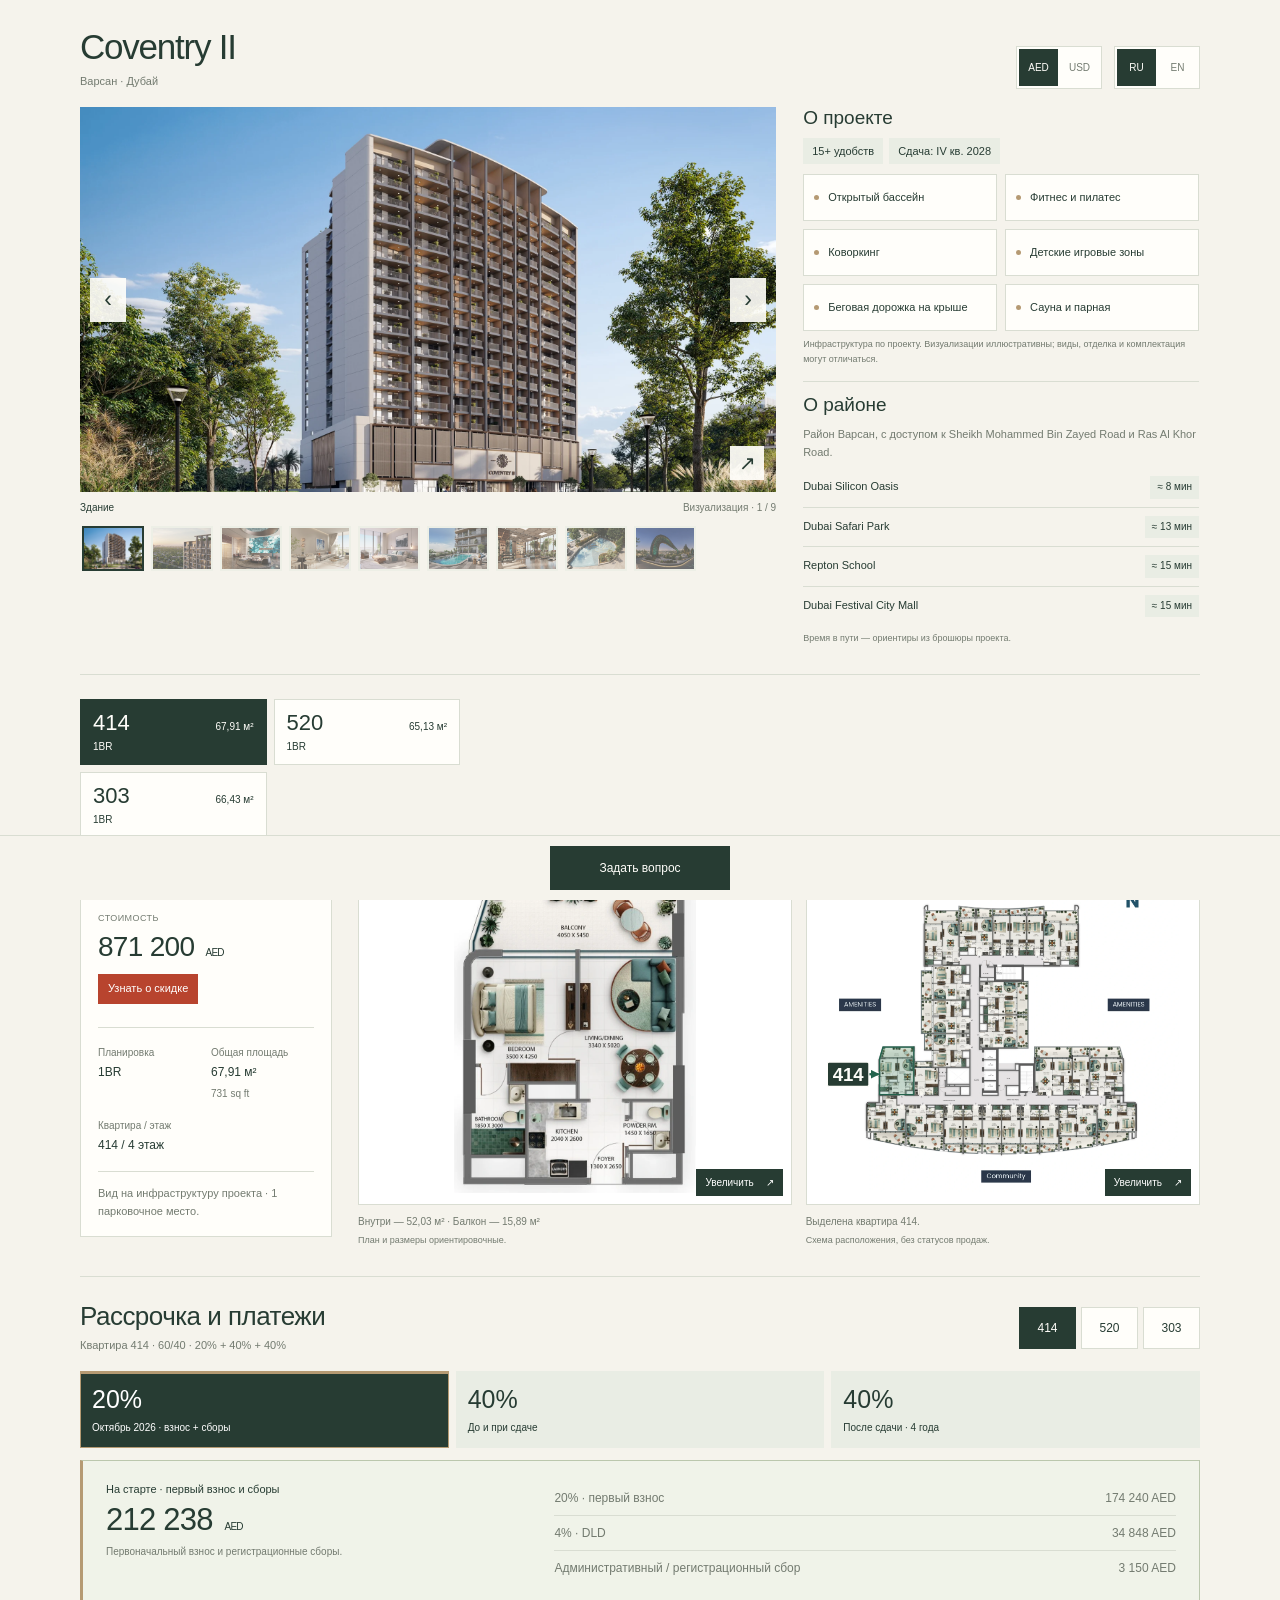
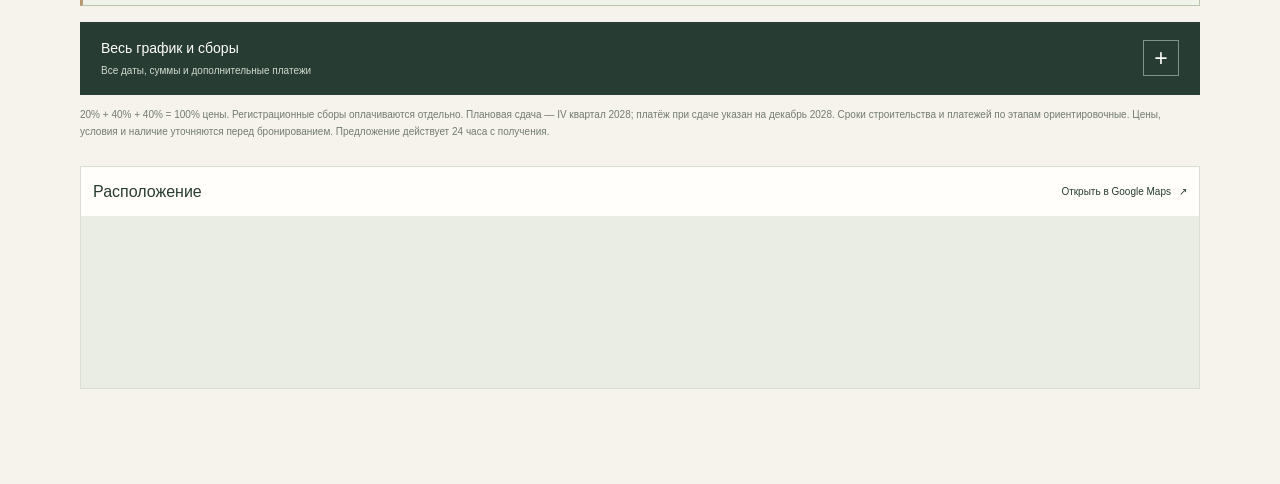
==== coventry-2-414-520-303-v01/index.html @ 465c2a0f "Add accepted contact actions to all offers and unified site" ====
<!doctype html>
<html lang="ru"><head><meta charset="utf-8"><meta name="viewport" content="width=device-width,initial-scale=1"><title>Индивидуальное предложение · Coventry II</title>
<!-- PREVIEW METADATA: статический HTML; заполнить при сборке до публикации, не через JavaScript. -->
<meta name="description" content="Планировки, стоимость и условия оплаты.">
<link rel="canonical" href="https://aliaksandrtrus.github.io/offers/coventry-2-414-520-303-v01/">
<meta property="og:title" content="Индивидуальное предложение · Coventry II">
<meta property="og:description" content="Планировки, стоимость и условия оплаты.">
<meta property="og:type" content="website">
<meta property="og:url" content="https://aliaksandrtrus.github.io/offers/coventry-2-414-520-303-v01/">
<meta property="og:image" content="https://aliaksandrtrus.github.io/offers/coventry-2-414-520-303-v01/images/cover-coventry-2-v01.jpg">
<meta property="og:image:type" content="image/jpeg">
<meta property="og:image:width" content="1200">
<meta property="og:image:height" content="630">
<meta property="og:image:alt" content="Coventry II · визуализация проекта">
<!-- ДАННЫЕ ОФЕРА: заполняйте этот JSON по новым источникам; статическое превью отдельно заполните в PREVIEW METADATA в head. Пустые значения не наследуются из эталона. Внутренние сведения здесь не хранить. -->
<script id="offer-data" type="application/json">
{
  "schemaVersion": 1,
  "project": {
    "name": "Coventry II",
    "location": {
      "ru": "Варсан · Дубай",
      "en": "Warsan · Dubai"
    },
    "counts": [
      {
        "ru": "15+ удобств",
        "en": "15+ amenities"
      }
    ],
    "amenities": [
      {
        "ru": "Открытый бассейн",
        "en": "Outdoor swimming pool"
      },
      {
        "ru": "Фитнес и пилатес",
        "en": "Gym and Pilates"
      },
      {
        "ru": "Коворкинг",
        "en": "Co-working space"
      },
      {
        "ru": "Детские игровые зоны",
        "en": "Kids’ play areas"
      },
      {
        "ru": "Беговая дорожка на крыше",
        "en": "Rooftop jogging track"
      },
      {
        "ru": "Сауна и парная",
        "en": "Sauna and steam room"
      }
    ],
    "amenitiesNote": {
      "ru": "Инфраструктура по проекту. Визуализации иллюстративны; виды, отделка и комплектация могут отличаться.",
      "en": "Planned project amenities. Renderings are illustrative; views, finishes and furnishings may differ."
    },
    "areaIntro": {
      "ru": "Район Варсан, с доступом к Sheikh Mohammed Bin Zayed Road и Ras Al Khor Road.",
      "en": "Warsan, with access to Sheikh Mohammed Bin Zayed Road and Ras Al Khor Road."
    },
    "nearby": [
      {
        "name": "Dubai Silicon Oasis",
        "travel": {
          "ru": "≈ 8 мин",
          "en": "≈ 8 min"
        }
      },
      {
        "name": "Dubai Safari Park",
        "travel": {
          "ru": "≈ 13 мин",
          "en": "≈ 13 min"
        }
      },
      {
        "name": "Repton School",
        "travel": {
          "ru": "≈ 15 мин",
          "en": "≈ 15 min"
        }
      },
      {
        "name": "Dubai Festival City Mall",
        "travel": {
          "ru": "≈ 15 мин",
          "en": "≈ 15 min"
        }
      }
    ],
    "nearbyNote": {
      "ru": "Время в пути — ориентиры из брошюры проекта.",
      "en": "Indicative travel times from the project brochure."
    },
    "handover": {
      "label": {
        "ru": "Плановая сдача",
        "en": "Planned handover"
      },
      "value": {
        "ru": "IV кв. 2028",
        "en": "Q4 2028"
      }
    }
  },
  "currency": {
    "base": "AED"
  },
  "gallery": [
    {
      "src": "images/hero.webp",
      "caption": {
        "ru": "Здание",
        "en": "Building"
      },
      "kind": {
        "ru": "Визуализация",
        "en": "Rendering"
      }
    },
    {
      "src": "images/facade.webp",
      "caption": {
        "ru": "Фасад",
        "en": "Facade"
      },
      "kind": {
        "ru": "Визуализация",
        "en": "Rendering"
      }
    },
    {
      "src": "images/lobby.webp",
      "caption": {
        "ru": "Лобби",
        "en": "Lobby"
      },
      "kind": {
        "ru": "Визуализация",
        "en": "Rendering"
      }
    },
    {
      "src": "images/living.webp",
      "caption": {
        "ru": "Гостиная · типовой интерьер 1BR",
        "en": "Living room · illustrative 1BR interior"
      },
      "kind": {
        "ru": "Визуализация",
        "en": "Rendering"
      }
    },
    {
      "src": "images/bedroom.webp",
      "caption": {
        "ru": "Спальня · типовой интерьер 1BR",
        "en": "Bedroom · illustrative 1BR interior"
      },
      "kind": {
        "ru": "Визуализация",
        "en": "Rendering"
      }
    },
    {
      "src": "images/pool.webp",
      "caption": {
        "ru": "Открытый бассейн",
        "en": "Outdoor pool"
      },
      "kind": {
        "ru": "Визуализация",
        "en": "Rendering"
      }
    },
    {
      "src": "images/gym.webp",
      "caption": {
        "ru": "Фитнес-зал",
        "en": "Gym"
      },
      "kind": {
        "ru": "Визуализация",
        "en": "Rendering"
      }
    },
    {
      "src": "images/kids.webp",
      "caption": {
        "ru": "Детская водная зона",
        "en": "Kids’ splash area"
      },
      "kind": {
        "ru": "Визуализация",
        "en": "Rendering"
      }
    },
    {
      "src": "images/rooftop.webp",
      "caption": {
        "ru": "Беговая дорожка на крыше",
        "en": "Rooftop jogging track"
      },
      "kind": {
        "ru": "Визуализация",
        "en": "Rendering"
      }
    }
  ],
  "units": [
    {
      "id": "414",
      "title": {
        "ru": "Квартира 414",
        "en": "Apartment 414"
      },
      "choiceArea": {
        "ru": "67,91 м²",
        "en": "67.91 m²"
      },
      "choiceSubtitle": {
        "ru": "1BR",
        "en": "1BR"
      },
      "price": 871200,
      "facts": [
        {
          "label": {
            "ru": "Планировка",
            "en": "Layout"
          },
          "value": {
            "ru": "1BR",
            "en": "1BR"
          }
        },
        {
          "label": {
            "ru": "Общая площадь",
            "en": "Total area"
          },
          "value": {
            "ru": "67,91 м²",
            "en": "67.91 m²"
          },
          "secondary": {
            "ru": "731 sq ft",
            "en": "731 sq ft"
          }
        },
        {
          "label": {
            "ru": "Квартира / этаж",
            "en": "Apartment / floor"
          },
          "value": {
            "ru": "414 / 4 этаж",
            "en": "414 / 4th floor"
          }
        }
      ],
      "view": {
        "ru": "Вид на инфраструктуру проекта · 1 парковочное место.",
        "en": "Amenity view · 1 parking space."
      },
      "plans": {
        "unit": {
          "src": "images/plan-414.webp",
          "caption": {
            "ru": "Квартира 414 · индивидуальный план",
            "en": "Apartment 414 · individual plan"
          },
          "alt": {
            "ru": "Квартира 414 · индивидуальный план",
            "en": "Apartment 414 · individual plan"
          },
          "width": 670,
          "height": 900,
          "note": {
            "ru": "Внутри — 52,03 м² · Балкон — 15,89 м²",
            "en": "Internal area — 52.03 m² · Balcony — 15.89 m²"
          },
          "secondaryNote": {
            "ru": "План и размеры ориентировочные.",
            "en": "Indicative plan and dimensions."
          }
        },
        "floor": {
          "src": "images/floor-414.svg",
          "caption": {
            "ru": "Квартира 414 · схема типового этажа",
            "en": "Apartment 414 · typical-floor layout"
          },
          "alt": {
            "ru": "План этажа: контур, стрелка и номер выделяют квартиру 414",
            "en": "Floor plan: outline, arrow and number identify apartment 414"
          },
          "width": 2470,
          "height": 2281,
          "note": {
            "ru": "Выделена квартира 414.",
            "en": "Apartment 414 is highlighted."
          },
          "secondaryNote": {
            "ru": "Схема расположения, без статусов продаж.",
            "en": "Location plan; availability is not shown."
          },
          "selection": {
            "unitId": "414",
            "method": "svg"
          }
        }
      },
      "payments": {
        "summary": {
          "ru": "60/40 · 20% + 40% + 40%",
          "en": "60/40 · 20% + 40% + 40%"
        },
        "stages": [
          {
            "label": {
              "ru": "20%",
              "en": "20%"
            },
            "subtitle": {
              "ru": "Октябрь 2026 · взнос + сборы",
              "en": "Oct 2026 · down payment + fees"
            },
            "title": {
              "ru": "На старте · первый взнос и сборы",
              "en": "Initial payment and fees"
            },
            "amount": 212238,
            "note": {
              "ru": "Первоначальный взнос и регистрационные сборы.",
              "en": "Down payment and registration charges."
            },
            "rows": [
              {
                "label": {
                  "ru": "20% · первый взнос",
                  "en": "20% · down payment"
                },
                "amount": 174240
              },
              {
                "label": {
                  "ru": "4% · DLD",
                  "en": "4% · DLD"
                },
                "amount": 34848
              },
              {
                "label": {
                  "ru": "Административный / регистрационный сбор",
                  "en": "Administration / registration fee"
                },
                "amount": 3150
              }
            ]
          },
          {
            "label": {
              "ru": "40%",
              "en": "40%"
            },
            "subtitle": {
              "ru": "До и при сдаче",
              "en": "Before and on handover"
            },
            "title": {
              "ru": "Три платежа по графику",
              "en": "Three scheduled payments"
            },
            "amount": 348480,
            "note": {
              "ru": "15% в сентябре 2027, 15% в мае 2028 и 10% при сдаче в декабре 2028.",
              "en": "15% in Sep 2027, 15% in May 2028 and 10% on handover in Dec 2028."
            },
            "rows": [
              {
                "label": {
                  "ru": "Сентябрь 2027 · 15%",
                  "en": "Sep 2027 · 15%"
                },
                "amount": 130680
              },
              {
                "label": {
                  "ru": "Май 2028 · 15%",
                  "en": "May 2028 · 15%"
                },
                "amount": 130680
              },
              {
                "label": {
                  "ru": "При сдаче · декабрь 2028 · 10%",
                  "en": "On handover · Dec 2028 · 10%"
                },
                "amount": 87120
              }
            ]
          },
          {
            "label": {
              "ru": "40%",
              "en": "40%"
            },
            "subtitle": {
              "ru": "После сдачи · 4 года",
              "en": "After handover · 4 years"
            },
            "title": {
              "ru": "Раз в год · 10% цены",
              "en": "Once a year · 10% of the price"
            },
            "amount": 87120,
            "note": [
              {
                "text": {
                  "ru": "4 ежегодных платежа. Всего после сдачи — ",
                  "en": "4 annual payments. Total after handover — "
                }
              },
              {
                "amount": 348480
              },
              {
                "text": {
                  "ru": ".",
                  "en": "."
                }
              }
            ],
            "intro": {
              "ru": "С декабря 2029 по декабрь 2032.",
              "en": "From December 2029 to December 2032."
            },
            "rows": [
              {
                "label": {
                  "ru": "Декабрь 2029 · 10%",
                  "en": "Dec 2029 · 10%"
                },
                "amount": 87120
              },
              {
                "label": {
                  "ru": "Декабрь 2030 · 10%",
                  "en": "Dec 2030 · 10%"
                },
                "amount": 87120
              },
              {
                "label": {
                  "ru": "Декабрь 2031 · 10%",
                  "en": "Dec 2031 · 10%"
                },
                "amount": 87120
              },
              {
                "label": {
                  "ru": "Декабрь 2032 · 10%",
                  "en": "Dec 2032 · 10%"
                },
                "amount": 87120
              }
            ]
          }
        ],
        "extra": "",
        "schedule": [
          {
            "label": {
              "ru": "Октябрь 2026 · бронирование",
              "en": "Oct 2026 · reservation"
            },
            "amount": 174240,
            "share": {
              "ru": "20%",
              "en": "20%"
            }
          },
          {
            "label": {
              "ru": "При бронировании · DLD",
              "en": "On reservation · DLD"
            },
            "share": {
              "ru": "4% отдельно",
              "en": "4% extra"
            },
            "amount": 34848
          },
          {
            "label": {
              "ru": "Admin / регистрация",
              "en": "Admin / registration"
            },
            "share": {
              "ru": "Отдельно",
              "en": "Extra"
            },
            "amount": 3150
          },
          {
            "label": {
              "ru": "Сентябрь 2027",
              "en": "Sep 2027"
            },
            "amount": 130680,
            "share": {
              "ru": "15%",
              "en": "15%"
            }
          },
          {
            "label": {
              "ru": "Май 2028",
              "en": "May 2028"
            },
            "amount": 130680,
            "share": {
              "ru": "15%",
              "en": "15%"
            }
          },
          {
            "label": {
              "ru": "При сдаче · декабрь 2028",
              "en": "On handover · Dec 2028"
            },
            "amount": 87120,
            "share": {
              "ru": "10%",
              "en": "10%"
            }
          },
          {
            "label": {
              "ru": "Декабрь 2029",
              "en": "Dec 2029"
            },
            "amount": 87120,
            "share": {
              "ru": "10%",
              "en": "10%"
            }
          },
          {
            "label": {
              "ru": "Декабрь 2030",
              "en": "Dec 2030"
            },
            "amount": 87120,
            "share": {
              "ru": "10%",
              "en": "10%"
            }
          },
          {
            "label": {
              "ru": "Декабрь 2031",
              "en": "Dec 2031"
            },
            "amount": 87120,
            "share": {
              "ru": "10%",
              "en": "10%"
            }
          },
          {
            "label": {
              "ru": "Декабрь 2032",
              "en": "Dec 2032"
            },
            "amount": 87120,
            "share": {
              "ru": "10%",
              "en": "10%"
            }
          }
        ],
        "terms": {
          "ru": "20% + 40% + 40% = 100% цены. Регистрационные сборы оплачиваются отдельно. Плановая сдача — IV квартал 2028; платёж при сдаче указан на декабрь 2028. Сроки строительства и платежей по этапам ориентировочные. Цены, условия и наличие уточняются перед бронированием. Предложение действует 24 часа с получения.",
          "en": "20% + 40% + 40% = 100% of the price. Registration charges are extra. Planned completion is Q4 2028; the handover payment is scheduled for December 2028. Construction milestones and payment dates are indicative. Prices, terms and availability are reconfirmed before reservation. This offer is valid for 24 hours from receipt."
        }
      }
    },
    {
      "id": "520",
      "title": {
        "ru": "Квартира 520",
        "en": "Apartment 520"
      },
      "choiceArea": {
        "ru": "65,13 м²",
        "en": "65.13 m²"
      },
      "choiceSubtitle": {
        "ru": "1BR",
        "en": "1BR"
      },
      "price": 843200,
      "facts": [
        {
          "label": {
            "ru": "Планировка",
            "en": "Layout"
          },
          "value": {
            "ru": "1BR",
            "en": "1BR"
          }
        },
        {
          "label": {
            "ru": "Общая площадь",
            "en": "Total area"
          },
          "value": {
            "ru": "65,13 м²",
            "en": "65.13 m²"
          },
          "secondary": {
            "ru": "701 sq ft",
            "en": "701 sq ft"
          }
        },
        {
          "label": {
            "ru": "Квартира / этаж",
            "en": "Apartment / floor"
          },
          "value": {
            "ru": "520 / 5 этаж",
            "en": "520 / 5th floor"
          }
        }
      ],
      "view": {
        "ru": "Вид на сад · 1 парковочное место.",
        "en": "Garden view · 1 parking space."
      },
      "plans": {
        "unit": {
          "src": "images/plan-520.webp",
          "caption": {
            "ru": "Квартира 520 · индивидуальный план",
            "en": "Apartment 520 · individual plan"
          },
          "alt": {
            "ru": "Квартира 520 · индивидуальный план",
            "en": "Apartment 520 · individual plan"
          },
          "width": 615,
          "height": 910,
          "note": {
            "ru": "Внутри — 50,73 м² · Балконы — 14,40 м²",
            "en": "Internal area — 50.73 m² · Balconies — 14.40 m²"
          },
          "secondaryNote": {
            "ru": "План и размеры ориентировочные.",
            "en": "Indicative plan and dimensions."
          }
        },
        "floor": {
          "src": "images/floor-520.svg",
          "caption": {
            "ru": "Квартира 520 · схема типового этажа",
            "en": "Apartment 520 · typical-floor layout"
          },
          "alt": {
            "ru": "План этажа: контур, стрелка и номер выделяют квартиру 520",
            "en": "Floor plan: outline, arrow and number identify apartment 520"
          },
          "width": 2470,
          "height": 2281,
          "note": {
            "ru": "Выделена квартира 520.",
            "en": "Apartment 520 is highlighted."
          },
          "secondaryNote": {
            "ru": "Схема расположения, без статусов продаж.",
            "en": "Location plan; availability is not shown."
          },
          "selection": {
            "unitId": "520",
            "method": "svg"
          }
        }
      },
      "payments": {
        "summary": {
          "ru": "60/40 · 20% + 40% + 40%",
          "en": "60/40 · 20% + 40% + 40%"
        },
        "stages": [
          {
            "label": {
              "ru": "20%",
              "en": "20%"
            },
            "subtitle": {
              "ru": "Октябрь 2026 · взнос + сборы",
              "en": "Oct 2026 · down payment + fees"
            },
            "title": {
              "ru": "На старте · первый взнос и сборы",
              "en": "Initial payment and fees"
            },
            "amount": 205518,
            "note": {
              "ru": "Первоначальный взнос и регистрационные сборы.",
              "en": "Down payment and registration charges."
            },
            "rows": [
              {
                "label": {
                  "ru": "20% · первый взнос",
                  "en": "20% · down payment"
                },
                "amount": 168640
              },
              {
                "label": {
                  "ru": "4% · DLD",
                  "en": "4% · DLD"
                },
                "amount": 33728
              },
              {
                "label": {
                  "ru": "Административный / регистрационный сбор",
                  "en": "Administration / registration fee"
                },
                "amount": 3150
              }
            ]
          },
          {
            "label": {
              "ru": "40%",
              "en": "40%"
            },
            "subtitle": {
              "ru": "До и при сдаче",
              "en": "Before and on handover"
            },
            "title": {
              "ru": "Три платежа по графику",
              "en": "Three scheduled payments"
            },
            "amount": 337280,
            "note": {
              "ru": "15% в сентябре 2027, 15% в мае 2028 и 10% при сдаче в декабре 2028.",
              "en": "15% in Sep 2027, 15% in May 2028 and 10% on handover in Dec 2028."
            },
            "rows": [
              {
                "label": {
                  "ru": "Сентябрь 2027 · 15%",
                  "en": "Sep 2027 · 15%"
                },
                "amount": 126480
              },
              {
                "label": {
                  "ru": "Май 2028 · 15%",
                  "en": "May 2028 · 15%"
                },
                "amount": 126480
              },
              {
                "label": {
                  "ru": "При сдаче · декабрь 2028 · 10%",
                  "en": "On handover · Dec 2028 · 10%"
                },
                "amount": 84320
              }
            ]
          },
          {
            "label": {
              "ru": "40%",
              "en": "40%"
            },
            "subtitle": {
              "ru": "После сдачи · 4 года",
              "en": "After handover · 4 years"
            },
            "title": {
              "ru": "Раз в год · 10% цены",
              "en": "Once a year · 10% of the price"
            },
            "amount": 84320,
            "note": [
              {
                "text": {
                  "ru": "4 ежегодных платежа. Всего после сдачи — ",
                  "en": "4 annual payments. Total after handover — "
                }
              },
              {
                "amount": 337280
              },
              {
                "text": {
                  "ru": ".",
                  "en": "."
                }
              }
            ],
            "intro": {
              "ru": "С декабря 2029 по декабрь 2032.",
              "en": "From December 2029 to December 2032."
            },
            "rows": [
              {
                "label": {
                  "ru": "Декабрь 2029 · 10%",
                  "en": "Dec 2029 · 10%"
                },
                "amount": 84320
              },
              {
                "label": {
                  "ru": "Декабрь 2030 · 10%",
                  "en": "Dec 2030 · 10%"
                },
                "amount": 84320
              },
              {
                "label": {
                  "ru": "Декабрь 2031 · 10%",
                  "en": "Dec 2031 · 10%"
                },
                "amount": 84320
              },
              {
                "label": {
                  "ru": "Декабрь 2032 · 10%",
                  "en": "Dec 2032 · 10%"
                },
                "amount": 84320
              }
            ]
          }
        ],
        "extra": "",
        "schedule": [
          {
            "label": {
              "ru": "Октябрь 2026 · бронирование",
              "en": "Oct 2026 · reservation"
            },
            "amount": 168640,
            "share": {
              "ru": "20%",
              "en": "20%"
            }
          },
          {
            "label": {
              "ru": "При бронировании · DLD",
              "en": "On reservation · DLD"
            },
            "share": {
              "ru": "4% отдельно",
              "en": "4% extra"
            },
            "amount": 33728
          },
          {
            "label": {
              "ru": "Admin / регистрация",
              "en": "Admin / registration"
            },
            "share": {
              "ru": "Отдельно",
              "en": "Extra"
            },
            "amount": 3150
          },
          {
            "label": {
              "ru": "Сентябрь 2027",
              "en": "Sep 2027"
            },
            "amount": 126480,
            "share": {
              "ru": "15%",
              "en": "15%"
            }
          },
          {
            "label": {
              "ru": "Май 2028",
              "en": "May 2028"
            },
            "amount": 126480,
            "share": {
              "ru": "15%",
              "en": "15%"
            }
          },
          {
            "label": {
              "ru": "При сдаче · декабрь 2028",
              "en": "On handover · Dec 2028"
            },
            "amount": 84320,
            "share": {
              "ru": "10%",
              "en": "10%"
            }
          },
          {
            "label": {
              "ru": "Декабрь 2029",
              "en": "Dec 2029"
            },
            "amount": 84320,
            "share": {
              "ru": "10%",
              "en": "10%"
            }
          },
          {
            "label": {
              "ru": "Декабрь 2030",
              "en": "Dec 2030"
            },
            "amount": 84320,
            "share": {
              "ru": "10%",
              "en": "10%"
            }
          },
          {
            "label": {
              "ru": "Декабрь 2031",
              "en": "Dec 2031"
            },
            "amount": 84320,
            "share": {
              "ru": "10%",
              "en": "10%"
            }
          },
          {
            "label": {
              "ru": "Декабрь 2032",
              "en": "Dec 2032"
            },
            "amount": 84320,
            "share": {
              "ru": "10%",
              "en": "10%"
            }
          }
        ],
        "terms": {
          "ru": "20% + 40% + 40% = 100% цены. Регистрационные сборы оплачиваются отдельно. Плановая сдача — IV квартал 2028; платёж при сдаче указан на декабрь 2028. Сроки строительства и платежей по этапам ориентировочные. Цены, условия и наличие уточняются перед бронированием. Предложение действует 24 часа с получения.",
          "en": "20% + 40% + 40% = 100% of the price. Registration charges are extra. Planned completion is Q4 2028; the handover payment is scheduled for December 2028. Construction milestones and payment dates are indicative. Prices, terms and availability are reconfirmed before reservation. This offer is valid for 24 hours from receipt."
        }
      }
    },
    {
      "id": "303",
      "title": {
        "ru": "Квартира 303",
        "en": "Apartment 303"
      },
      "choiceArea": {
        "ru": "66,43 м²",
        "en": "66.43 m²"
      },
      "choiceSubtitle": {
        "ru": "1BR",
        "en": "1BR"
      },
      "price": 846200,
      "facts": [
        {
          "label": {
            "ru": "Планировка",
            "en": "Layout"
          },
          "value": {
            "ru": "1BR",
            "en": "1BR"
          }
        },
        {
          "label": {
            "ru": "Общая площадь",
            "en": "Total area"
          },
          "value": {
            "ru": "66,43 м²",
            "en": "66.43 m²"
          },
          "secondary": {
            "ru": "715 sq ft",
            "en": "715 sq ft"
          }
        },
        {
          "label": {
            "ru": "Квартира / этаж",
            "en": "Apartment / floor"
          },
          "value": {
            "ru": "303 / 3 этаж",
            "en": "303 / 3rd floor"
          }
        }
      ],
      "view": {
        "ru": "Вид на инфраструктуру проекта · 1 парковочное место.",
        "en": "Amenity view · 1 parking space."
      },
      "plans": {
        "unit": {
          "src": "images/plan-303.webp",
          "caption": {
            "ru": "Квартира 303 · индивидуальный план",
            "en": "Apartment 303 · individual plan"
          },
          "alt": {
            "ru": "Квартира 303 · индивидуальный план",
            "en": "Apartment 303 · individual plan"
          },
          "width": 645,
          "height": 920,
          "note": {
            "ru": "Внутри — 51,00 м² · Балкон — 15,42 м²",
            "en": "Internal area — 51.00 m² · Balcony — 15.42 m²"
          },
          "secondaryNote": {
            "ru": "План и размеры ориентировочные.",
            "en": "Indicative plan and dimensions."
          }
        },
        "floor": {
          "src": "images/floor-303.svg",
          "caption": {
            "ru": "Квартира 303 · схема типового этажа",
            "en": "Apartment 303 · typical-floor layout"
          },
          "alt": {
            "ru": "План этажа: контур, стрелка и номер выделяют квартиру 303",
            "en": "Floor plan: outline, arrow and number identify apartment 303"
          },
          "width": 2470,
          "height": 2281,
          "note": {
            "ru": "Выделена квартира 303.",
            "en": "Apartment 303 is highlighted."
          },
          "secondaryNote": {
            "ru": "Схема расположения, без статусов продаж.",
            "en": "Location plan; availability is not shown."
          },
          "selection": {
            "unitId": "303",
            "method": "svg"
          }
        }
      },
      "payments": {
        "summary": {
          "ru": "60/40 · 20% + 40% + 40%",
          "en": "60/40 · 20% + 40% + 40%"
        },
        "stages": [
          {
            "label": {
              "ru": "20%",
              "en": "20%"
            },
            "subtitle": {
              "ru": "Октябрь 2026 · взнос + сборы",
              "en": "Oct 2026 · down payment + fees"
            },
            "title": {
              "ru": "На старте · первый взнос и сборы",
              "en": "Initial payment and fees"
            },
            "amount": 206238,
            "note": {
              "ru": "Первоначальный взнос и регистрационные сборы.",
              "en": "Down payment and registration charges."
            },
            "rows": [
              {
                "label": {
                  "ru": "20% · первый взнос",
                  "en": "20% · down payment"
                },
                "amount": 169240
              },
              {
                "label": {
                  "ru": "4% · DLD",
                  "en": "4% · DLD"
                },
                "amount": 33848
              },
              {
                "label": {
                  "ru": "Административный / регистрационный сбор",
                  "en": "Administration / registration fee"
                },
                "amount": 3150
              }
            ]
          },
          {
            "label": {
              "ru": "40%",
              "en": "40%"
            },
            "subtitle": {
              "ru": "До и при сдаче",
              "en": "Before and on handover"
            },
            "title": {
              "ru": "Три платежа по графику",
              "en": "Three scheduled payments"
            },
            "amount": 338480,
            "note": {
              "ru": "15% в сентябре 2027, 15% в мае 2028 и 10% при сдаче в декабре 2028.",
              "en": "15% in Sep 2027, 15% in May 2028 and 10% on handover in Dec 2028."
            },
            "rows": [
              {
                "label": {
                  "ru": "Сентябрь 2027 · 15%",
                  "en": "Sep 2027 · 15%"
                },
                "amount": 126930
              },
              {
                "label": {
                  "ru": "Май 2028 · 15%",
                  "en": "May 2028 · 15%"
                },
                "amount": 126930
              },
              {
                "label": {
                  "ru": "При сдаче · декабрь 2028 · 10%",
                  "en": "On handover · Dec 2028 · 10%"
                },
                "amount": 84620
              }
            ]
          },
          {
            "label": {
              "ru": "40%",
              "en": "40%"
            },
            "subtitle": {
              "ru": "После сдачи · 4 года",
              "en": "After handover · 4 years"
            },
            "title": {
              "ru": "Раз в год · 10% цены",
              "en": "Once a year · 10% of the price"
            },
            "amount": 84620,
            "note": [
              {
                "text": {
                  "ru": "4 ежегодных платежа. Всего после сдачи — ",
                  "en": "4 annual payments. Total after handover — "
                }
              },
              {
                "amount": 338480
              },
              {
                "text": {
                  "ru": ".",
                  "en": "."
                }
              }
            ],
            "intro": {
              "ru": "С декабря 2029 по декабрь 2032.",
              "en": "From December 2029 to December 2032."
            },
            "rows": [
              {
                "label": {
                  "ru": "Декабрь 2029 · 10%",
                  "en": "Dec 2029 · 10%"
                },
                "amount": 84620
              },
              {
                "label": {
                  "ru": "Декабрь 2030 · 10%",
                  "en": "Dec 2030 · 10%"
                },
                "amount": 84620
              },
              {
                "label": {
                  "ru": "Декабрь 2031 · 10%",
                  "en": "Dec 2031 · 10%"
                },
                "amount": 84620
              },
              {
                "label": {
                  "ru": "Декабрь 2032 · 10%",
                  "en": "Dec 2032 · 10%"
                },
                "amount": 84620
              }
            ]
          }
        ],
        "extra": "",
        "schedule": [
          {
            "label": {
              "ru": "Октябрь 2026 · бронирование",
              "en": "Oct 2026 · reservation"
            },
            "amount": 169240,
            "share": {
              "ru": "20%",
              "en": "20%"
            }
          },
          {
            "label": {
              "ru": "При бронировании · DLD",
              "en": "On reservation · DLD"
            },
            "share": {
              "ru": "4% отдельно",
              "en": "4% extra"
            },
            "amount": 33848
          },
          {
            "label": {
              "ru": "Admin / регистрация",
              "en": "Admin / registration"
            },
            "share": {
              "ru": "Отдельно",
              "en": "Extra"
            },
            "amount": 3150
          },
          {
            "label": {
              "ru": "Сентябрь 2027",
              "en": "Sep 2027"
            },
            "amount": 126930,
            "share": {
              "ru": "15%",
              "en": "15%"
            }
          },
          {
            "label": {
              "ru": "Май 2028",
              "en": "May 2028"
            },
            "amount": 126930,
            "share": {
              "ru": "15%",
              "en": "15%"
            }
          },
          {
            "label": {
              "ru": "При сдаче · декабрь 2028",
              "en": "On handover · Dec 2028"
            },
            "amount": 84620,
            "share": {
              "ru": "10%",
              "en": "10%"
            }
          },
          {
            "label": {
              "ru": "Декабрь 2029",
              "en": "Dec 2029"
            },
            "amount": 84620,
            "share": {
              "ru": "10%",
              "en": "10%"
            }
          },
          {
            "label": {
              "ru": "Декабрь 2030",
              "en": "Dec 2030"
            },
            "amount": 84620,
            "share": {
              "ru": "10%",
              "en": "10%"
            }
          },
          {
            "label": {
              "ru": "Декабрь 2031",
              "en": "Dec 2031"
            },
            "amount": 84620,
            "share": {
              "ru": "10%",
              "en": "10%"
            }
          },
          {
            "label": {
              "ru": "Декабрь 2032",
              "en": "Dec 2032"
            },
            "amount": 84620,
            "share": {
              "ru": "10%",
              "en": "10%"
            }
          }
        ],
        "terms": {
          "ru": "20% + 40% + 40% = 100% цены. Регистрационные сборы оплачиваются отдельно. Плановая сдача — IV квартал 2028; платёж при сдаче указан на декабрь 2028. Сроки строительства и платежей по этапам ориентировочные. Цены, условия и наличие уточняются перед бронированием. Предложение действует 24 часа с получения.",
          "en": "20% + 40% + 40% = 100% of the price. Registration charges are extra. Planned completion is Q4 2028; the handover payment is scheduled for December 2028. Construction milestones and payment dates are indicative. Prices, terms and availability are reconfirmed before reservation. This offer is valid for 24 hours from receipt."
        }
      }
    }
  ],
  "map": {
    "embedUrl": "https://www.google.com/maps?q=25.1452965%2C55.4035255&z=17&output=embed",
    "link": "https://maps.app.goo.gl/4GwkF7LbBSFnrzcG7",
    "title": {
      "ru": "Coventry II · подтверждённая точка проекта",
      "en": "Coventry II · confirmed project location"
    }
  },
  "mapOmittedByRequest": false,
  "contact": {
    "projectId": "coventry",
    "publicUrl": "https://aliaksandrtrus.github.io/offers/coventry-2-414-520-303-v01/"
  }
}
</script>
<style>

:root{--paper:#f5f3ec;--white:#fffefa;--ink:#273c33;--muted:#737b70;--line:#d9ddd2;--soft:#e9ede4;--sand:#b59a73;--sans:'Bahnschrift','Segoe UI','Helvetica Neue',Arial,Helvetica,sans-serif}
*{box-sizing:border-box}body{margin:0;background:var(--paper);color:var(--ink);font:14px/1.5 var(--sans);-webkit-font-smoothing:antialiased}body.viewer-open{overflow:hidden}button{font:inherit;color:inherit;cursor:pointer;border:0;-webkit-tap-highlight-color:transparent}button:disabled{opacity:.35;cursor:default}button:focus-visible,a:focus-visible,summary:focus-visible{outline:2px solid #987a4f;outline-offset:3px}[hidden]{display:none!important}img{display:block;width:100%;height:auto}h1,h2,h3,p{margin:0}h1,h2,h3{font-weight:400}.num{font-variant-numeric:lining-nums tabular-nums}.page{width:min(1120px,calc(100% - 64px));margin:28px auto 32px}.project-header{display:flex;justify-content:space-between;align-items:end;gap:20px;margin-bottom:18px}h1{font:35px/1.1 var(--sans);letter-spacing:-.035em}.location{font-size:11px;color:var(--muted);margin-top:6px}.project-header-note{font-size:10px;color:var(--muted)}
.overview-grid{display:grid;grid-template-columns:minmax(0,1.75fr) minmax(300px,1fr);gap:26px;align-items:start}.gallery,.project-aside{min-width:0}.visual-wrap{position:relative;overflow:hidden;background:#e2e6dc}.visual-open{display:block;width:100%;padding:0;background:transparent;overflow:hidden}.visual-open img{height:385px;object-fit:cover;object-position:50% 43%}.expand-mark{position:absolute;right:12px;bottom:12px;display:grid;place-items:center;width:34px;height:34px;background:rgba(255,254,250,.93);font-size:20px;pointer-events:none}.photo-arrow{position:absolute;top:calc(50% - 22px);width:36px;height:44px;display:grid;place-items:center;font-size:23px;background:rgba(255,254,250,.91)}.photo-arrow:hover{background:var(--white)}.photo-prev{left:10px}.photo-next{right:10px}.photo-caption{display:flex;justify-content:space-between;gap:12px;margin:8px 0;font-size:10px;color:var(--muted)}.photo-caption strong{font-weight:400;color:var(--ink)}.thumbs{display:flex;gap:7px;overflow-x:auto;padding:3px 2px 6px;scrollbar-width:thin;scrollbar-color:var(--line) transparent}.thumb{flex:0 0 62px;width:62px;height:45px;padding:0;background:var(--soft);border:2px solid transparent;opacity:.65}.thumb img{width:100%;height:100%;object-fit:cover}.thumb[aria-pressed=true]{border-color:var(--ink);opacity:1}.thumb:hover{opacity:1}
.project-copy{padding:0 1px}.copy-heading{font:19px/1.2 var(--sans);margin-bottom:8px}.project-counts{display:flex;gap:6px;margin-bottom:10px}.project-counts span{font-size:11px;background:var(--soft);padding:5px 9px}.project-copy p{font-size:12px;line-height:1.65;color:var(--muted)}.project-copy .copy-heading{color:var(--ink)}.district-copy{margin-top:14px;padding-top:12px;border-top:1px solid var(--line)}.project-copy .source-note{font-size:9px;margin-top:6px}.location-card{margin-top:14px;border:1px solid var(--line);background:var(--white)}.map-head{display:flex;align-items:center;justify-content:space-between;gap:10px;padding:0 12px;min-height:44px}.map-head h2{font:16px/1.2 var(--sans)}.map-link{display:inline-flex;align-items:center;gap:8px;min-height:44px;font-size:10px;text-decoration:none;color:var(--ink);flex-shrink:0}.map-link:hover{text-decoration:underline}.map-frame{height:172px;background:var(--soft);overflow:hidden}.map-frame iframe{width:100%;height:100%;border:0;display:block}
.detail-section{margin-top:28px;padding-top:24px;border-top:1px solid var(--line)}.section-head{display:flex;align-items:center;justify-content:space-between;gap:18px;margin-bottom:17px}.section-head h2{font:26px/1.2 var(--sans);letter-spacing:-.02em}.section-sub{font-size:11px;color:var(--muted);margin-top:5px}.unit-choice{width:380px;flex-shrink:0}.unit-choice-label{display:none}.unit-options{display:grid;grid-template-columns:1fr 1fr;gap:7px}.unit-option{text-align:left;border:1px solid var(--line);background:var(--white);padding:9px 12px;min-height:66px}.unit-option .unit-number{font:22px/1.15 var(--sans);display:flex;align-items:baseline;justify-content:space-between;gap:5px;margin-bottom:4px}.unit-option .unit-size{font:10px/1.4 var(--sans);white-space:nowrap}.unit-option .unit-description{font-size:10px;display:block;line-height:1.5}.unit-option[aria-pressed=true]{background:var(--ink);color:var(--white);border-color:var(--ink)}.unit-option:hover{border-color:var(--sand)}
.unit-layout{display:grid;grid-template-columns:252px minmax(0,1fr);gap:26px;align-items:start}.summary{padding:16px 17px;background:var(--white);border:1px solid var(--line);min-width:0}.summary h3{font:21px/1.2 var(--sans);margin-bottom:15px}.label{font-size:9px;letter-spacing:.05em;text-transform:uppercase;color:var(--muted)}.amount{font:28px/1.2 var(--sans);letter-spacing:-.025em;margin-top:4px;white-space:nowrap}.amount small{font:10px var(--sans);margin-left:4px}.facts{display:grid;grid-template-columns:1fr 1fr;gap:15px 10px;padding:17px 0;margin-top:16px;border-top:1px solid var(--line);border-bottom:1px solid var(--line)}.fact small{display:block;font-size:10px;color:var(--muted);margin-bottom:4px}.fact strong{display:block;font-size:12px;font-weight:400;line-height:1.45}.fact .secondary{font-size:10px;color:var(--muted)}.view{font-size:11px;line-height:1.6;padding:13px 0;color:var(--muted)}.entry{padding:11px 12px;border-left:2px solid var(--sand);background:var(--soft)}.entry-amount{font:24px/1.3 var(--sans);letter-spacing:-.02em;margin:3px 0}.entry-amount small{font:10px Arial,Helvetica,sans-serif}.entry-detail{font-size:10px;color:var(--muted);line-height:1.6}
.plans-grid{display:grid;grid-template-columns:1.1fr 1fr;gap:14px;min-width:0}.plan-card{margin:0;min-width:0}.plan-card h3{font-size:12px;margin:0 0 10px}.plan-canvas{position:relative;display:block;padding:11px;width:100%;background:white;border:1px solid var(--line)}.plan-canvas img{height:326px;object-fit:contain}.plan-zoom-label{position:absolute;right:8px;bottom:8px;font-size:10px;background:var(--ink);color:white;padding:6px 9px;display:flex;gap:12px}.plan-card figcaption{font-size:10px;line-height:1.65;color:var(--muted);margin-top:9px}.floor-note{display:block;font-size:9px;margin-top:3px}
.payment-unit-options{display:flex;gap:5px}.payment-unit-options button{border:1px solid var(--line);background:var(--white);min-height:42px;min-width:57px;font-size:12px;padding:8px 12px}.payment-unit-options button[aria-pressed=true]{background:var(--ink);color:var(--white);border-color:var(--ink)}.payment-steps{display:grid;grid-template-columns:repeat(3,1fr);gap:7px;margin-bottom:12px}.payment-step{background:var(--soft);padding:12px;min-height:77px;text-align:left;border-top:2px solid transparent}.payment-step[aria-pressed=true]{background:var(--ink);color:white;border-color:var(--sand)}.payment-step strong{font:25px/1.1 var(--sans);display:block;margin-bottom:7px}.payment-step span{display:block;font-size:10px;line-height:1.5}.payment-panel{display:grid;grid-template-columns:.8fr 1.2fr;gap:34px;background:var(--white);border:1px solid var(--line);padding:20px 23px}.panel-label{font-size:11px;color:var(--muted);margin-bottom:4px}.panel-number{font:27px/1.2 var(--sans);white-space:nowrap;letter-spacing:-.025em;margin-bottom:5px}.panel-number small{font:10px var(--sans);margin-left:4px}.panel-sub{font-size:10px;color:var(--muted);line-height:1.6;margin-bottom:7px;max-width:340px}.payment-row{display:flex;justify-content:space-between;gap:12px;font-size:12px;padding:8px 0;border-bottom:1px solid var(--line)}.payment-row:last-child{border-bottom:0}.payment-row span{color:var(--muted)}.payment-row strong{font-weight:400;white-space:nowrap}.monthly-note{font-size:11px;line-height:1.7;color:var(--muted);margin-bottom:8px}.handover-fee{font-size:11px;line-height:1.7;margin:12px 0;padding:10px 12px;background:var(--soft)}
.schedule{border:1px solid var(--ink);margin-top:16px;background:var(--white)}.schedule summary{cursor:pointer;list-style:none;min-height:71px;display:flex;justify-content:space-between;align-items:center;gap:16px;padding:15px 20px;background:var(--ink);color:var(--white)}.schedule summary::-webkit-details-marker{display:none}.schedule summary::marker{content:''}.schedule summary strong{display:block;font-size:14px;font-weight:500}.schedule summary small{display:block;font-size:10px;color:#d1dccf;line-height:1.5;margin-top:4px}.schedule summary:after{content:'+';display:grid;place-items:center;font-size:23px;border:1px solid #819287;width:34px;height:34px;flex-shrink:0}.schedule[open] summary:after{content:'−'}.schedule-content{padding:5px 19px}.schedule-table{width:100%;border-collapse:collapse;font-size:11px;margin-bottom:12px}.schedule-table th{text-align:left;font-size:10px;font-weight:400;color:var(--muted);padding:10px 4px;border-bottom:1px solid var(--line)}.schedule-table td{padding:10px 4px;border-bottom:1px solid var(--line);vertical-align:top}.schedule-table td:first-child,.schedule-table th:first-child{padding-left:0}.schedule-table td:last-child,.schedule-table th:last-child{text-align:right;padding-right:0;white-space:nowrap}.schedule-table small{display:block;font-size:9px;color:var(--muted);line-height:1.5;margin-top:2px}.terms{font-size:10px;line-height:1.7;color:var(--muted);margin-top:11px}
.viewer{width:min(1200px,calc(100vw - 32px));height:min(940px,calc(100dvh - 32px));max-width:none;max-height:none;padding:0;border:0;background:var(--paper);color:var(--ink);overflow:hidden}.viewer::backdrop{background:rgba(15,28,20,.82);backdrop-filter:blur(4px)}.viewer-bar{height:61px;display:flex;justify-content:space-between;align-items:center;gap:10px;padding:8px 15px;border-bottom:1px solid var(--line);background:var(--white)}.viewer-title{font-size:12px}.viewer-controls{display:flex;align-items:center;gap:4px;flex-shrink:0}.viewer-controls button{width:40px;height:43px;font-size:21px;background:transparent;border:1px solid var(--line)}.viewer-controls .reset-zoom{width:52px;font-size:10px}.viewer-controls .close-viewer{margin-left:5px;background:var(--ink);color:white}.viewer-viewport{height:calc(100% - 61px);overflow:auto;background:#e8e7df;overscroll-behavior:contain}.viewer-stage{display:flex;align-items:center;justify-content:center;min-width:100%;min-height:100%;width:max-content;padding:22px}.viewer-stage img{max-width:none;width:auto;height:auto;flex-shrink:0}.sr-only{position:absolute;width:1px;height:1px;padding:0;margin:-1px;overflow:hidden;clip-path:inset(50%);white-space:nowrap;border:0}
@media(max-width:1000px) and (min-width:761px){.page{width:calc(100% - 48px);margin:24px auto}.overview-grid{grid-template-columns:minmax(0,1.4fr) minmax(280px,1fr);gap:20px}.visual-open img{height:390px}.thumb{flex-basis:46px;width:46px;height:40px}.unit-layout{grid-template-columns:225px minmax(0,1fr);gap:18px}.plans-grid{gap:10px}.plan-canvas img{height:310px}}
@media(max-width:760px){.page{width:calc(100% - 32px);margin:19px auto 24px}.project-header{margin-bottom:14px;gap:10px}h1{font-size:29px}.location{font-size:10px}.project-header-note{display:none}.overview-grid{display:block}.visual-open img{height:clamp(240px,32svh,285px)}.photo-arrow{width:32px;height:42px}.photo-prev{left:8px}.photo-next{right:8px}.expand-mark{width:30px;height:30px;right:9px;bottom:9px;font-size:18px}.photo-caption{font-size:9px;margin:7px 0}.thumbs{gap:6px}.thumb{flex-basis:45px;width:45px;height:38px}.project-aside{margin-top:17px}.project-copy .copy-heading{font-size:18px;margin-bottom:7px}.project-copy p{font-size:11px;line-height:1.65}.project-counts{margin-bottom:7px}.project-counts span{font-size:10px;padding:4px 8px}.district-copy{margin-top:11px;padding-top:10px}.project-copy .source-note{font-size:9px;margin-top:5px}.location-card{margin-top:12px}.map-frame{height:164px}.map-head{padding:0 10px}.map-head h2{font-size:16px}.map-link{font-size:10px}.detail-section{margin-top:22px;padding-top:20px}.section-head{gap:10px;margin-bottom:14px;flex-wrap:wrap}.section-head h2{font-size:23px}.unit-section>.section-head{display:block}.unit-choice{width:100%;margin-top:12px}.unit-option{min-height:62px;padding:8px 11px}.unit-option .unit-number{font-size:20px;margin-bottom:3px}.unit-option .unit-description{font-size:10px}.unit-layout{display:block}.summary{padding:13px 14px}.unit-summary-header{display:flex;justify-content:space-between;align-items:center;gap:10px}.summary h3{font-size:20px;margin-bottom:0}.price{text-align:right}.label{font-size:8px}.amount{font-size:25px}.amount small{font-size:9px;margin-left:2px}.facts{grid-template-columns:repeat(4,minmax(0,1fr));gap:9px;padding:13px 0;margin-top:13px}.fact small{font-size:9px}.fact strong{font-size:11px;line-height:1.5}.fact .secondary{font-size:9px}.view{font-size:10px;padding:10px 0}.entry{display:flex;align-items:center;gap:12px;padding:9px 11px}.entry-main{flex-shrink:0}.entry-amount{font-size:22px;margin:2px 0 0}.entry-amount small{font-size:9px}.entry-detail{font-size:9px;line-height:1.6}.plans-grid{grid-template-columns:1fr 1fr;gap:9px;margin-top:16px}.plan-card h3{font-size:11px;margin-bottom:8px}.plan-canvas{padding:5px}.plan-canvas img{height:210px}.plan-zoom-label{font-size:9px;padding:5px 6px;right:5px;bottom:5px;gap:8px}.plan-card figcaption{font-size:9px;line-height:1.65;margin-top:7px}.floor-note{font-size:8px;margin-top:3px}.section-sub{font-size:10px;margin-top:4px}.payment-unit-options button{min-width:46px;min-height:42px;padding:8px 10px;font-size:11px}.payment-step{padding:10px 9px;min-height:77px}.payment-step strong{font-size:23px;margin-bottom:6px}.payment-step span{font-size:9px}.payment-steps{gap:5px;margin-bottom:10px}.payment-panel{display:block;padding:13px 14px}.panel-label{font-size:10px}.panel-number{font-size:24px}.panel-sub{font-size:10px}.payment-row{font-size:10px;gap:8px}.payment-row span{max-width:64%}.monthly-note{font-size:10px}.handover-fee{font-size:10px;padding:9px 11px}.schedule{margin-top:13px}.schedule summary{min-height:73px;padding:13px 14px;gap:12px}.schedule summary strong{font-size:13px}.schedule summary small{font-size:9px}.schedule-content{padding:3px 11px}.schedule-table{font-size:10px}.schedule-table th{font-size:8px}.schedule-table td{padding:9px 3px}.schedule-table td:first-child{width:45%}.schedule-table small{font-size:8px}.terms{font-size:9px}.viewer{width:100vw;height:100dvh;margin:0}.viewer-bar{height:61px;padding:8px 9px}.viewer-title{font-size:10px;max-width:130px;line-height:1.4}.viewer-controls{gap:3px}.viewer-controls button{width:34px;height:42px;font-size:20px}.viewer-controls .reset-zoom{width:40px;font-size:9px}.viewer-controls .close-viewer{margin-left:2px}.viewer-stage{padding:14px}}
@media(max-width:359px){.page{width:calc(100% - 24px);margin-top:16px}.facts{gap:6px}.fact strong{font-size:10px}.fact .secondary{font-size:8px}.summary{padding:11px 12px}.summary h3{font-size:18px}.amount{font-size:22px}.entry{gap:8px;padding:8px 9px}.entry-amount{font-size:20px}.entry-detail{font-size:8px}.plan-canvas img{height:184px}.plan-zoom-label{font-size:8px}.payments-section .section-head{gap:8px}.payments-section .section-head h2{font-size:21px}.payment-unit-options{gap:4px}.payment-unit-options button{min-width:39px;padding:8px}.viewer-title{max-width:105px}}
@media(prefers-reduced-motion:reduce){*{scroll-behavior:auto!important;transition:none!important}}

.amenities{list-style:none;padding:0;margin:0;display:grid;grid-template-columns:1fr 1fr;gap:8px}.amenities li{display:flex;align-items:center;gap:9px;min-height:47px;padding:9px 10px;background:var(--white);border:1px solid var(--line);font-size:11px;line-height:1.45}.amenities li:before{content:'';width:5px;height:5px;flex-shrink:0;background:var(--sand);border-radius:50%}.project-copy .district-intro{font-size:11px;line-height:1.65;margin-bottom:7px}.nearby-list{list-style:none;padding:0;margin:0}.nearby-list li{display:flex;justify-content:space-between;align-items:center;gap:12px;padding:8px 0;border-bottom:1px solid var(--line);font-size:11px;line-height:1.45}.nearby-list li:last-child{border-bottom:0}.nearby-list small{display:block;font-size:9px;color:var(--muted);margin-top:2px}.nearby-list strong{font-size:10px;font-weight:400;white-space:nowrap;background:var(--soft);padding:4px 7px;color:var(--ink)}.bottom-location{margin-top:26px}.bottom-location .map-head{min-height:49px}.bottom-location .map-frame{height:172px}.unit-section>.section-head{justify-content:flex-start}.summary .view{padding-bottom:0}.payment-step[data-payment="start"]{box-shadow:inset 0 0 0 1px var(--sand);border-top-color:var(--sand)}.payment-step[data-payment="start"]:not([aria-pressed="true"]){background:#f1ebdd}#pay-start{background:#f0f3e9;border-color:#bbc7ad;border-left:3px solid var(--sand)}#pay-start .panel-number{font-size:31px}#pay-start .panel-label{color:var(--ink)}
@media(max-width:760px){.amenities li{min-height:43px;font-size:11px;padding:9px 10px}.nearby-list li{font-size:11px;padding:8px 0}.nearby-list strong{font-size:10px}.project-copy .district-intro{font-size:11px}.bottom-location{margin-top:22px}.bottom-location .map-frame{height:164px}#pay-start .panel-number{font-size:27px}}

.header-controls{display:flex;align-items:center;gap:12px;flex-shrink:0}.preference-switch{display:flex;border:1px solid var(--line);background:var(--white);padding:2px;gap:2px}.preference-switch button{min-width:39px;min-height:37px;padding:7px;background:transparent;color:var(--muted);font-size:10px}.preference-switch button[aria-pressed="true"]{background:var(--ink);color:var(--white)}.preference-switch button:hover{box-shadow:inset 0 0 0 1px var(--sand)}.schedule-table{table-layout:fixed}.schedule-table th:nth-child(1){width:44%}.schedule-table th:nth-child(2){width:20%}.schedule-table th:nth-child(3){width:36%}.schedule-table td:first-child{overflow-wrap:anywhere}
@media(max-width:760px){.project-header{align-items:flex-start}.project-header>div:first-child{min-width:0}.header-controls{gap:6px}.preference-switch{padding:2px;gap:1px}.preference-switch button{min-width:31px;min-height:38px;padding:6px 5px;font-size:9px}.unit-summary-header{flex-wrap:wrap;row-gap:9px}.unit-summary-header .price{margin-left:auto}}
@media(max-width:359px){.project-header{gap:8px}.project-header h1{font-size:26px}.header-controls{gap:5px}.preference-switch button{min-width:29px;padding:6px 4px}}

h1,.copy-heading,.section-head h2,.summary h3,.map-head h2{font-weight:500}.num,.amount,.panel-number,.payment-step strong,.unit-number,[data-amount],.project-counts,.nearby-list strong{font-variant-numeric:lining-nums tabular-nums;font-feature-settings:"lnum" 1,"tnum" 1}.amount,.panel-number,.payment-step strong{font-weight:400}


/* Gallery interaction v5: vertical page scrolling, isolated plans, zoomed panning. */
.visual-open{touch-action:pan-y pinch-zoom;user-select:none;-webkit-user-select:none}
.visual-open img{pointer-events:none;-webkit-user-drag:none}
.viewer[open]{display:flex;flex-direction:column}
.viewer-bar{height:auto;min-height:61px;flex-shrink:0}
.viewer-heading{flex:1;min-width:0}
.viewer-heading .viewer-title{max-width:none;overflow-wrap:anywhere}
.viewer-counter{font-size:10px;color:var(--muted);margin-top:3px}
.viewer-body{position:relative;flex:1;min-height:0}
.viewer-viewport{height:100%;touch-action:pan-y}
.viewer-viewport.is-zoomed{touch-action:none;cursor:grab}
.viewer-viewport.is-panning{cursor:grabbing}
.viewer-stage{user-select:none;-webkit-user-select:none}
.viewer-stage img{-webkit-user-drag:none}
.viewer-nav{position:absolute;top:50%;transform:translateY(-50%);z-index:1;width:44px;height:54px;background:rgba(255,254,250,.94);border:1px solid var(--line);font-size:29px;display:grid;place-items:center}
.viewer-prev{left:9px}.viewer-next{right:9px}
.viewer-nav:hover{background:var(--white)}
@media(max-width:760px){.viewer-bar{min-height:65px}.viewer-heading .viewer-title{font-size:10px}.viewer-counter{font-size:9px}.viewer-prev{left:5px}.viewer-next{right:5px}.viewer-nav{height:50px}}


/* Компактная плановая сдача: общий блок проекта, без четвёртого факта квартиры. */
.project-counts{flex-wrap:wrap}.project-counts span{white-space:nowrap}
@media(max-width:760px){.facts{grid-template-columns:repeat(3,minmax(0,1fr))}}
</style></head><body>
<p id="template-status" class="page" role="status">Шаблон не заполнен. Данные нового предложения добавляет помощник по рабочему промпту.</p>
<noscript><p class="page">Для просмотра предложения включите JavaScript. / Enable JavaScript to view the offer.</p></noscript>
<main class="page" id="overview" hidden></main>
<dialog class="viewer" id="viewer" aria-labelledby="viewer-title"><div class="viewer-bar"><div class="viewer-heading" aria-live="polite"><p class="viewer-title" id="viewer-title"></p><p class="viewer-counter num" id="viewer-counter" hidden></p></div><div class="viewer-controls"><button type="button" id="zoom-out">−</button><button class="reset-zoom" type="button" id="zoom-reset">100%</button><button type="button" id="zoom-in">+</button><button class="close-viewer" type="button" id="viewer-close">×</button></div></div><div class="viewer-body"><div class="viewer-viewport" id="viewer-viewport"><div class="viewer-stage"><img id="viewer-image" alt="" draggable="false"></div></div><button class="viewer-nav viewer-prev" type="button" id="viewer-prev" hidden>‹</button><button class="viewer-nav viewer-next" type="button" id="viewer-next" hidden>›</button></div></dialog>
<script>
'use strict';
(() => {
  // Представление v1. Все сведения конкретного предложения находятся в offer-data.
  const data = JSON.parse(document.getElementById('offer-data').textContent);
  const main = document.getElementById('overview');
  const status = document.getElementById('template-status');
  const ui = {
    ru: {project:'О проекте', area:'О районе', photos:'Фотографии и визуализации проекта', about:'О проекте и районе', amenities:'Инфраструктура проекта', nearby:'Ориентиры времени в пути', apartments:'Квартиры', options:'Варианты квартир', price:'Стоимость', plans:'Планы выбранной квартиры', enlarge:'Увеличить', payments:'Рассрочка и платежи', paymentOptions:'Выбор квартиры для платежей', stages:'Этапы оплаты', full:'Весь график и сборы', fullSub:'Все даты, суммы и дополнительные платежи', schedule:'График оплаты', date:'Дата / платёж', share:'Доля цены', amount:'Сумма,', location:'Расположение', previous:'Предыдущее фото', next:'Следующее фото', choosePhoto:'Выбор изображения', enlargePhoto:'Увеличить выбранное изображение', image:'Изображение', zoomOut:'Уменьшить изображение', zoomIn:'Увеличить изображение', fit:'Подогнать изображение под экран', close:'Закрыть просмотр', currency:'Валюта предложения', language:'Язык страницы', russian:'Русский язык', english:'Английский язык'},
    en: {project:'About the project', area:'About the area', photos:'Project photos and renderings', about:'About the project and area', amenities:'Project amenities', nearby:'Indicative travel times', apartments:'Apartments', options:'Apartment options', price:'Price', plans:'Plans for the selected apartment', enlarge:'Enlarge', payments:'Payment plan', paymentOptions:'Choose an apartment for payments', stages:'Payment stages', full:'Full schedule & fees', fullSub:'All dates, amounts and additional fees', schedule:'Payment schedule', date:'Date / payment', share:'Share of price', amount:'Amount,', location:'Location', previous:'Previous image', next:'Next image', choosePhoto:'Choose an image', enlargePhoto:'Enlarge selected image', image:'Image', zoomOut:'Zoom out', zoomIn:'Zoom in', fit:'Fit image to screen', close:'Close image viewer', currency:'Offer currency', language:'Page language', russian:'Russian language', english:'English language'}
  };
  let language = 'ru', currency = data.currency.base, unitIndex = 0, photoIndex = 0, stageIndex = 0, scheduleOpen = false;
  const t = key => ui[language][key];
  const local = value => typeof value === 'string' ? value : value?.[language] || '';
  const isMoney = value => typeof value === 'number' && Number.isFinite(value) && value >= 0;
  // Постоянный расчётный курс проекта. Не запрашивать и не загружать онлайн.
  const AED_PER_USD = 3.66;
  const asset = src => typeof src === 'string' && /^images\/[a-zA-Z0-9_./-]+$/.test(src) && !src.split('/').includes('..');
  const mapURL = value => {try {const url = new URL(value); return url.protocol === 'https:' && ['google.com','www.google.com','maps.google.com','maps.app.goo.gl'].includes(url.hostname) && url;} catch {return false;}};
  // Пустая карта допустима только по прямому указанию Александра; принадлежность точки проверяется по источникам до сборки.
  const locationReady = data.map ? Boolean(mapURL(data.map.embedUrl) && mapURL(data.map.link)) : data.mapOmittedByRequest === true;
  // Принадлежность и точность выделения проверяются по исходным схемам до сборки.
  const floorSelectionReady = u => {const p=u.plans?.floor,s=p?.selection;return Boolean(p && asset(p.src) && s && s.unitId===u.id && ['source','svg'].includes(s.method) && (s.method!=='svg' || p.src.toLowerCase().endsWith('.svg')));};
  // Стандарт v9: общий срок находится только в project.handover, не в фактах отдельных квартир.
  const unitHasLegacyHandover = u => (u.facts || []).some(f => ['handover','completion'].includes(f.key) || (typeof f.label === 'string' ? [f.label] : Object.values(f.label || {})).some(label => /^(плановая сдача|срок сдачи|плановый срок сдачи|planned completion|planned handover|completion|handover)$/i.test(String(label).trim())));
  const handoverPresentationReady = data.units.every(u => !unitHasLegacyHandover(u));
  if (!handoverPresentationReady) {status.textContent='Внутренняя проверка: перенесите подтверждённый общий срок из фактов квартир в project.handover и проверьте блок «О проекте».';return;}
  const ready = data.schemaVersion === 1 && data.project.name.trim() && data.currency.base === 'AED' && data.gallery.length && data.gallery.every(p => asset(p.src)) && data.units.length && data.units.every(u => u.id && isMoney(u.price) && Object.values(u.plans || {}).every(p => !p || asset(p.src))) && data.units.every(floorSelectionReady);
  if (!ready || !locationReady) return;
  status.hidden = true; main.hidden = false;
  function el(tag, className, value) {const node = document.createElement(tag); if (className) node.className = className; if (value !== undefined) node.textContent = value; return node;}
  function button(className, label, action) {const node = el('button', className, label); node.type='button'; if(action) node.addEventListener('click', action); return node;}
  function money(value) {return new Intl.NumberFormat(language === 'ru' ? 'ru-RU' : 'en-GB', {minimumFractionDigits:0,maximumFractionDigits:currency === 'USD' ? 0 : 2}).format(currency === 'USD' ? value / AED_PER_USD : value);}
  function amount(value, withCurrency = true) {const wrap = el('span','num'); const n = el('span','',money(value)); n.dataset.baseAmount=String(value); wrap.append(n); if(withCurrency) {wrap.append(' '); const code=el('span','',currency); code.dataset.currency=''; wrap.append(code);} return wrap;}
  function content(target, value) {
    if(Array.isArray(value)) {for(const token of value) {if(isMoney(token.amount)) target.append(amount(token.amount, token.currency !== false)); else target.append(local(token.text));}}
    else target.textContent=local(value);
  }
  function labelledGroup(className, label) {const node=el('div',className);node.setAttribute('role','group');node.setAttribute('aria-label',label);return node;}
  function opener(className, image, label) {const node=button(className);node.dataset.zoom=image.src;node.dataset.caption=label;node.setAttribute('aria-label',t('enlarge')+': '+label);node.addEventListener('click',event=>{if(node.id==='photo-open'&&event.detail!==0&&performance.now()<photoClickBlockedUntil){event.preventDefault();return;}openImage(node);});return node;}
  function header() {
    const node=el('header','project-header'), names=el('div');
    const name=el('h1','',data.project.name);name.id='project-name';names.append(name);
    if(local(data.project.location)) names.append(el('p','location',local(data.project.location)));
    const controls=el('div','header-controls');
    const currencies=labelledGroup('preference-switch',t('currency'));
    for(const code of ['AED', 'USD']) {const b=button('',code,()=>{currency=code;renderHeader();renderUnit();});b.dataset.currencyChoice=code;b.setAttribute('aria-pressed',String(currency===code));currencies.append(b);}
    controls.append(currencies);
    const languages=labelledGroup('preference-switch',t('language'));
    for(const lang of ['ru','en']) {const b=button('',lang.toUpperCase(),()=>{language=lang;render();});b.dataset.language=lang;b.setAttribute('aria-pressed',String(language===lang));b.setAttribute('aria-label',t(lang==='ru'?'russian':'english'));languages.append(b);}
    controls.append(languages);node.append(names,controls);return node;
  }
  function renderHeader() {document.querySelector('.project-header').replaceWith(header());}
  function gallery() {
    const node=el('section','gallery');node.id='photos';node.setAttribute('aria-label',t('photos'));
    const visual=el('div','visual-wrap'), photo=data.gallery[photoIndex], description=[local(photo.caption),local(photo.kind)].filter(Boolean).join(' · ');
    const open=opener('visual-open',photo,description);open.id='photo-open';open.setAttribute('aria-label',t('enlargePhoto'));
    const img=el('img');img.id='main-photo';img.src=photo.src;img.alt=description;img.fetchPriority='high';open.append(img);
    img.draggable=false;bindImageGestures(open,()=>data.gallery.length>1?'swipe':'ignore',direction=>{photoIndex=(photoIndex+direction+data.gallery.length)%data.gallery.length;renderGallery();},true);
    const mark=el('span','expand-mark','↗');mark.setAttribute('aria-hidden','true');open.append(mark);visual.append(open);
    for(const direction of [-1,1]) {const b=button('photo-arrow '+(direction===-1?'photo-prev':'photo-next'),direction===-1?'‹':'›',()=>{photoIndex=(photoIndex+direction+data.gallery.length)%data.gallery.length;renderGallery();});b.id=direction===-1?'photo-prev':'photo-next';b.setAttribute('aria-label',t(direction===-1?'previous':'next'));if(data.gallery.length>1)visual.append(b);}
    const caption=el('div','photo-caption'), name=el('strong','',local(photo.caption));name.id='photo-caption';name.setAttribute('aria-live','polite');
    const info=el('span');if(local(photo.kind)) info.append(local(photo.kind)+' · ');const counter=el('span','',(photoIndex+1)+' / '+data.gallery.length);counter.id='photo-counter';info.append(counter);caption.append(name,info);
    const thumbs=labelledGroup('thumbs',t('choosePhoto'));
    data.gallery.forEach((p,index)=>{const b=button('thumb','',()=>{photoIndex=index;renderGallery();});b.dataset.photo=String(index);b.setAttribute('aria-label',local(p.caption));b.setAttribute('aria-pressed',String(photoIndex===index));const image=el('img');image.src=p.src;image.alt='';b.append(image);thumbs.append(b);});
    node.append(visual,caption);if(data.gallery.length>1)node.append(thumbs);return node;
  }
  function renderGallery() {document.getElementById('photos').replaceWith(gallery());const strip=document.querySelector('.thumbs'), selected=strip?.querySelector('[aria-pressed="true"]');if(selected)strip.scrollLeft=Math.max(0,selected.offsetLeft-strip.offsetLeft-strip.clientWidth/2+selected.offsetWidth/2);}
  function about() {
    const p=data.project, aside=el('aside','project-aside');aside.setAttribute('aria-label',t('about'));const copy=el('div','project-copy');
    if(p.counts.length || p.amenities.length || local(p.amenitiesNote) || local(p.handover?.value)) {
      copy.append(el('h2','copy-heading',t('project')));
      if(p.counts.length || local(p.handover?.value)) {const counts=el('div','project-counts');p.counts.forEach(value=>counts.append(el('span','',local(value))));if(local(p.handover?.value)){const handover=el('span','project-handover-inline',(language==='ru'?'Сдача: ':'Handover: ')+local(p.handover.value));handover.setAttribute('aria-label',local(p.handover.label)+': '+local(p.handover.value));handover.title=local(p.handover.label)+': '+local(p.handover.value);counts.append(handover);}copy.append(counts);}
      if(p.amenities.length) {const list=el('ul','amenities');list.setAttribute('aria-label',t('amenities'));p.amenities.forEach(value=>list.append(el('li','',local(value))));copy.append(list);}
      if(local(p.amenitiesNote))copy.append(el('p','source-note',local(p.amenitiesNote)));
    }
    if(local(p.areaIntro) || p.nearby.length) {
      const district=el('div','district-copy');district.append(el('h2','copy-heading',t('area')));
      if(local(p.areaIntro))district.append(el('p','district-intro',local(p.areaIntro)));
      if(p.nearby.length) {const list=el('ul','nearby-list');list.setAttribute('aria-label',t('nearby'));for(const place of p.nearby) {const li=el('li'),name=el('span','',local(place.name));if(local(place.detail))name.append(el('small','',local(place.detail)));li.append(name);if(local(place.travel))li.append(el('strong','',local(place.travel)));list.append(li);}district.append(list);}
      if(local(p.nearbyNote))district.append(el('p','source-note',local(p.nearbyNote)));copy.append(district);
    }
    if(!copy.children.length)aside.hidden=true;aside.append(copy);return aside;
  }
  function unitChoices(compact) {
    const node=labelledGroup(compact?'payment-unit-options':'unit-options',t(compact?'paymentOptions':'options'));
    data.units.forEach((u,index)=>{const b=button(compact?'':'unit-option','',()=>{unitIndex=index;stageIndex=Math.min(stageIndex,Math.max(0,(u.payments?.stages?.length||0)-1));renderUnit();});b.dataset.unit=u.id;b.setAttribute('aria-pressed',String(unitIndex===index));b.setAttribute('aria-controls','unit-summary plans payments');
      if(compact){b.textContent=u.id;b.setAttribute('aria-label',t('payments')+' · '+local(u.title));}
      else {const n=el('span','unit-number',u.id);if(local(u.choiceArea))n.append(el('span','unit-size',local(u.choiceArea)));b.append(n);if(local(u.choiceSubtitle))b.append(el('span','unit-description',local(u.choiceSubtitle)));}node.append(b);});return node;
  }
  function units() {
    const unit=data.units[unitIndex], node=el('section','detail-section unit-section');node.id='apartments';node.setAttribute('aria-labelledby','apartments-title');
    const head=el('div','section-head'), heading=el('h2','sr-only',t('apartments'));heading.id='apartments-title';head.append(heading);
    const choice=el('div','unit-choice'), label=el('p','unit-choice-label',t('options'));label.id='unit-choice-label';choice.append(label,unitChoices(false));head.append(choice);node.append(head);
    const live=el('p','sr-only',local(unit.title)+'. '+money(unit.price)+' '+currency);live.id='unit-status';live.setAttribute('role','status');live.setAttribute('aria-live','polite');node.append(live);
    const layout=el('div','unit-layout'), summary=el('section','summary');summary.id='unit-summary';summary.setAttribute('aria-labelledby','selected-unit-title');
    const top=el('div','unit-summary-header'), title=el('h3','',local(unit.title));title.id='selected-unit-title';const price=el('div','price');price.append(el('p','label',t('price')));const number=el('p','amount num');number.append(amount(unit.price,false),' ',el('small','',currency));price.append(number);top.append(title,price);summary.append(top);
    const facts=el('div','facts');for(const item of unit.facts || []) {if(!local(item.value))continue;const fact=el('div','fact');fact.append(el('small','',local(item.label)),el('strong','num',local(item.value)));if(local(item.secondary))fact.append(el('span','secondary',local(item.secondary)));facts.append(fact);}summary.append(facts);
    if(local(unit.view))summary.append(el('p','view',local(unit.view)));layout.append(summary);
    const plans=el('div','plans-grid');plans.id='plans';plans.setAttribute('aria-label',t('plans'));
    for(const kind of ['unit','floor']) {const p=unit.plans?.[kind];if(!p)continue;const figure=el('figure','plan-card'), title=el('h3','sr-only',local(p.caption));title.id=kind==='unit'?'unit-plan-title':'floor-plan-title';const open=opener('plan-canvas',p,local(p.caption));open.id=kind==='unit'?'plan-open':'floor-open';const img=el('img');img.id=kind==='unit'?'plan-preview':'floor-preview';img.src=p.src;img.alt=local(p.alt)||local(p.caption);if(p.width)img.width=p.width;if(p.height)img.height=p.height;img.loading='lazy';
      const zoomLabel=el('span','plan-zoom-label',t('enlarge')+' '),arrow=el('span','','↗');arrow.setAttribute('aria-hidden','true');zoomLabel.append(arrow);open.append(img,zoomLabel);figure.append(title,open);
      if(local(p.note) || local(p.secondaryNote)){const note=el('figcaption');note.id=kind==='unit'?'plan-meta':'floor-caption';note.append(local(p.note));if(local(p.secondaryNote))note.append(el('span','floor-note',local(p.secondaryNote)));figure.append(note);}plans.append(figure);
    }
    if(plans.children.length===1)plans.style.gridTemplateColumns='1fr';if(plans.children.length)layout.append(plans);else layout.style.gridTemplateColumns='1fr';node.append(layout);return node;
  }
  function payments() {
    const unit=data.units[unitIndex], p=unit.payments, node=el('section','detail-section payments-section');node.id='payments';node.setAttribute('aria-labelledby','payments-title');if(!p){node.hidden=true;return node;}
    const head=el('div','section-head'), title=el('div'), heading=el('h2','',t('payments'));heading.id='payments-title';const sub=el('p','section-sub',[local(unit.title),local(p.summary)].filter(Boolean).join(' · '));sub.id='payment-unit-label';title.append(heading,sub);head.append(title);if(data.units.length>1)head.append(unitChoices(true));node.append(head);
    const steps=labelledGroup('payment-steps',t('stages'));if(p.stages.length!==3)steps.style.gridTemplateColumns='repeat('+Math.min(p.stages.length,3)+',minmax(0,1fr))';
    p.stages.forEach((stage,index)=>{const id=index===0?'start':'stage-'+index,b=button('payment-step','',()=>{stageIndex=index;document.querySelectorAll('[data-payment]').forEach((b,i)=>b.setAttribute('aria-pressed',String(i===stageIndex)));document.querySelectorAll('.payment-panel').forEach((p,i)=>p.hidden=i!==stageIndex);});b.dataset.payment=id;b.setAttribute('aria-pressed',String(stageIndex===index));b.setAttribute('aria-controls','pay-'+id);b.append(el('strong','',local(stage.label)),el('span','',local(stage.subtitle)));steps.append(b);});if(p.stages.length)node.append(steps);
    p.stages.forEach((stage,index)=>{const panel=el('div','payment-panel');panel.id=index===0?'pay-start':'pay-stage-'+index;panel.hidden=index!==stageIndex;const text=el('div');text.append(el('p','panel-label',local(stage.title)));if(isMoney(stage.amount)){const n=el('p','panel-number num');n.append(amount(stage.amount,false),' ',el('small','',currency));text.append(n);}if(stage.note){const note=el('p','panel-sub');content(note,stage.note);text.append(note);}panel.append(text);
      const breakdown=el('div','payment-breakdown');if(local(stage.intro))breakdown.append(el('p','monthly-note',local(stage.intro)));for(const row of stage.rows||[]){const line=el('div','payment-row');line.append(el('span','',local(row.label)));const value=el('strong',isMoney(row.amount)?'num':'');if(isMoney(row.amount))value.append(amount(row.amount));else content(value,row.value);line.append(value);breakdown.append(line);}panel.append(breakdown);node.append(panel);});
    if(p.extra){const extra=el('p','handover-fee');content(extra,p.extra);node.append(extra);}
    if(p.schedule?.length){const details=el('details','schedule');details.open=scheduleOpen;details.addEventListener('toggle',()=>{scheduleOpen=details.open;});const summary=el('summary'), labels=el('span');labels.append(el('strong','',t('full')),el('small','',t('fullSub')));summary.append(labels);details.append(summary);
      const container=el('div','schedule-content'), table=el('table','schedule-table'), caption=el('caption','sr-only',t('schedule')+' · '+local(unit.title));caption.id='schedule-caption';table.append(caption);const head=el('thead'), tr=el('tr');for(const text of [t('date'),t('share'),t('amount')+' '+currency]){const th=el('th','',text);th.scope='col';tr.append(th);}head.append(tr);table.append(head);
      const body=el('tbody');for(const row of p.schedule){const tr=el('tr'),date=el('td',row.note?'monthly-cell':'',local(row.label));if(local(row.note))date.append(el('small','',local(row.note)));const share=el('td','',local(row.share)),value=el('td','num');if(local(row.prefix))value.append(local(row.prefix)+' ');if(isMoney(row.amount))value.append(amount(row.amount,false));if(local(row.suffix))value.append(' '+local(row.suffix));tr.append(date,share,value);body.append(tr);}table.append(body);container.append(table);details.append(container);node.append(details);
    }
    if(local(p.terms))node.append(el('p','terms',local(p.terms)));return node;
  }
  function renderUnit() {scheduleOpen=document.querySelector('details.schedule')?.open ?? scheduleOpen;document.getElementById('apartments').replaceWith(units());document.getElementById('payments').replaceWith(payments());}
  function map() {
    const m=data.map;if(!m || !mapURL(m.embedUrl) || !mapURL(m.link))return null;
    const node=el('section','location-card bottom-location');node.id='location';node.setAttribute('aria-labelledby','location-title');const head=el('div','map-head'), title=el('h2','',t('location'));title.id='location-title';const link=el('a','map-link',(language==='ru'?'Открыть в Google Maps':'Open in Google Maps')+' ');link.href=m.link;link.target='_blank';link.rel='noopener noreferrer';const arrow=el('span','','↗');arrow.setAttribute('aria-hidden','true');link.append(arrow);head.append(title,link);
    const frame=el('div','map-frame'), iframe=el('iframe'), url=mapURL(m.embedUrl);url.searchParams.set('hl',language);iframe.title=local(m.title)||t('location');iframe.src=url.href;iframe.loading='eager';iframe.allowFullscreen=true;iframe.referrerPolicy='no-referrer-when-downgrade';frame.append(iframe);node.append(head,frame);return node;
  }
  function render() {
    scheduleOpen=document.querySelector('details.schedule')?.open ?? scheduleOpen;
    document.documentElement.lang=language;document.title=data.project.name+' · '+t('apartments');
    main.replaceChildren(header());const overview=el('div','overview-grid'), copy=about();overview.append(gallery(),copy);if(copy.hidden)overview.style.gridTemplateColumns='1fr';main.append(overview,units(),payments());const location=map();if(location)main.append(location);
    for(const [id,key] of [['zoom-out','zoomOut'],['zoom-in','zoomIn'],['zoom-reset','fit'],['viewer-close','close'],['viewer-prev','previous'],['viewer-next','next']])document.getElementById(id).setAttribute('aria-label',t(key));document.getElementById('viewer-title').textContent=t('image');
  }
  const viewer=document.getElementById('viewer'), viewerImage=document.getElementById('viewer-image'), viewport=document.getElementById('viewer-viewport'), zoomIn=document.getElementById('zoom-in'),zoomOut=document.getElementById('zoom-out'),reset=document.getElementById('zoom-reset');
  const viewerPrevious=document.getElementById('viewer-prev'),viewerNext=document.getElementById('viewer-next'),viewerCounter=document.getElementById('viewer-counter');
  let zoom=1,baseWidth=1,lastOpener=null,viewerGroup='single',photoClickBlockedUntil=0;
  function updateZoom(){
    viewerImage.style.width=Math.round(baseWidth*zoom)+'px';reset.textContent=Math.round(zoom*100)+'%';
    zoomOut.disabled=zoom<=1;zoomIn.disabled=zoom>=4;
    viewport.classList.toggle('is-zoomed',zoom>1);
  }
  function fitImage(){
    if(!viewer.open||!viewerImage.complete||!viewerImage.naturalWidth)return;
    const padding=window.innerWidth<=760?28:48;
    const width=Math.max(1,viewport.clientWidth-padding),height=Math.max(1,viewport.clientHeight-padding);
    baseWidth=Math.min(viewerImage.naturalWidth,width,height*viewerImage.naturalWidth/viewerImage.naturalHeight);
    zoom=1;updateZoom();viewport.scrollTo(0,0);viewerImage.style.visibility='visible';
  }
  function setViewerImage(src,caption){
    zoom=1;viewport.classList.remove('is-zoomed','is-panning');viewport.scrollTo(0,0);
    viewerImage.style.visibility='hidden';viewerImage.style.removeProperty('width');
    reset.textContent='100%';zoomOut.disabled=true;zoomIn.disabled=true;
    viewerImage.alt=caption;document.getElementById('viewer-title').textContent=caption;
    viewerImage.src=src;if(viewerImage.complete&&viewerImage.naturalWidth)fitImage();
  }
  function showViewerPhoto(){
    const photo=data.gallery[photoIndex],caption=[local(photo.caption),local(photo.kind)].filter(Boolean).join(' · ');
    viewerCounter.textContent=(photoIndex+1)+' / '+data.gallery.length;
    setViewerImage(photo.src,caption);
  }
  function moveViewerPhoto(direction){
    if(!viewer.open||viewerGroup!=='gallery'||data.gallery.length<2)return;
    photoIndex=(photoIndex+direction+data.gallery.length)%data.gallery.length;showViewerPhoto();
  }
  function openImage(opener){
    lastOpener=opener;viewerGroup=opener.id==='photo-open'?'gallery':'single';viewer.dataset.group=viewerGroup;
    const canNavigate=viewerGroup==='gallery'&&data.gallery.length>1;
    viewerPrevious.hidden=viewerNext.hidden=!canNavigate;viewerCounter.hidden=viewerGroup!=='gallery';
    viewer.showModal();document.body.classList.add('viewer-open');
    if(viewerGroup==='gallery')showViewerPhoto();else setViewerImage(opener.dataset.zoom,opener.dataset.caption);
    document.getElementById('viewer-close').focus();
  }
  // One primary pointer; vertical scrolling / pinch cancels a photo swipe.
  // At zoom > 1 the same motion pans, never advances the photo.
  function bindImageGestures(surface,getMode,navigate,isMainPhoto=false){
    let gesture=null;
    const blockClick=()=>{if(isMainPhoto)photoClickBlockedUntil=performance.now()+500;};
    const clear=()=>{
      if(gesture&&surface.hasPointerCapture?.(gesture.id))surface.releasePointerCapture(gesture.id);
      gesture=null;surface.classList.remove('is-panning');
    };
    surface.addEventListener('dragstart',event=>event.preventDefault());
    surface.addEventListener('pointerdown',event=>{
      if(!event.isPrimary){blockClick();clear();return;}
      if(event.pointerType==='mouse'&&event.button!==0)return;
      const mode=getMode();if(mode==='ignore')return;
      gesture={id:event.pointerId,x:event.clientX,y:event.clientY,dx:0,dy:0,mode,left:surface.scrollLeft,top:surface.scrollTop,vertical:false};
      if(mode==='pan'){surface.setPointerCapture(event.pointerId);surface.classList.add('is-panning');}
    });
    surface.addEventListener('pointermove',event=>{
      if(!gesture||event.pointerId!==gesture.id)return;
      gesture.dx=event.clientX-gesture.x;gesture.dy=event.clientY-gesture.y;
      if(Math.hypot(gesture.dx,gesture.dy)>8)blockClick();
      if(gesture.mode==='pan'){
        surface.scrollLeft=gesture.left-gesture.dx;surface.scrollTop=gesture.top-gesture.dy;
        if(event.cancelable)event.preventDefault();return;
      }
      if(Math.abs(gesture.dy)>12&&Math.abs(gesture.dy)>Math.abs(gesture.dx))gesture.vertical=true;
    });
    surface.addEventListener('pointerup',event=>{
      if(!gesture||event.pointerId!==gesture.id)return;
      const g=gesture;g.dx=event.clientX-g.x;g.dy=event.clientY-g.y;
      if(Math.hypot(g.dx,g.dy)>8)blockClick();
      clear();
      if(g.mode==='swipe'&&!g.vertical&&Math.abs(g.dx)>=48&&Math.abs(g.dx)>Math.abs(g.dy)*1.5)navigate(g.dx<0?1:-1);
    });
    surface.addEventListener('pointercancel',()=>{blockClick();clear();});
    surface.addEventListener('lostpointercapture',()=>{gesture=null;surface.classList.remove('is-panning');});
    surface.addEventListener('pointerleave',event=>{if(gesture&&event.pointerType==='mouse'&&gesture.mode==='swipe'){blockClick();clear();}});
  }
  bindImageGestures(viewport,()=>zoom>1?'pan':viewerGroup==='gallery'&&data.gallery.length>1?'swipe':'ignore',moveViewerPhoto);
  viewerImage.addEventListener('load',fitImage);
  zoomIn.addEventListener('click',()=>{zoom=Math.min(4,zoom+.5);updateZoom();});
  zoomOut.addEventListener('click',()=>{zoom=Math.max(1,zoom-.5);updateZoom();});reset.addEventListener('click',fitImage);
  viewerPrevious.addEventListener('click',()=>moveViewerPhoto(-1));viewerNext.addEventListener('click',()=>moveViewerPhoto(1));
  document.getElementById('viewer-close').addEventListener('click',()=>viewer.close());
  viewer.addEventListener('keydown',event=>{
    if(viewerGroup!=='gallery'||event.altKey||event.ctrlKey||event.metaKey||event.shiftKey)return;
    if(event.key==='ArrowLeft'||event.key==='ArrowRight'){event.preventDefault();moveViewerPhoto(event.key==='ArrowLeft'?-1:1);}
  });
  viewer.addEventListener('close',()=>{
    document.body.classList.remove('viewer-open');viewport.classList.remove('is-panning');
    if(viewerGroup==='gallery'){renderGallery();document.getElementById('photo-open')?.focus({preventScroll:true});}
    else if(lastOpener?.isConnected)lastOpener.focus({preventScroll:true});
  });
  viewer.addEventListener('click',event=>{if(event.target===viewer){const r=viewer.getBoundingClientRect();if(event.clientX<r.left||event.clientX>r.right||event.clientY<r.top||event.clientY>r.bottom)viewer.close();}});
  window.addEventListener('resize',()=>{if(viewer.open)fitImage();});
  render();
})();
</script>
<!-- OFFER_CONTACT_START -->
<style>
/* Contact controls are part of the existing bar, never a floating obstruction. */
.contact-trigger{min-width:44px;min-height:44px;background:var(--ink);color:var(--white);border-color:var(--ink);font-size:12px}
.page{margin-bottom:calc(var(--selection-bar-height,80px) + 30px)}html{scroll-padding-bottom:calc(var(--selection-bar-height,80px) + 16px)}
.analytics-consent{bottom:calc(var(--selection-bar-height,80px) + 12px);max-height:calc(100dvh - var(--selection-bar-height,80px) - 30px);overflow:auto}
.contact-dialog{position:fixed;inset:auto max(24px,calc((100vw - 1120px)/2)) calc(var(--selection-bar-height,80px) + 12px) auto;margin:0;width:min(400px,calc(100vw - 32px));max-width:none;max-height:calc(100dvh - var(--selection-bar-height,80px) - 28px);overflow:auto;border:1px solid var(--line);border-top:3px solid var(--ink);padding:18px;background:var(--white);color:var(--ink);box-shadow:0 12px 40px #10251b28;font-family:var(--sans)}
.contact-dialog::backdrop{background:#142a2359}.contact-heading{display:flex;align-items:center;justify-content:space-between;gap:8px;margin-bottom:8px}.contact-heading h2{font-size:21px;margin:0;letter-spacing:-.02em;font-weight:400;line-height:1.25}.contact-close{flex-shrink:0;width:44px;height:44px;border:1px solid var(--line);background:var(--paper);color:var(--ink);font-size:24px}
.contact-context{font-size:12px;color:var(--muted);margin:0 0 9px;overflow-wrap:anywhere}.contact-context:empty{display:none}#contact-description{font-size:13px;line-height:1.65;margin:0 0 15px}.contact-channels{display:grid;grid-template-columns:1fr 1fr;gap:10px}.contact-channels a{display:flex;align-items:center;justify-content:space-between;gap:10px;min-width:44px;min-height:48px;padding:12px;border:1px solid var(--ink);text-decoration:none;font-size:14px}.contact-channels a:first-child{background:var(--ink);color:var(--white)}
body.contact-open{overflow:hidden}body.contact-open .analytics-consent{visibility:hidden}body.viewer-open .contact-trigger{visibility:hidden}
 .contact-mobile-label{display:none}
@media(max-width:760px){.selection-bar{display:block;padding:8px 12px max(8px,env(safe-area-inset-bottom))}.selection-bar .selection-text{display:none}.selection-bar .bar-actions{display:grid;grid-template-columns:minmax(0,1fr) minmax(0,1fr);gap:6px 8px;width:100%}.selection-bar .contact-trigger{grid-column:1;grid-row:1;width:100%;min-height:44px;padding:10px 8px}.bar-actions>[data-compare]{grid-column:2;grid-row:1;min-height:44px;min-width:44px;padding:10px 8px}.bar-actions>[data-clear]{grid-column:1/-1;grid-row:2;min-height:44px;min-width:44px;justify-self:center;padding:8px 18px}.contact-desktop-label{display:none}.contact-mobile-label{display:inline}.contact-dialog{right:16px;padding:15px}.contact-heading h2{font-size:20px}.contact-channels a{font-size:13px}}
@media(max-height:460px){.contact-dialog{padding:12px}.contact-note{margin-top:8px}.contact-context{margin-bottom:6px}#contact-description{margin-bottom:10px}}

.selection-bar [data-clear]{min-height:44px;min-width:44px}

.unit-price-contact{margin-top:4px}.unit-discount-button{position:relative;isolation:isolate;display:inline-flex;align-items:center;justify-content:center;min-width:44px;min-height:44px;max-width:100%;padding:6px 10px;border:0;background:transparent;color:#FFFFFF;font:inherit;font-size:11px;line-height:1.4;white-space:normal;cursor:pointer}.unit-discount-button::before{content:"";position:absolute;inset:7px 0;z-index:-1;background:#B8442E;border:1px solid #B8442E}.unit-discount-button:focus-visible{outline:2px solid #273f35;outline-offset:3px}
.standalone-contact-bar{position:fixed;inset:auto 0 0;z-index:60;display:flex;justify-content:center;padding:10px 16px max(10px,env(safe-area-inset-bottom));background:var(--paper,#f5f4eb);border-top:1px solid var(--line,#d5d9cf)}.standalone-contact-bar .bar-actions{display:flex;justify-content:center;width:100%}.standalone-contact-bar .contact-trigger{min-width:180px;padding:10px 20px;border:1px solid var(--ink,#203c31);font:inherit;font-size:12px;cursor:pointer}.standalone-contact-bar .contact-trigger:focus-visible{outline:2px solid #ab966c;outline-offset:3px}@media(max-width:760px){.standalone-contact-bar .bar-actions{display:flex;grid-template-columns:none}.standalone-contact-bar .contact-trigger{width:min(100%,300px)}}
</style>
<div id="selection-bar" class="selection-bar standalone-contact-bar" hidden><div class="bar-actions"><button type="button" class="contact-trigger" data-contact-open aria-haspopup="dialog" aria-controls="contact-dialog">Задать вопрос</button></div></div>
<script>(()=>{const d=JSON.parse(document.getElementById('offer-data').textContent),m=document.createElement('meta');m.name='offer-contact-url';m.content=d.contact?.publicUrl||'';document.head.append(m);})();</script>
<script>// Local proposal. Contact links work without analytics consent; never send messages.
(() => {
  'use strict';
  if(window.OfferContact)return;
  const standaloneTag=document.querySelector('meta[name="offer-contact-url"]');
  if(standaloneTag&&!/^https:\/\//.test(standaloneTag.content))return;
  const PUBLIC=standaloneTag?.content||'https://aliaksandrtrus.github.io/offers/unified/';
  const WA='https://wa.me/971585892414',TG='https://t.me/aliaksandr_dubai';
  let context=null,opener=null,lastClick=null,placement='bottom_bar',intent='question';
  const bar=document.getElementById('selection-bar');
  const dialog=document.createElement('dialog');dialog.id='contact-dialog';dialog.className='contact-dialog';dialog.setAttribute('aria-labelledby','contact-title');dialog.setAttribute('aria-describedby','contact-description');
  dialog.innerHTML='<div class="contact-heading"><h2 id="contact-title"></h2><button type="button" class="contact-close" aria-label="Закрыть">×</button></div><p class="contact-context" id="contact-context"></p><p id="contact-description"></p><div class="contact-channels"><a data-contact-channel="whatsapp" target="_blank" rel="noopener noreferrer" referrerpolicy="no-referrer">WhatsApp <span aria-hidden="true">↗</span></a><a data-contact-channel="telegram" target="_blank" rel="noopener noreferrer" referrerpolicy="no-referrer">Telegram <span aria-hidden="true">↗</span></a></div>';
  document.body.append(dialog);
  const wa=dialog.querySelector('[data-contact-channel="whatsapp"]'),tg=dialog.querySelector('[data-contact-channel="telegram"]');tg.href=TG;
  const words={ru:{discountTitle:'Узнать о скидке',questionTitle:'Задать вопрос',discountBody:'Напишите Александру — уточните возможность скидки или более выгодных условий.',questionBody:'Выберите удобный мессенджер — Александр ответит на ваши вопросы.',close:'Закрыть окно связи',unit:'Квартира',empty:'Проекты ещё не выбраны'},en:{discountTitle:'Ask about a discount',questionTitle:'Ask a question',discountBody:'Message Alexander to ask whether a discount or better purchase terms may be available.',questionBody:'Choose your preferred messenger — Alexander will answer your questions.',close:'Close contact options',unit:'Apartment',empty:'No projects selected yet'}};
  const language=()=>context?.language==='en'?'en':'ru';
  function publicLink(){const u=new URL(PUBLIC);if(context?.page==='projects'&&!standaloneTag)u.hash='project='+context.project_id;return u.href;}
  function draft(){
    const en=language()==='en';
    if(context.page==='projects')return (intent==='discount'?(en?`Alexander, hello! I’m interested in ${context.projectName}, apartment ${context.unit_id}. Could I get a discount or better purchase terms?`:`Александр, здравствуйте! Интересует ${context.projectName}, квартира ${context.unit_id}. Можно ли получить скидку или более выгодные условия?`):(en?`Alexander, hello! I have a question about project ${context.projectName}, apartment ${context.unit_id}.`:`Александр, здравствуйте! У меня вопрос по проекту ${context.projectName}, квартире ${context.unit_id}.`))+'\n'+publicLink();
    if(context.page==='compare'){const names=context.selectedProjects.map(o=>o.name).join(', ');return (names?(en?`Alexander, hello! I have a question about these selected projects: ${names}.`:`Александр, здравствуйте! У меня вопрос по выбранным проектам: ${names}.`):(en?'Alexander, hello! I have a question about comparing projects.':'Александр, здравствуйте! У меня вопрос по сравнению проектов.'))+'\n'+PUBLIC;}
    return (en?'Alexander, hello! I have a question about projects and apartment options.':'Александр, здравствуйте! У меня вопрос по проектам и вариантам квартир.')+'\n'+PUBLIC;
  }
  function fill(){if(!context)return;const w=words[language()];dialog.querySelector('#contact-title').textContent=intent==='discount'?w.discountTitle:w.questionTitle;dialog.querySelector('#contact-description').textContent=intent==='discount'?w.discountBody:w.questionBody;dialog.querySelector('.contact-close').setAttribute('aria-label',w.close);dialog.querySelector('#contact-context').textContent=context.page==='projects'?context.projectName+' · '+w.unit+' '+context.unit_id:context.page==='compare'?(context.selectedProjects.map(o=>o.name).join(' · ')||w.empty):'';const u=new URL(WA);u.searchParams.set('text',draft());wa.href=u.href;}
  function event(name,extra={}){try{window.OfferAnalytics?.event(name,{project_id:context.project_id,unit_id:context.page==='projects'?context.unit_id:'',section_id:'contact',contact_placement:placement,contact_intent:intent,action:name==='contact_open'?'open':'messenger_redirect',...(context.page==='compare'?{comparison_count:context.selectedProjects.length}:{}),...extra});}catch{}}
  function overlay(){document.dispatchEvent(new CustomEvent('offer:overlay-change'));}
  function open(button,source='bottom_bar',purpose='question'){if(!context||dialog.open||document.body.classList.contains('viewer-open'))return;opener=button;const discount=context.page==='projects'&&source==='unit_price'&&purpose==='discount';placement=discount?'unit_price':'bottom_bar';intent=discount?'discount':'question';lastClick=null;fill();dialog.showModal();document.body.classList.add('contact-open');overlay();dialog.querySelector('.contact-close').focus({preventScroll:true});event('contact_open');}
  document.addEventListener('click',e=>{const button=e.target.closest('[data-contact-open]');if(button)open(button);});
  dialog.querySelector('.contact-close').addEventListener('click',()=>dialog.close());
  dialog.addEventListener('cancel',e=>{e.preventDefault();dialog.close();});
  dialog.addEventListener('close',()=>{document.body.classList.remove('contact-open');overlay();const target=opener?.isConnected?opener:document.querySelector('[data-contact-open]');target?.focus({preventScroll:true});opener=null;});
  dialog.addEventListener('keydown',e=>{if(e.key!=='Tab')return;const controls=[dialog.querySelector('.contact-close'),wa,tg],index=controls.indexOf(document.activeElement);if(e.shiftKey&&index<=0){e.preventDefault();tg.focus();}else if(!e.shiftKey&&index===controls.length-1){e.preventDefault();controls[0].focus();}});
  dialog.addEventListener('click',e=>{const link=e.target.closest('[data-contact-channel]');if(!link)return;const channel=link.dataset.contactChannel;if(!['whatsapp','telegram'].includes(channel))return;const key=context.page+':'+context.project_id+':'+context.unit_id+':'+channel,now=Date.now();if(lastClick?.key===key&&now-lastClick.at<700){e.preventDefault();return;}lastClick={key,at:now};event('contact_click',{channel});dialog.close();});
  const resize=new ResizeObserver(()=>{const height=bar.getBoundingClientRect().height;document.documentElement.style.setProperty('--selection-bar-height',Math.ceil(height)+'px');});resize.observe(bar);
  window.OfferContact={open,update(next){const changed=context&&(context.page!==next.page||context.project_id!==next.project_id||context.unit_id!==next.unit_id);if(changed&&dialog.open)dialog.close();context=next;fill();},unit(id){if(context?.page==='projects'){if(dialog.open)dialog.close();context.unit_id=id;fill();}}};
})();
</script>
<script>(()=>{'use strict';if(!window.OfferContact)return;const data=JSON.parse(document.getElementById('offer-data').textContent),settings=data.contact;if(!settings?.projectId||!/^https:\/\//.test(settings.publicUrl))return;const overview=document.getElementById('overview');if(!overview||overview.hidden)return;const bar=document.getElementById('selection-bar'),bottom=bar.querySelector('[data-contact-open]'),button=document.createElement('button'),wrap=document.createElement('div');let key='';wrap.className='unit-price-contact';button.type='button';button.className='unit-discount-button';button.setAttribute('aria-haspopup','dialog');button.setAttribute('aria-controls','contact-dialog');wrap.append(button);button.addEventListener('click',()=>window.OfferContact.open(button,'unit_price','discount'));function sync(){const price=document.querySelector('#unit-summary .price');if(price&&wrap.parentElement!==price)price.append(wrap);const language=document.documentElement.lang==='en'?'en':'ru',label=language==='en'?'Ask about a discount':'Узнать о скидке',question=language==='en'?'Ask a question':'Задать вопрос';if(button.textContent!==label)button.textContent=label;if(bottom.textContent!==question)bottom.textContent=question;const unit=document.querySelector('.unit-options [aria-pressed="true"]')?.dataset.unit||data.units[0]?.id||'',next=language+':'+unit;if(next!==key){key=next;window.OfferContact.update({page:'projects',project_id:settings.projectId,projectName:data.project.name,unit_id:unit,language,selectedProjects:[]});}}sync();bar.hidden=false;new MutationObserver(sync).observe(overview,{childList:true,subtree:true});})();</script>
<!-- OFFER_CONTACT_END -->
</body></html>
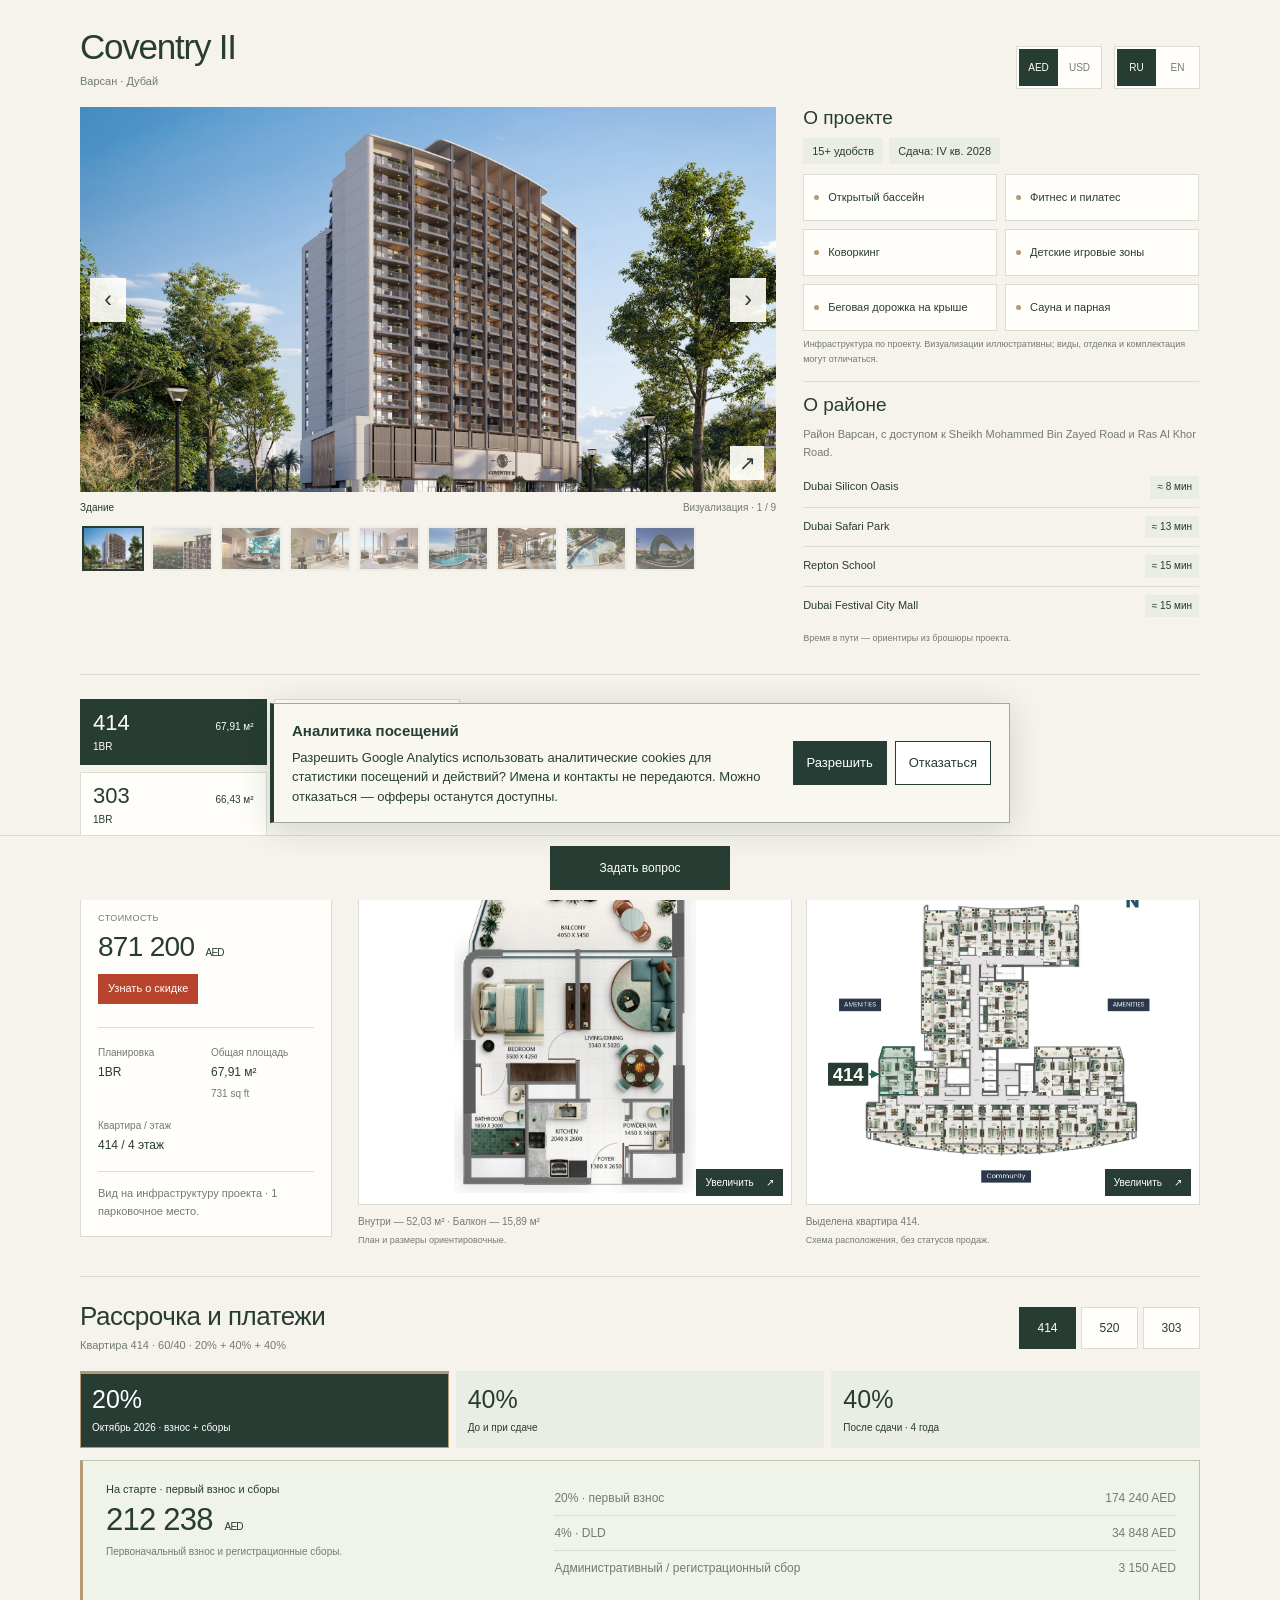
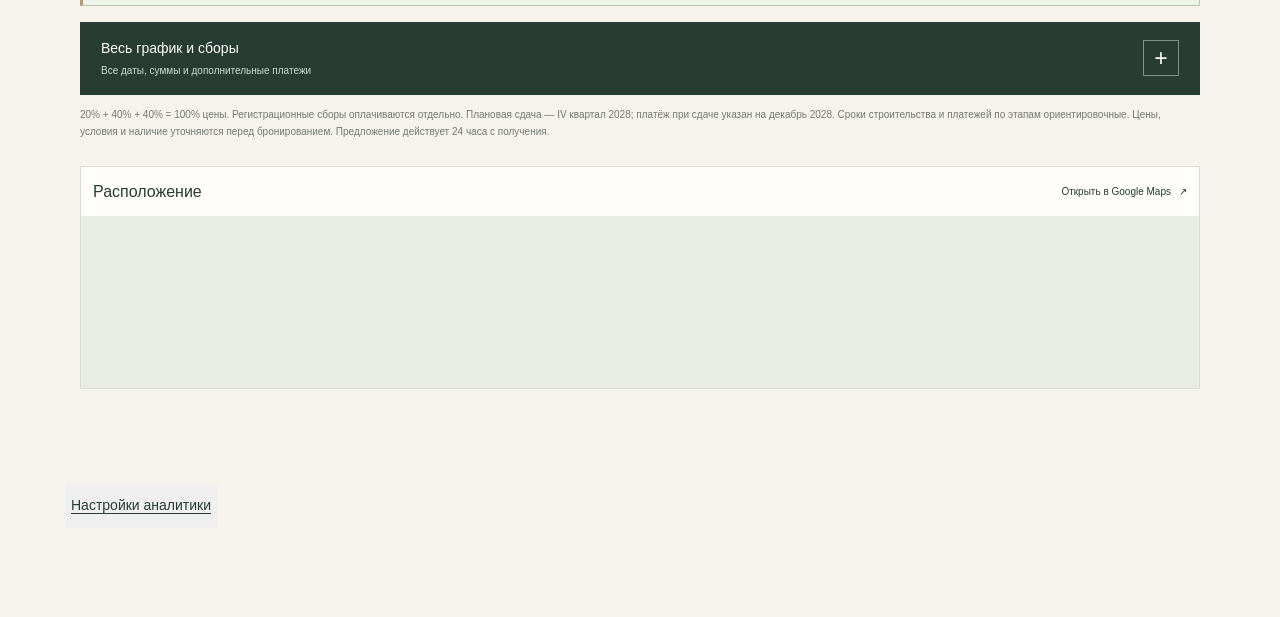
==== commit bd9d423c: "Add shared-consent GA4 to standalone offers and distinguish offer surfaces" ====
--- a/coventry-2-414-520-303-v01/index.html
+++ b/coventry-2-414-520-303-v01/index.html
@@ -1487,7 +1487,10 @@
     data.gallery.forEach((p,index)=>{const b=button('thumb','',()=>{photoIndex=index;renderGallery();});b.dataset.photo=String(index);b.setAttribute('aria-label',local(p.caption));b.setAttribute('aria-pressed',String(photoIndex===index));const image=el('img');image.src=p.src;image.alt='';b.append(image);thumbs.append(b);});
     node.append(visual,caption);if(data.gallery.length>1)node.append(thumbs);return node;
   }
-  function renderGallery() {document.getElementById('photos').replaceWith(gallery());const strip=document.querySelector('.thumbs'), selected=strip?.querySelector('[aria-pressed="true"]');if(selected)strip.scrollLeft=Math.max(0,selected.offsetLeft-strip.offsetLeft-strip.clientWidth/2+selected.offsetWidth/2);}
+  let reportedPhotoIndex=0;
+  const report=(name,extra={})=>{try{window.offerAnalyticsEvent?.(name,{unit_id:data.units[unitIndex].id,...extra});}catch{}};
+  function reportPhoto(view_context){if(photoIndex!==reportedPhotoIndex){reportedPhotoIndex=photoIndex;report('photo_change',{section_id:'photos',action:'change',photo_index:photoIndex+1,view_context});}}
+  function renderGallery() {reportPhoto('gallery');document.getElementById('photos').replaceWith(gallery());const strip=document.querySelector('.thumbs'), selected=strip?.querySelector('[aria-pressed="true"]');if(selected)strip.scrollLeft=Math.max(0,selected.offsetLeft-strip.offsetLeft-strip.clientWidth/2+selected.offsetWidth/2);}
   function about() {
     const p=data.project, aside=el('aside','project-aside');aside.setAttribute('aria-label',t('about'));const copy=el('div','project-copy');
     if(p.counts.length || p.amenities.length || local(p.amenitiesNote) || local(p.handover?.value)) {
@@ -1581,13 +1584,13 @@
   }
   function moveViewerPhoto(direction){
     if(!viewer.open||viewerGroup!=='gallery'||data.gallery.length<2)return;
-    photoIndex=(photoIndex+direction+data.gallery.length)%data.gallery.length;showViewerPhoto();
+    photoIndex=(photoIndex+direction+data.gallery.length)%data.gallery.length;showViewerPhoto();reportPhoto('viewer');
   }
   function openImage(opener){
     lastOpener=opener;viewerGroup=opener.id==='photo-open'?'gallery':'single';viewer.dataset.group=viewerGroup;
     const canNavigate=viewerGroup==='gallery'&&data.gallery.length>1;
     viewerPrevious.hidden=viewerNext.hidden=!canNavigate;viewerCounter.hidden=viewerGroup!=='gallery';
-    viewer.showModal();document.body.classList.add('viewer-open');
+    viewer.showModal();document.body.classList.add('viewer-open');if(viewerGroup==='gallery')report('photo_open',{section_id:'photos',action:'open',photo_index:photoIndex+1,view_context:'viewer'});else report('plan_open',{section_id:'apartments',action:'open',plan_type:opener.id==='floor-open'?'floor':'unit'});
     if(viewerGroup==='gallery')showViewerPhoto();else setViewerImage(opener.dataset.zoom,opener.dataset.caption);
     document.getElementById('viewer-close').focus();
   }
@@ -1709,4 +1712,156 @@
 </script>
 <script>(()=>{'use strict';if(!window.OfferContact)return;const data=JSON.parse(document.getElementById('offer-data').textContent),settings=data.contact;if(!settings?.projectId||!/^https:\/\//.test(settings.publicUrl))return;const overview=document.getElementById('overview');if(!overview||overview.hidden)return;const bar=document.getElementById('selection-bar'),bottom=bar.querySelector('[data-contact-open]'),button=document.createElement('button'),wrap=document.createElement('div');let key='';wrap.className='unit-price-contact';button.type='button';button.className='unit-discount-button';button.setAttribute('aria-haspopup','dialog');button.setAttribute('aria-controls','contact-dialog');wrap.append(button);button.addEventListener('click',()=>window.OfferContact.open(button,'unit_price','discount'));function sync(){const price=document.querySelector('#unit-summary .price');if(price&&wrap.parentElement!==price)price.append(wrap);const language=document.documentElement.lang==='en'?'en':'ru',label=language==='en'?'Ask about a discount':'Узнать о скидке',question=language==='en'?'Ask a question':'Задать вопрос';if(button.textContent!==label)button.textContent=label;if(bottom.textContent!==question)bottom.textContent=question;const unit=document.querySelector('.unit-options [aria-pressed="true"]')?.dataset.unit||data.units[0]?.id||'',next=language+':'+unit;if(next!==key){key=next;window.OfferContact.update({page:'projects',project_id:settings.projectId,projectName:data.project.name,unit_id:unit,language,selectedProjects:[]});}}sync();bar.hidden=false;new MutationObserver(sync).observe(overview,{childList:true,subtree:true});})();</script>
 <!-- OFFER_CONTACT_END -->
+<!-- OFFER_ANALYTICS_START -->
+<meta name="offer-surface" content="standalone">
+<style>.analytics-consent[hidden],.analytics-storage-warning[hidden]{display:none!important}
+.analytics-consent{position:fixed;z-index:10000;left:50%;bottom:90px;transform:translateX(-50%);width:min(740px,calc(100% - 28px));box-sizing:border-box;border:1px solid #9eaa9d;border-left:4px solid #253d35;background:#f8f8f0;padding:16px 18px;box-shadow:0 5px 32px #10251b26;color:#253d35;font:13px/1.5 Arial,sans-serif;display:flex;gap:20px;align-items:center}
+.analytics-consent strong{font-size:15px}.analytics-consent p{margin:5px 0 0}.analytics-consent-actions{display:flex;gap:8px;flex-shrink:0}.analytics-consent button{font:inherit;border:1px solid #253d35;background:#fff;color:#253d35;padding:10px 13px;cursor:pointer}.analytics-consent button:focus-visible{outline:2px solid #a28d60;outline-offset:3px}.analytics-consent-actions button{min-height:44px}#analytics-allow{background:#253d35;color:#fff}#analytics-settings{margin-left:15px;text-decoration:underline;text-underline-offset:3px}.analytics-storage-warning{font-size:11px}
+@media(max-width:760px){.analytics-consent{bottom:86px;display:block;padding:12px;font-size:12px;max-height:calc(100dvh - 110px);overflow:auto}.analytics-consent-actions{margin-top:10px}.analytics-consent-actions button{flex:1}#analytics-settings{display:block;margin:10px 0 0;padding:5px 0;text-align:left}}
+
+.analytics-consent{bottom:calc(var(--selection-bar-height,72px) + 12px);max-height:calc(100dvh - var(--selection-bar-height,72px) - 30px);overflow:auto}#analytics-settings{min-height:44px;min-width:44px}.viewer-open .analytics-consent{display:none}
+body > .analytics-footer{width:min(1180px,calc(100% - 32px));margin:16px auto calc(var(--selection-bar-height,72px) + 24px)}
+</style>
+<script>// Basic consent: no Google script, cookies or analytics requests before opt-in.
+(() => {
+  'use strict';
+  if(window.OfferAnalytics)return;
+  const ID='G-X1ENMR8LBG',KEY='personal-offers:analytics-consent:v1',TTL=180*86400000;
+  const surface=document.querySelector('meta[name="offer-surface"]')?.content==='standalone'?'standalone':'unified';
+  const canonical=document.querySelector('link[rel="canonical"]')?.href||document.querySelector('meta[property="og:url"]')?.content||document.querySelector('meta[name="offer-contact-url"]')?.content;
+  const base=surface==='standalone'?canonical:'https://aliaksandrtrus.github.io/offers/unified/';
+  if(!base||!base.startsWith('https://'))return;
+  const campaigns=new URLSearchParams();
+  for(const k of ['utm_source','utm_medium','utm_campaign','utm_content']){
+    const v=new URL(location.href).searchParams.get(k);
+    if(v&&/^[a-z][a-z0-9_-]{0,63}$/.test(v))campaigns.set(k,v);
+  }
+  const debug=new URL(location.href).searchParams.get('ga_debug')==='1';
+  let choice=null,loaded=false,context=null,lastView='',previousLocation='',sectionKey='',language='ru';
+  let io=null,mo=null,observedRoot=null,refreshTimer=0;
+  const timers=new Map(),seen=new Set();
+  window['ga-disable-'+ID]=true;
+  function read(){try{const x=JSON.parse(localStorage.getItem(KEY));return x?.version===1&&Date.now()-x.at<TTL&&['granted','denied'].includes(x.choice)?x.choice:null;}catch{return null;}}
+  choice=read();
+  function remember(value){try{localStorage.setItem(KEY,JSON.stringify({version:1,choice:value,at:Date.now()}));return true;}catch{return false;}}
+  function safeRef(raw){try{const u=new URL(raw);return /^https?:$/.test(u.protocol)?u.origin+'/':'';}catch{return '';}}
+  function pageURL(ctx){const u=new URL(base);u.search=campaigns.toString();u.hash=surface==='standalone'?'':ctx.page==='compare'?'compare':ctx.page==='catalog'?'projects':'project='+ctx.project_id;return u.href;}
+  function params(extra={}){
+    const p={project_id:context?.page==='projects'?context.project_id:context?.page==='catalog'?'catalog':'comparison',unit_id:context?.unit_id||'',section_id:'',action:'',...extra,offer_surface:surface};
+    // All custom values originate in confirmed IDs or a fixed action vocabulary.
+    return Object.fromEntries(Object.entries(p).filter(([k,v])=>['project_id','unit_id','section_id','action','photo_index','view_context','plan_type','comparison_count','channel','contact_placement','contact_intent','offer_surface'].includes(k)&&['string','number'].includes(typeof v)));
+  }
+  function emit(name,extra){if(choice!=='granted'||!loaded)return;window.gtag('event',name,{...params(extra),send_to:ID,...(debug?{debug_mode:true}:{})});}
+  function boot(){
+    if(loaded||choice!=='granted')return;
+    // Consolidate old unified-only cookies before loading Google, preserving their values.
+    for(const name of ['_ga','_ga_X1ENMR8LBG']){
+      const item=document.cookie.split('; ').find(c=>c.startsWith(name+'='));
+      if(item)document.cookie=item+'; Path=/offers/; Max-Age=15552000; SameSite=Lax; Secure';
+      for(const domain of ['',location.hostname,'.'+location.hostname])document.cookie=name+'=; Max-Age=0; Path=/offers/unified/'+(domain?'; Domain='+domain:'')+'; SameSite=Lax';
+    }
+    loaded=true;window['ga-disable-'+ID]=false;
+    window.dataLayer=window.dataLayer||[];
+    window.gtag=function(){window.dataLayer.push(arguments);};
+    window.gtag('consent','default',{analytics_storage:'granted',ad_storage:'denied',ad_user_data:'denied',ad_personalization:'denied'});
+    window.gtag('js',new Date());
+    window.gtag('set',{offer_surface:surface});
+    const initial=context?{page_location:pageURL(context),page_title:context.title,page_referrer:safeRef(document.referrer)}:{};
+    window.gtag('config',ID,{send_page_view:false,allow_google_signals:false,allow_ad_personalization_signals:false,ads_data_redaction:true,cookie_domain:'none',cookie_path:'/offers/',offer_surface:surface,cookie_expires:15552000,...initial});
+    const script=document.createElement('script');script.async=true;script.id='offer-ga-tag';script.src='https://www.googletagmanager.com/gtag/js?id='+ID;document.head.append(script);
+    lastView='';sendView();refreshSections();
+  }
+  function sendView(){
+    if(choice!=='granted'||!loaded||!context)return;
+    const key=surface==='standalone'?'standalone:'+context.project_id:context.page==='compare'?'compare':context.page==='catalog'?'catalog':'projects:'+context.project_id;
+    if(lastView===key)return;
+    const url=pageURL(context),ref=previousLocation||safeRef(document.referrer);
+    window.gtag('set',{page_location:url,page_title:context.title,page_referrer:ref});
+    window.gtag('event','page_view',{...params({section_id:context.page==='compare'?'comparison':context.page==='catalog'?'catalog':'project',action:'view'}),page_location:url,page_title:context.title,page_referrer:ref,send_to:ID,...(debug?{debug_mode:true}:{})});
+    lastView=key;previousLocation=url;
+  }
+  function cancelTimers(){for(const h of timers.values())clearTimeout(h);timers.clear();}
+  function stopSections(){cancelTimers();io?.disconnect();mo?.disconnect();io=mo=null;observedRoot=null;clearTimeout(refreshTimer);}
+  function visible(el){if(document.visibilityState!=='visible'||!el.isConnected||observedRoot?.querySelector('dialog[open]')||document.querySelector('#contact-dialog[open]'))return false;const r=el.getBoundingClientRect();return r.width>0&&r.height>0&&r.bottom>0&&r.top<innerHeight&&r.right>0&&r.left<innerWidth;}
+  function refreshSections(){
+    cancelTimers();io?.disconnect();io=null;
+    if(!observedRoot||choice!=='granted'||context?.page!=='projects')return;
+    const root=observedRoot;
+    io=new IntersectionObserver(entries=>{
+      for(const e of entries){const id=e.target.dataset.analyticsSection;if(seen.has(id))continue;
+        if(!e.isIntersecting||!visible(e.target)){if(timers.has(id))clearTimeout(timers.get(id));timers.delete(id);continue;}
+        if(timers.has(id))continue;
+        const viewKey=sectionKey;
+        timers.set(id,setTimeout(()=>{timers.delete(id);if(viewKey!==sectionKey||seen.has(id)||!visible(e.target)||choice!=='granted')return;seen.add(id);emit('section_view',{section_id:id,action:'view'});},1000));
+      }
+    },{threshold:0});
+    for(const [id,selector]of [['photos','#photos'],['description','.project-aside'],['apartments','#apartments'],['payments','#payments'],['map','#location']]){
+      const el=root.querySelector(selector);if(el&&!seen.has(id)){el.dataset.analyticsSection=id;io.observe(el);}
+    }
+  }
+  function observe(root){
+    if(observedRoot===root)return;
+    stopSections();if(!root)return;observedRoot=root;
+    mo=new MutationObserver(()=>{clearTimeout(refreshTimer);refreshTimer=setTimeout(refreshSections,0);});
+    mo.observe(root,{childList:true,subtree:true,attributes:true,attributeFilter:['open']});refreshSections();
+  }
+  function view(ctx){
+    language=ctx.language||language;
+    const key=ctx.page==='compare'?'compare':ctx.page==='catalog'?'catalog':'projects:'+ctx.project_id;
+    if(key!==sectionKey){sectionKey=key;seen.clear();cancelTimers();}
+    context=ctx;updateConsentText();sendView();
+    if(choice==='granted'&&!loaded)boot();
+  }
+  function eraseCookies(){
+    for(const name of ['_ga','_ga_X1ENMR8LBG'])for(const p of new Set(['/','/offers/','/offers/unified/',new URL(base).pathname,location.pathname]))for(const domain of ['',location.hostname,'.'+location.hostname])document.cookie=name+'=; Max-Age=0; path='+p+(domain?'; domain='+domain:'')+'; SameSite=Lax';
+  }
+  function decide(value){
+    const wasLoaded=loaded;choice=value;const saved=remember(value);document.getElementById('analytics-consent').hidden=true;
+    document.getElementById('analytics-storage-warning').hidden=saved;
+    if(value==='granted'){boot();return;}
+    window['ga-disable-'+ID]=true;stopSections();eraseCookies();
+    // A loaded tag cannot be unloaded reliably. Reload after withdrawal, without
+    // a consent-update ping, to stop its timers as well as our event handlers.
+    if(wasLoaded){if(!saved){try{sessionStorage.setItem(KEY,'denied');}catch{}}location.reload();}
+  }
+  const words={ru:{title:'Аналитика посещений',body:'Разрешить Google Analytics использовать аналитические cookies для статистики посещений и действий? Имена и контакты не передаются. Можно отказаться — офферы останутся доступны.',yes:'Разрешить',no:'Отказаться',settings:'Настройки аналитики',status:'Решение сохранено',warning:'Браузер не сохраняет настройку. В текущей вкладке ваш выбор действует; после нового открытия согласие может понадобиться снова.'},en:{title:'Visit analytics',body:'Allow Google Analytics to use analytics cookies for visitor and interaction statistics? Names and contact details are not sent. You can decline and continue viewing all offers.',yes:'Allow',no:'Decline',settings:'Analytics settings',status:'Preference saved',warning:'Your browser cannot save this preference. It applies in this tab; you may be asked again on a new visit.'}};
+  function updateConsentText(){const w=words[language]||words.ru;for(const [id,key]of [['analytics-consent-title','title'],['analytics-consent-text','body'],['analytics-allow','yes'],['analytics-decline','no'],['analytics-settings','settings'],['analytics-storage-warning','warning']]){const el=document.getElementById(id);if(el)el.textContent=w[key];}}
+  const panel=document.createElement('section');panel.id='analytics-consent';panel.className='analytics-consent';panel.setAttribute('role','region');panel.setAttribute('aria-labelledby','analytics-consent-title');panel.innerHTML='<div><strong id="analytics-consent-title"></strong><p id="analytics-consent-text"></p></div><div class="analytics-consent-actions"><button id="analytics-allow" type="button"></button><button id="analytics-decline" type="button"></button></div>';
+  panel.hidden=choice!==null;document.body.append(panel);
+  const footer=document.querySelector('footer')||document.body.appendChild(document.createElement('footer'));footer.classList.add('analytics-footer');
+  const settings=document.createElement('button');settings.type='button';settings.id='analytics-settings';settings.className='text-button';footer.append(settings);
+  const warning=document.createElement('p');warning.id='analytics-storage-warning';warning.className='analytics-storage-warning';warning.hidden=true;footer.append(warning);
+  settings.addEventListener('click',()=>{panel.hidden=false;document.getElementById('analytics-decline').focus({preventScroll:true});});
+  document.getElementById('analytics-allow').addEventListener('click',()=>decide('granted'));
+  document.getElementById('analytics-decline').addEventListener('click',()=>decide('denied'));
+  document.addEventListener('visibilitychange',()=>{if(document.visibilityState!=='visible')cancelTimers();else refreshSections();});
+  window.addEventListener('storage',event=>{if(event.key===KEY){const latest=read();if(choice==='granted'&&latest!=='granted'){window['ga-disable-'+ID]=true;location.reload();}else{choice=latest;panel.hidden=choice!==null;if(choice==='granted')boot();else{stopSections();eraseCookies();}}}});
+  try{if(sessionStorage.getItem(KEY)==='denied'){sessionStorage.removeItem(KEY);choice='denied';panel.hidden=true;}}catch{}
+  document.addEventListener('offer:overlay-change',refreshSections);
+  window.OfferAnalytics={view,observe,event:emit,unit(id){if(context?.page==='projects')context.unit_id=id;}};updateConsentText();
+})();
+</script>
+<script>// Adapter for one confirmed offer. The unified builder removes this entire block.
+(() => {
+ 'use strict';
+ if(window.__standaloneAnalyticsMounted||!window.OfferAnalytics)return;
+ const node=document.getElementById('offer-data');if(!node)return;
+ const data=JSON.parse(node.textContent),settings=data.contact,overview=document.getElementById('overview');
+ if(!settings?.projectId||!/^https:\/\//.test(settings.publicUrl)||!overview||overview.hidden)return;
+ window.__standaloneAnalyticsMounted=true;
+ const current=()=>document.querySelector('.unit-options [aria-pressed="true"]')?.dataset.unit||data.units[0].id;
+ function sync(){window.OfferAnalytics.view({page:'projects',project_id:settings.projectId,unit_id:current(),title:data.project.name+' · Project',language:document.documentElement.lang==='en'?'en':'ru'});}
+ window.offerAnalyticsEvent=(name,extra={})=>window.OfferAnalytics.event(name,{project_id:settings.projectId,...extra});
+ document.addEventListener('click',event=>{
+   const b=event.target.closest('[data-unit]');
+   if(b&&b.dataset.unit!==current()) {window.OfferAnalytics.unit(b.dataset.unit);window.OfferAnalytics.event('unit_select',{project_id:settings.projectId,unit_id:b.dataset.unit,section_id:'apartments',action:'select'});}
+   if(event.target.closest('.map-link'))window.OfferAnalytics.event('map_open',{unit_id:current(),section_id:'map',action:'open'});
+   const summary=event.target.closest('details.schedule > summary');
+   if(summary&&!summary.parentElement.open)window.OfferAnalytics.event('payment_schedule_open',{unit_id:current(),section_id:'payments',action:'open'});
+ },true);
+ sync();window.OfferAnalytics.observe(overview);
+ new MutationObserver(sync).observe(overview,{childList:true,subtree:true});
+})();
+</script>
+<!-- OFFER_ANALYTICS_END -->
 </body></html>
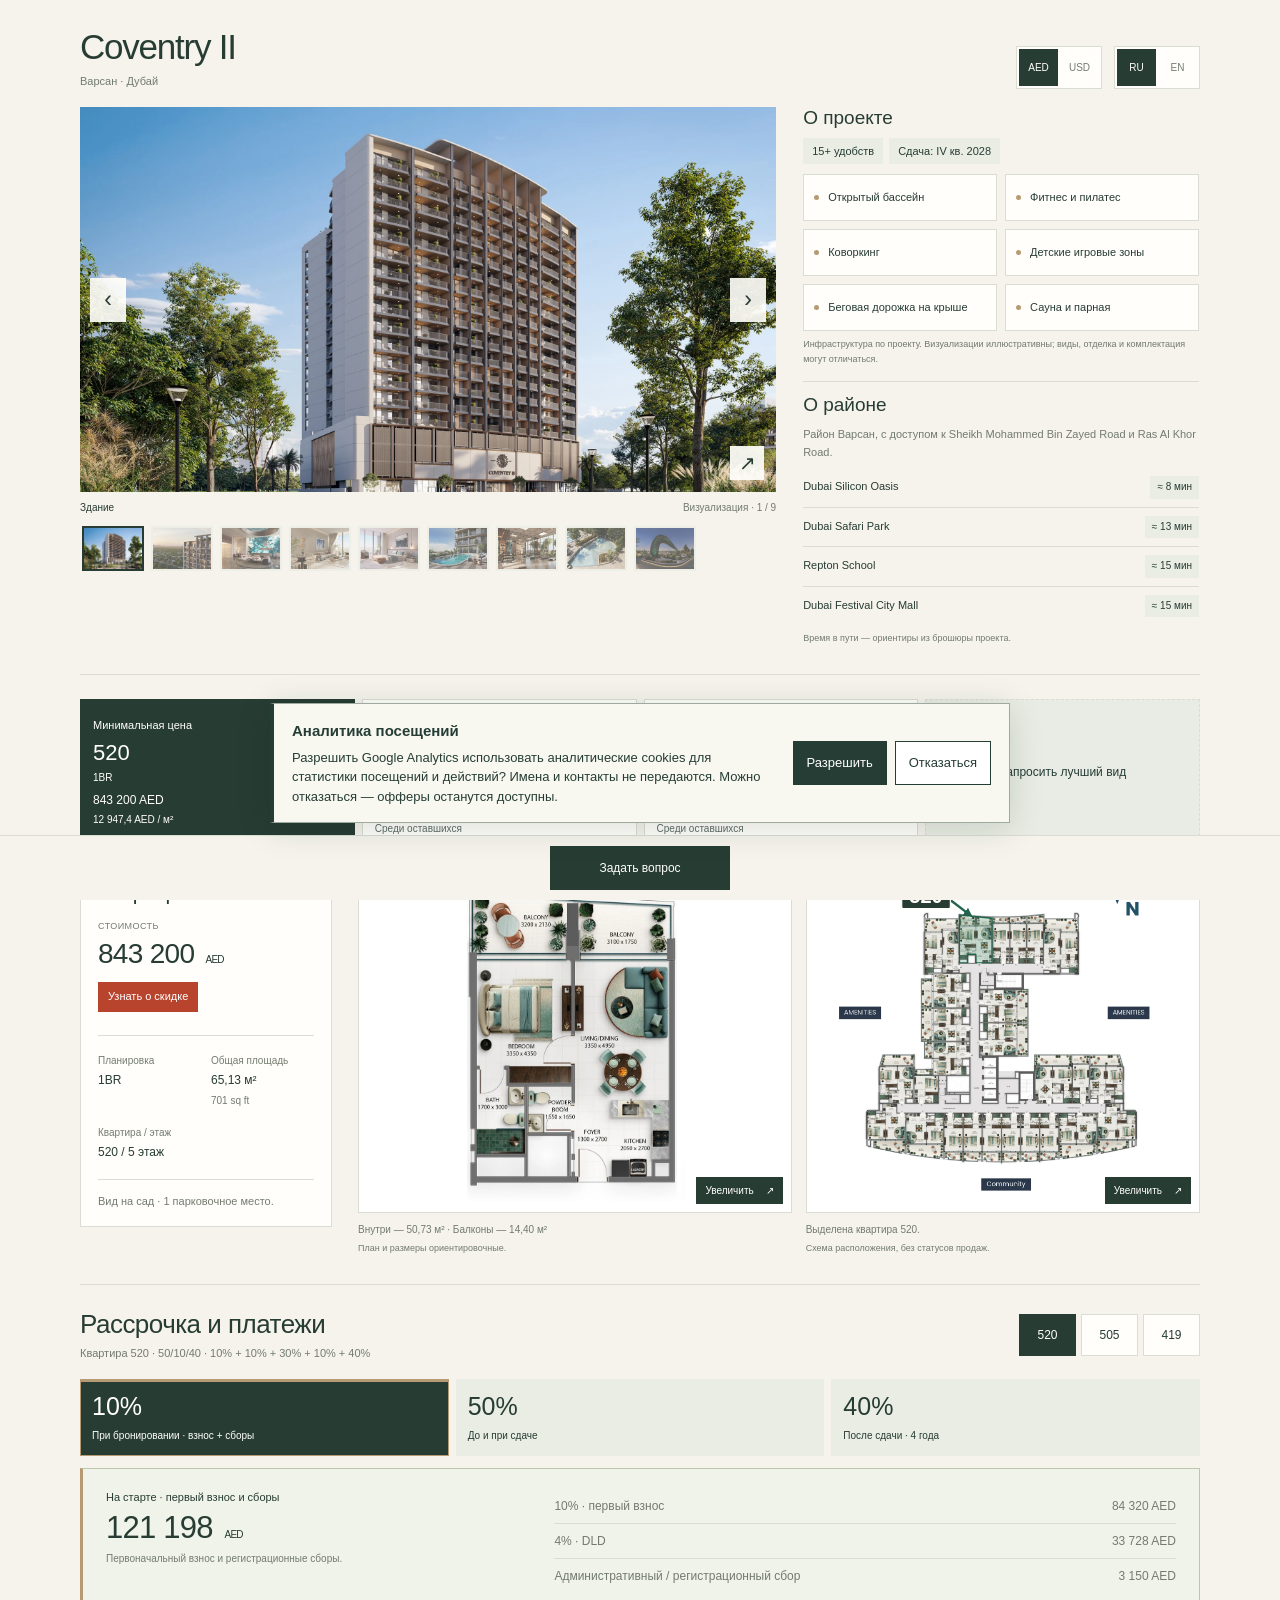
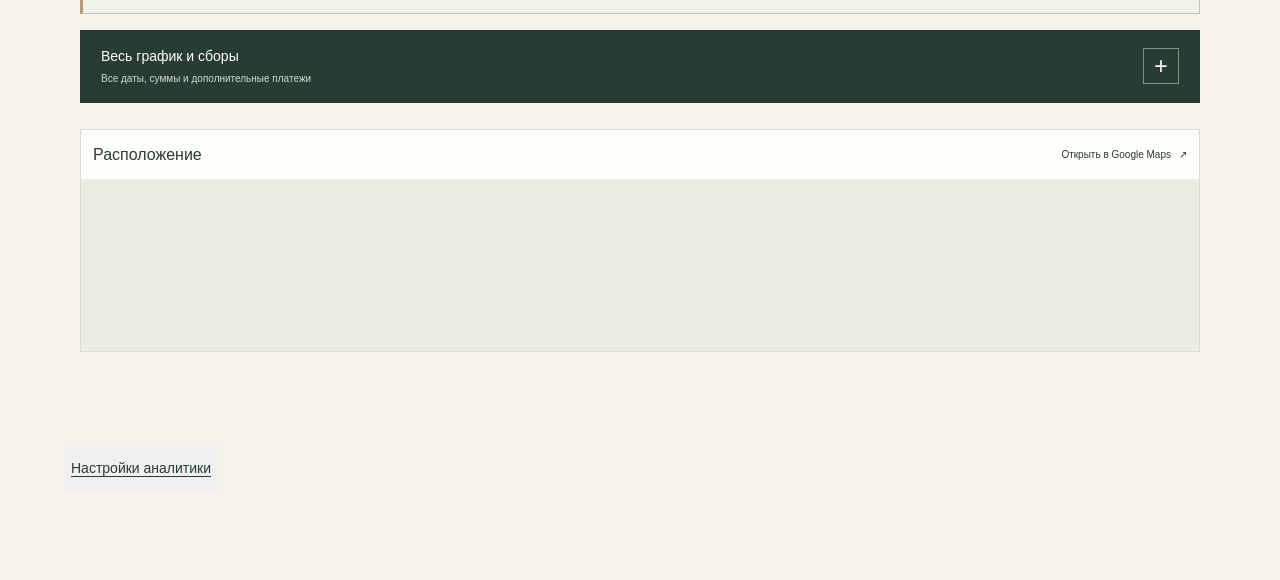
==== commit 902556c4: "Select three distinct 1BR options per project and add best-view contact request" ====
--- a/coventry-2-414-520-303-v01/index.html
+++ b/coventry-2-414-520-303-v01/index.html
@@ -13,8 +13,7 @@
 <meta property="og:image:height" content="630">
 <meta property="og:image:alt" content="Coventry II · визуализация проекта">
 <!-- ДАННЫЕ ОФЕРА: заполняйте этот JSON по новым источникам; статическое превью отдельно заполните в PREVIEW METADATA в head. Пустые значения не наследуются из эталона. Внутренние сведения здесь не хранить. -->
-<script id="offer-data" type="application/json">
-{
+<script id="offer-data" type="application/json">{
   "schemaVersion": 1,
   "project": {
     "name": "Coventry II",
@@ -213,20 +212,20 @@
   ],
   "units": [
     {
-      "id": "414",
+      "id": "520",
       "title": {
-        "ru": "Квартира 414",
-        "en": "Apartment 414"
+        "ru": "Квартира 520",
+        "en": "Apartment 520"
       },
       "choiceArea": {
-        "ru": "67,91 м²",
-        "en": "67.91 m²"
+        "ru": "65,13 м²",
+        "en": "65.13 m²"
       },
       "choiceSubtitle": {
         "ru": "1BR",
         "en": "1BR"
       },
-      "price": 871200,
+      "price": 843200,
       "facts": [
         {
           "label": {
@@ -244,12 +243,12 @@
             "en": "Total area"
           },
           "value": {
-            "ru": "67,91 м²",
-            "en": "67.91 m²"
+            "ru": "65,13 м²",
+            "en": "65.13 m²"
           },
           "secondary": {
-            "ru": "731 sq ft",
-            "en": "731 sq ft"
+            "ru": "701 sq ft",
+            "en": "701 sq ft"
           }
         },
         {
@@ -258,31 +257,31 @@
             "en": "Apartment / floor"
           },
           "value": {
-            "ru": "414 / 4 этаж",
-            "en": "414 / 4th floor"
+            "ru": "520 / 5 этаж",
+            "en": "520 / 5th floor"
           }
         }
       ],
       "view": {
-        "ru": "Вид на инфраструктуру проекта · 1 парковочное место.",
-        "en": "Amenity view · 1 parking space."
+        "ru": "Вид на сад · 1 парковочное место.",
+        "en": "Garden view · 1 parking space."
       },
       "plans": {
         "unit": {
-          "src": "images/plan-414.webp",
+          "src": "images/plan-520.webp",
           "caption": {
-            "ru": "Квартира 414 · индивидуальный план",
-            "en": "Apartment 414 · individual plan"
+            "ru": "Квартира 520 · индивидуальный план",
+            "en": "Apartment 520 · individual plan"
           },
           "alt": {
-            "ru": "Квартира 414 · индивидуальный план",
-            "en": "Apartment 414 · individual plan"
-          },
-          "width": 670,
-          "height": 900,
+            "ru": "Квартира 520 · индивидуальный план",
+            "en": "Apartment 520 · individual plan"
+          },
+          "width": 615,
+          "height": 910,
           "note": {
-            "ru": "Внутри — 52,03 м² · Балкон — 15,89 м²",
-            "en": "Internal area — 52.03 m² · Balcony — 15.89 m²"
+            "ru": "Внутри — 50,73 м² · Балконы — 14,40 м²",
+            "en": "Internal area — 50.73 m² · Balconies — 14.40 m²"
           },
           "secondaryNote": {
             "ru": "План и размеры ориентировочные.",
@@ -290,51 +289,51 @@
           }
         },
         "floor": {
-          "src": "images/floor-414.svg",
+          "src": "images/floor-520.svg",
           "caption": {
-            "ru": "Квартира 414 · схема типового этажа",
-            "en": "Apartment 414 · typical-floor layout"
+            "ru": "Квартира 520 · схема типового этажа",
+            "en": "Apartment 520 · typical-floor layout"
           },
           "alt": {
-            "ru": "План этажа: контур, стрелка и номер выделяют квартиру 414",
-            "en": "Floor plan: outline, arrow and number identify apartment 414"
+            "ru": "План этажа: контур, стрелка и номер выделяют квартиру 520",
+            "en": "Floor plan: outline, arrow and number identify apartment 520"
           },
           "width": 2470,
           "height": 2281,
           "note": {
-            "ru": "Выделена квартира 414.",
-            "en": "Apartment 414 is highlighted."
+            "ru": "Выделена квартира 520.",
+            "en": "Apartment 520 is highlighted."
           },
           "secondaryNote": {
             "ru": "Схема расположения, без статусов продаж.",
             "en": "Location plan; availability is not shown."
           },
           "selection": {
-            "unitId": "414",
+            "unitId": "520",
             "method": "svg"
           }
         }
       },
       "payments": {
         "summary": {
-          "ru": "60/40 · 20% + 40% + 40%",
-          "en": "60/40 · 20% + 40% + 40%"
+          "ru": "50/10/40 · 10% + 10% + 30% + 10% + 40%",
+          "en": "50/10/40 · 10% + 10% + 30% + 10% + 40%"
         },
         "stages": [
           {
             "label": {
-              "ru": "20%",
-              "en": "20%"
+              "ru": "10%",
+              "en": "10%"
             },
             "subtitle": {
-              "ru": "Октябрь 2026 · взнос + сборы",
-              "en": "Oct 2026 · down payment + fees"
+              "ru": "При бронировании · взнос + сборы",
+              "en": "On reservation · down payment + fees"
             },
             "title": {
               "ru": "На старте · первый взнос и сборы",
               "en": "Initial payment and fees"
             },
-            "amount": 212238,
+            "amount": 121198,
             "note": {
               "ru": "Первоначальный взнос и регистрационные сборы.",
               "en": "Down payment and registration charges."
@@ -342,17 +341,17 @@
             "rows": [
               {
                 "label": {
-                  "ru": "20% · первый взнос",
-                  "en": "20% · down payment"
-                },
-                "amount": 174240
+                  "ru": "10% · первый взнос",
+                  "en": "10% · down payment"
+                },
+                "amount": 84320
               },
               {
                 "label": {
                   "ru": "4% · DLD",
                   "en": "4% · DLD"
                 },
-                "amount": 34848
+                "amount": 33728
               },
               {
                 "label": {
@@ -365,43 +364,50 @@
           },
           {
             "label": {
-              "ru": "40%",
-              "en": "40%"
+              "ru": "50%",
+              "en": "50%"
             },
             "subtitle": {
               "ru": "До и при сдаче",
               "en": "Before and on handover"
             },
             "title": {
-              "ru": "Три платежа по графику",
-              "en": "Three scheduled payments"
-            },
-            "amount": 348480,
+              "ru": "Четыре платежа по графику",
+              "en": "Four scheduled payments"
+            },
+            "amount": 421600,
             "note": {
-              "ru": "15% в сентябре 2027, 15% в мае 2028 и 10% при сдаче в декабре 2028.",
-              "en": "15% in Sep 2027, 15% in May 2028 and 10% on handover in Dec 2028."
+              "ru": "10% через 30 дней, 15% в сентябре 2027, 15% в мае 2028 и 10% при сдаче в декабре 2028.",
+              "en": "10% after 30 days, 15% in Sep 2027, 15% in May 2028 and 10% on handover in Dec 2028."
             },
             "rows": [
+              {
+                "label": {
+                  "ru": "Через 30 дней после первого взноса · 10%",
+                  "en": "30 days after down payment · 10%"
+                },
+                "amount": 84320
+              },
               {
                 "label": {
                   "ru": "Сентябрь 2027 · 15%",
                   "en": "Sep 2027 · 15%"
                 },
-                "amount": 130680
+                "amount": 126480
               },
               {
                 "label": {
                   "ru": "Май 2028 · 15%",
                   "en": "May 2028 · 15%"
                 },
-                "amount": 130680
+                "amount": 126480
               },
               {
                 "label": {
                   "ru": "При сдаче · декабрь 2028 · 10%",
                   "en": "On handover · Dec 2028 · 10%"
                 },
-                "amount": 87120
+                "amount": 84320
               }
             ]
           },
@@ -418,7 +424,7 @@
               "ru": "Раз в год · 10% цены",
               "en": "Once a year · 10% of the price"
             },
-            "amount": 87120,
+            "amount": 84320,
             "note": [
               {
                 "text": {
@@ -427,7 +433,7 @@
                 }
               },
               {
-                "amount": 348480
+                "amount": 337280
               },
               {
                 "text": {
@@ -446,28 +452,28 @@
                   "ru": "Декабрь 2029 · 10%",
                   "en": "Dec 2029 · 10%"
                 },
-                "amount": 87120
+                "amount": 84320
               },
               {
                 "label": {
                   "ru": "Декабрь 2030 · 10%",
                   "en": "Dec 2030 · 10%"
                 },
-                "amount": 87120
+                "amount": 84320
               },
               {
                 "label": {
                   "ru": "Декабрь 2031 · 10%",
                   "en": "Dec 2031 · 10%"
                 },
-                "amount": 87120
+                "amount": 84320
               },
               {
                 "label": {
                   "ru": "Декабрь 2032 · 10%",
                   "en": "Dec 2032 · 10%"
                 },
-                "amount": 87120
+                "amount": 84320
               }
             ]
           }
@@ -476,13 +482,13 @@
         "schedule": [
           {
             "label": {
-              "ru": "Октябрь 2026 · бронирование",
-              "en": "Oct 2026 · reservation"
-            },
-            "amount": 174240,
-            "share": {
-              "ru": "20%",
-              "en": "20%"
+              "ru": "При бронировании",
+              "en": "On reservation"
+            },
+            "amount": 84320,
+            "share": {
+              "ru": "10%",
+              "en": "10%"
             }
           },
           {
@@ -494,7 +500,7 @@
               "ru": "4% отдельно",
               "en": "4% extra"
             },
-            "amount": 34848
+            "amount": 33728
           },
           {
             "label": {
@@ -509,10 +515,21 @@
           },
           {
             "label": {
+              "ru": "Через 30 дней после первого взноса",
+              "en": "30 days after down payment"
+            },
+            "share": {
+              "ru": "10%",
+              "en": "10%"
+            },
+            "amount": 84320
+          },
+          {
+            "label": {
               "ru": "Сентябрь 2027",
               "en": "Sep 2027"
             },
-            "amount": 130680,
+            "amount": 126480,
             "share": {
               "ru": "15%",
               "en": "15%"
@@ -523,7 +540,7 @@
               "ru": "Май 2028",
               "en": "May 2028"
             },
-            "amount": 130680,
+            "amount": 126480,
             "share": {
               "ru": "15%",
               "en": "15%"
@@ -534,7 +551,7 @@
               "ru": "При сдаче · декабрь 2028",
               "en": "On handover · Dec 2028"
             },
-            "amount": 87120,
+            "amount": 84320,
             "share": {
               "ru": "10%",
               "en": "10%"
@@ -545,7 +562,7 @@
               "ru": "Декабрь 2029",
               "en": "Dec 2029"
             },
-            "amount": 87120,
+            "amount": 84320,
             "share": {
               "ru": "10%",
               "en": "10%"
@@ -556,7 +573,7 @@
               "ru": "Декабрь 2030",
               "en": "Dec 2030"
             },
-            "amount": 87120,
+            "amount": 84320,
             "share": {
               "ru": "10%",
               "en": "10%"
@@ -567,7 +584,7 @@
               "ru": "Декабрь 2031",
               "en": "Dec 2031"
             },
-            "amount": 87120,
+            "amount": 84320,
             "share": {
               "ru": "10%",
               "en": "10%"
@@ -578,34 +595,55 @@
               "ru": "Декабрь 2032",
               "en": "Dec 2032"
             },
-            "amount": 87120,
+            "amount": 84320,
             "share": {
               "ru": "10%",
               "en": "10%"
             }
           }
         ],
-        "terms": {
-          "ru": "20% + 40% + 40% = 100% цены. Регистрационные сборы оплачиваются отдельно. Плановая сдача — IV квартал 2028; платёж при сдаче указан на декабрь 2028. Сроки строительства и платежей по этапам ориентировочные. Цены, условия и наличие уточняются перед бронированием. Предложение действует 24 часа с получения.",
-          "en": "20% + 40% + 40% = 100% of the price. Registration charges are extra. Planned completion is Q4 2028; the handover payment is scheduled for December 2028. Construction milestones and payment dates are indicative. Prices, terms and availability are reconfirmed before reservation. This offer is valid for 24 hours from receipt."
-        }
+        "terms": [
+          {
+            "text": {
+              "ru": "10% + 10% через 30 дней + 15% в сентябре 2027 + 15% в мае 2028 + 10% при сдаче + 4 × 10% ежегодно после сдачи = 100% цены. DLD 4% и admin ",
+              "en": "10% + 10% after 30 days + 15% in Sep 2027 + 15% in May 2028 + 10% on handover + 4 × 10% annually after handover = 100% of the price. DLD 4% and administration fee "
+            }
+          },
+          {
+            "amount": 3150
+          },
+          {
+            "text": {
+              "ru": " оплачиваются отдельно. Сроки ориентировочные; условия уточняются перед бронированием.",
+              "en": " are extra. Dates are indicative; terms are reconfirmed before reservation."
+            }
+          }
+        ]
+      },
+      "selection": {
+        "category": "minimum_price",
+        "totalAreaM2": 65.12503104
       }
     },
     {
-      "id": "520",
+      "id": "505",
       "title": {
-        "ru": "Квартира 520",
-        "en": "Apartment 520"
-      },
+        "ru": "Квартира 505",
+        "en": "Apartment 505"
+      },
+      "price": 889200,
       "choiceArea": {
-        "ru": "65,13 м²",
-        "en": "65.13 m²"
+        "ru": "71,54 м²",
+        "en": "71.54 m²"
       },
       "choiceSubtitle": {
         "ru": "1BR",
         "en": "1BR"
       },
-      "price": 843200,
+      "selection": {
+        "category": "value_per_m2",
+        "totalAreaM2": 71.5353408
+      },
       "facts": [
         {
           "label": {
@@ -623,12 +661,12 @@
             "en": "Total area"
           },
           "value": {
-            "ru": "65,13 м²",
-            "en": "65.13 m²"
+            "ru": "71,54 м²",
+            "en": "71.54 m²"
           },
           "secondary": {
-            "ru": "701 sq ft",
-            "en": "701 sq ft"
+            "ru": "770 sq ft",
+            "en": "770 sq ft"
           }
         },
         {
@@ -637,83 +675,75 @@
             "en": "Apartment / floor"
           },
           "value": {
-            "ru": "520 / 5 этаж",
-            "en": "520 / 5th floor"
+            "ru": "505 / 5 этаж",
+            "en": "505 / 5th floor"
           }
         }
       ],
       "view": {
-        "ru": "Вид на сад · 1 парковочное место.",
-        "en": "Garden view · 1 parking space."
+        "ru": "Вид на сообщество — по списку наличия.",
+        "en": "Community view, according to the inventory."
       },
       "plans": {
         "unit": {
-          "src": "images/plan-520.webp",
+          "src": "images/cov-plan-505.webp",
           "caption": {
-            "ru": "Квартира 520 · индивидуальный план",
-            "en": "Apartment 520 · individual plan"
+            "ru": "Квартира 505 · планировка",
+            "en": "Apartment 505 · layout"
           },
           "alt": {
-            "ru": "Квартира 520 · индивидуальный план",
-            "en": "Apartment 520 · individual plan"
-          },
-          "width": 615,
-          "height": 910,
+            "ru": "Квартира 505 · планировка",
+            "en": "Apartment 505 · layout"
+          },
+          "width": 1115,
+          "height": 1090,
           "note": {
-            "ru": "Внутри — 50,73 м² · Балконы — 14,40 м²",
-            "en": "Internal area — 50.73 m² · Balconies — 14.40 m²"
-          },
-          "secondaryNote": {
             "ru": "План и размеры ориентировочные.",
-            "en": "Indicative plan and dimensions."
+            "en": "Layout and dimensions are indicative."
           }
         },
         "floor": {
-          "src": "images/floor-520.svg",
+          "src": "images/cov-floor-505.svg",
           "caption": {
-            "ru": "Квартира 520 · схема типового этажа",
-            "en": "Apartment 520 · typical-floor layout"
+            "ru": "Квартира 505 · план этажа",
+            "en": "Apartment 505 · floor plan"
           },
           "alt": {
-            "ru": "План этажа: контур, стрелка и номер выделяют квартиру 520",
-            "en": "Floor plan: outline, arrow and number identify apartment 520"
-          },
-          "width": 2470,
-          "height": 2281,
-          "note": {
-            "ru": "Выделена квартира 520.",
-            "en": "Apartment 520 is highlighted."
+            "ru": "Квартира 505 · расположение на этаже",
+            "en": "Apartment 505 · location on floor"
+          },
+          "width": 950,
+          "height": 1020,
+          "selection": {
+            "unitId": "505",
+            "method": "svg"
           },
           "secondaryNote": {
             "ru": "Схема расположения, без статусов продаж.",
-            "en": "Location plan; availability is not shown."
-          },
-          "selection": {
-            "unitId": "520",
-            "method": "svg"
+            "en": "Location diagram; no sales status implied."
           }
         }
       },
       "payments": {
         "summary": {
-          "ru": "60/40 · 20% + 40% + 40%",
-          "en": "60/40 · 20% + 40% + 40%"
+          "ru": "50/10/40 · 10% + 10% + 30% + 10% + 40%",
+          "en": "50/10/40 · 10% + 10% + 30% + 10% + 40%"
         },
         "stages": [
           {
             "label": {
-              "ru": "20%",
-              "en": "20%"
+              "ru": "10%",
+              "en": "10%"
             },
             "subtitle": {
-              "ru": "Октябрь 2026 · взнос + сборы",
-              "en": "Oct 2026 · down payment + fees"
+              "ru": "При бронировании · взнос + сборы",
+              "en": "On reservation · down payment + fees"
             },
             "title": {
               "ru": "На старте · первый взнос и сборы",
               "en": "Initial payment and fees"
             },
-            "amount": 205518,
+            "amount": 127638,
             "note": {
               "ru": "Первоначальный взнос и регистрационные сборы.",
               "en": "Down payment and registration charges."
@@ -721,17 +751,17 @@
             "rows": [
               {
                 "label": {
-                  "ru": "20% · первый взнос",
-                  "en": "20% · down payment"
-                },
-                "amount": 168640
+                  "ru": "10% · первый взнос",
+                  "en": "10% · down payment"
+                },
+                "amount": 88920
               },
               {
                 "label": {
                   "ru": "4% · DLD",
                   "en": "4% · DLD"
                 },
-                "amount": 33728
+                "amount": 35568
               },
               {
                 "label": {
@@ -744,43 +774,50 @@
           },
           {
             "label": {
-              "ru": "40%",
-              "en": "40%"
+              "ru": "50%",
+              "en": "50%"
             },
             "subtitle": {
               "ru": "До и при сдаче",
               "en": "Before and on handover"
             },
             "title": {
-              "ru": "Три платежа по графику",
-              "en": "Three scheduled payments"
-            },
-            "amount": 337280,
+              "ru": "Четыре платежа по графику",
+              "en": "Four scheduled payments"
+            },
+            "amount": 444600,
             "note": {
-              "ru": "15% в сентябре 2027, 15% в мае 2028 и 10% при сдаче в декабре 2028.",
-              "en": "15% in Sep 2027, 15% in May 2028 and 10% on handover in Dec 2028."
+              "ru": "10% через 30 дней, 15% в сентябре 2027, 15% в мае 2028 и 10% при сдаче в декабре 2028.",
+              "en": "10% after 30 days, 15% in Sep 2027, 15% in May 2028 and 10% on handover in Dec 2028."
             },
             "rows": [
+              {
+                "label": {
+                  "ru": "Через 30 дней после первого взноса · 10%",
+                  "en": "30 days after down payment · 10%"
+                },
+                "amount": 88920
+              },
               {
                 "label": {
                   "ru": "Сентябрь 2027 · 15%",
                   "en": "Sep 2027 · 15%"
                 },
-                "amount": 126480
+                "amount": 133380
               },
               {
                 "label": {
                   "ru": "Май 2028 · 15%",
                   "en": "May 2028 · 15%"
                 },
-                "amount": 126480
+                "amount": 133380
               },
               {
                 "label": {
                   "ru": "При сдаче · декабрь 2028 · 10%",
                   "en": "On handover · Dec 2028 · 10%"
                 },
-                "amount": 84320
+                "amount": 88920
               }
             ]
           },
@@ -797,7 +834,7 @@
               "ru": "Раз в год · 10% цены",
               "en": "Once a year · 10% of the price"
             },
-            "amount": 84320,
+            "amount": 88920,
             "note": [
               {
                 "text": {
@@ -806,7 +843,7 @@
                 }
               },
               {
-                "amount": 337280
+                "amount": 355680
               },
               {
                 "text": {
@@ -825,28 +862,28 @@
                   "ru": "Декабрь 2029 · 10%",
                   "en": "Dec 2029 · 10%"
                 },
-                "amount": 84320
+                "amount": 88920
               },
               {
                 "label": {
                   "ru": "Декабрь 2030 · 10%",
                   "en": "Dec 2030 · 10%"
                 },
-                "amount": 84320
+                "amount": 88920
               },
               {
                 "label": {
                   "ru": "Декабрь 2031 · 10%",
                   "en": "Dec 2031 · 10%"
                 },
-                "amount": 84320
+                "amount": 88920
               },
               {
                 "label": {
                   "ru": "Декабрь 2032 · 10%",
                   "en": "Dec 2032 · 10%"
                 },
-                "amount": 84320
+                "amount": 88920
               }
             ]
           }
@@ -855,13 +892,13 @@
         "schedule": [
           {
             "label": {
-              "ru": "Октябрь 2026 · бронирование",
-              "en": "Oct 2026 · reservation"
-            },
-            "amount": 168640,
-            "share": {
-              "ru": "20%",
-              "en": "20%"
+              "ru": "При бронировании",
+              "en": "On reservation"
+            },
+            "amount": 88920,
+            "share": {
+              "ru": "10%",
+              "en": "10%"
             }
           },
           {
@@ -873,7 +910,7 @@
               "ru": "4% отдельно",
               "en": "4% extra"
             },
-            "amount": 33728
+            "amount": 35568
           },
           {
             "label": {
@@ -888,10 +925,21 @@
           },
           {
             "label": {
+              "ru": "Через 30 дней после первого взноса",
+              "en": "30 days after down payment"
+            },
+            "share": {
+              "ru": "10%",
+              "en": "10%"
+            },
+            "amount": 88920
+          },
+          {
+            "label": {
               "ru": "Сентябрь 2027",
               "en": "Sep 2027"
             },
-            "amount": 126480,
+            "amount": 133380,
             "share": {
               "ru": "15%",
               "en": "15%"
@@ -902,7 +950,7 @@
               "ru": "Май 2028",
               "en": "May 2028"
             },
-            "amount": 126480,
+            "amount": 133380,
             "share": {
               "ru": "15%",
               "en": "15%"
@@ -913,7 +961,7 @@
               "ru": "При сдаче · декабрь 2028",
               "en": "On handover · Dec 2028"
             },
-            "amount": 84320,
+            "amount": 88920,
             "share": {
               "ru": "10%",
               "en": "10%"
@@ -924,7 +972,7 @@
               "ru": "Декабрь 2029",
               "en": "Dec 2029"
             },
-            "amount": 84320,
+            "amount": 88920,
             "share": {
               "ru": "10%",
               "en": "10%"
@@ -935,7 +983,7 @@
               "ru": "Декабрь 2030",
               "en": "Dec 2030"
             },
-            "amount": 84320,
+            "amount": 88920,
             "share": {
               "ru": "10%",
               "en": "10%"
@@ -946,7 +994,7 @@
               "ru": "Декабрь 2031",
               "en": "Dec 2031"
             },
-            "amount": 84320,
+            "amount": 88920,
             "share": {
               "ru": "10%",
               "en": "10%"
@@ -957,34 +1005,51 @@
               "ru": "Декабрь 2032",
               "en": "Dec 2032"
             },
-            "amount": 84320,
+            "amount": 88920,
             "share": {
               "ru": "10%",
               "en": "10%"
             }
           }
         ],
-        "terms": {
-          "ru": "20% + 40% + 40% = 100% цены. Регистрационные сборы оплачиваются отдельно. Плановая сдача — IV квартал 2028; платёж при сдаче указан на декабрь 2028. Сроки строительства и платежей по этапам ориентировочные. Цены, условия и наличие уточняются перед бронированием. Предложение действует 24 часа с получения.",
-          "en": "20% + 40% + 40% = 100% of the price. Registration charges are extra. Planned completion is Q4 2028; the handover payment is scheduled for December 2028. Construction milestones and payment dates are indicative. Prices, terms and availability are reconfirmed before reservation. This offer is valid for 24 hours from receipt."
-        }
+        "terms": [
+          {
+            "text": {
+              "ru": "10% + 10% через 30 дней + 15% в сентябре 2027 + 15% в мае 2028 + 10% при сдаче + 4 × 10% ежегодно после сдачи = 100% цены. DLD 4% и admin ",
+              "en": "10% + 10% after 30 days + 15% in Sep 2027 + 15% in May 2028 + 10% on handover + 4 × 10% annually after handover = 100% of the price. DLD 4% and administration fee "
+            }
+          },
+          {
+            "amount": 3150
+          },
+          {
+            "text": {
+              "ru": " оплачиваются отдельно. Сроки ориентировочные; условия уточняются перед бронированием.",
+              "en": " are extra. Dates are indicative; terms are reconfirmed before reservation."
+            }
+          }
+        ]
       }
     },
     {
-      "id": "303",
+      "id": "419",
       "title": {
-        "ru": "Квартира 303",
-        "en": "Apartment 303"
-      },
+        "ru": "Квартира 419",
+        "en": "Apartment 419"
+      },
+      "price": 1024200,
       "choiceArea": {
-        "ru": "66,43 м²",
-        "en": "66.43 m²"
+        "ru": "80,27 м²",
+        "en": "80.27 m²"
       },
       "choiceSubtitle": {
         "ru": "1BR",
         "en": "1BR"
       },
-      "price": 846200,
+      "selection": {
+        "category": "largest_area",
+        "totalAreaM2": 80.26822656
+      },
       "facts": [
         {
           "label": {
@@ -1002,12 +1067,12 @@
             "en": "Total area"
           },
           "value": {
-            "ru": "66,43 м²",
-            "en": "66.43 m²"
+            "ru": "80,27 м²",
+            "en": "80.27 m²"
           },
           "secondary": {
-            "ru": "715 sq ft",
-            "en": "715 sq ft"
+            "ru": "864 sq ft",
+            "en": "864 sq ft"
           }
         },
         {
@@ -1016,83 +1081,75 @@
             "en": "Apartment / floor"
           },
           "value": {
-            "ru": "303 / 3 этаж",
-            "en": "303 / 3rd floor"
+            "ru": "419 / 4 этаж",
+            "en": "419 / 4th floor"
           }
         }
       ],
       "view": {
-        "ru": "Вид на инфраструктуру проекта · 1 парковочное место.",
-        "en": "Amenity view · 1 parking space."
+        "ru": "Вид на сад — по списку наличия.",
+        "en": "Garden view, according to the inventory."
       },
       "plans": {
         "unit": {
-          "src": "images/plan-303.webp",
+          "src": "images/cov-plan-419.webp",
           "caption": {
-            "ru": "Квартира 303 · индивидуальный план",
-            "en": "Apartment 303 · individual plan"
+            "ru": "Квартира 419 · планировка",
+            "en": "Apartment 419 · layout"
           },
           "alt": {
-            "ru": "Квартира 303 · индивидуальный план",
-            "en": "Apartment 303 · individual plan"
-          },
-          "width": 645,
-          "height": 920,
+            "ru": "Квартира 419 · планировка",
+            "en": "Apartment 419 · layout"
+          },
+          "width": 1115,
+          "height": 1090,
           "note": {
-            "ru": "Внутри — 51,00 м² · Балкон — 15,42 м²",
-            "en": "Internal area — 51.00 m² · Balcony — 15.42 m²"
-          },
-          "secondaryNote": {
             "ru": "План и размеры ориентировочные.",
-            "en": "Indicative plan and dimensions."
+            "en": "Layout and dimensions are indicative."
           }
         },
         "floor": {
-          "src": "images/floor-303.svg",
+          "src": "images/cov-floor-419.svg",
           "caption": {
-            "ru": "Квартира 303 · схема типового этажа",
-            "en": "Apartment 303 · typical-floor layout"
+            "ru": "Квартира 419 · план этажа",
+            "en": "Apartment 419 · floor plan"
           },
           "alt": {
-            "ru": "План этажа: контур, стрелка и номер выделяют квартиру 303",
-            "en": "Floor plan: outline, arrow and number identify apartment 303"
-          },
-          "width": 2470,
-          "height": 2281,
-          "note": {
-            "ru": "Выделена квартира 303.",
-            "en": "Apartment 303 is highlighted."
+            "ru": "Квартира 419 · расположение на этаже",
+            "en": "Apartment 419 · location on floor"
+          },
+          "width": 950,
+          "height": 1020,
+          "selection": {
+            "unitId": "419",
+            "method": "svg"
           },
           "secondaryNote": {
             "ru": "Схема расположения, без статусов продаж.",
-            "en": "Location plan; availability is not shown."
-          },
-          "selection": {
-            "unitId": "303",
-            "method": "svg"
+            "en": "Location diagram; no sales status implied."
           }
         }
       },
       "payments": {
         "summary": {
-          "ru": "60/40 · 20% + 40% + 40%",
-          "en": "60/40 · 20% + 40% + 40%"
+          "ru": "50/10/40 · 10% + 10% + 30% + 10% + 40%",
+          "en": "50/10/40 · 10% + 10% + 30% + 10% + 40%"
         },
         "stages": [
           {
             "label": {
-              "ru": "20%",
-              "en": "20%"
+              "ru": "10%",
+              "en": "10%"
             },
             "subtitle": {
-              "ru": "Октябрь 2026 · взнос + сборы",
-              "en": "Oct 2026 · down payment + fees"
+              "ru": "При бронировании · взнос + сборы",
+              "en": "On reservation · down payment + fees"
             },
             "title": {
               "ru": "На старте · первый взнос и сборы",
               "en": "Initial payment and fees"
             },
-            "amount": 206238,
+            "amount": 146538,
             "note": {
               "ru": "Первоначальный взнос и регистрационные сборы.",
               "en": "Down payment and registration charges."
@@ -1100,17 +1157,17 @@
             "rows": [
               {
                 "label": {
-                  "ru": "20% · первый взнос",
-                  "en": "20% · down payment"
-                },
-                "amount": 169240
+                  "ru": "10% · первый взнос",
+                  "en": "10% · down payment"
+                },
+                "amount": 102420
               },
               {
                 "label": {
                   "ru": "4% · DLD",
                   "en": "4% · DLD"
                 },
-                "amount": 33848
+                "amount": 40968
               },
               {
                 "label": {
@@ -1123,43 +1180,50 @@
           },
           {
             "label": {
-              "ru": "40%",
-              "en": "40%"
+              "ru": "50%",
+              "en": "50%"
             },
             "subtitle": {
               "ru": "До и при сдаче",
               "en": "Before and on handover"
             },
             "title": {
-              "ru": "Три платежа по графику",
-              "en": "Three scheduled payments"
-            },
-            "amount": 338480,
+              "ru": "Четыре платежа по графику",
+              "en": "Four scheduled payments"
+            },
+            "amount": 512100,
             "note": {
-              "ru": "15% в сентябре 2027, 15% в мае 2028 и 10% при сдаче в декабре 2028.",
-              "en": "15% in Sep 2027, 15% in May 2028 and 10% on handover in Dec 2028."
+              "ru": "10% через 30 дней, 15% в сентябре 2027, 15% в мае 2028 и 10% при сдаче в декабре 2028.",
+              "en": "10% after 30 days, 15% in Sep 2027, 15% in May 2028 and 10% on handover in Dec 2028."
             },
             "rows": [
+              {
+                "label": {
+                  "ru": "Через 30 дней после первого взноса · 10%",
+                  "en": "30 days after down payment · 10%"
+                },
+                "amount": 102420
+              },
               {
                 "label": {
                   "ru": "Сентябрь 2027 · 15%",
                   "en": "Sep 2027 · 15%"
                 },
-                "amount": 126930
+                "amount": 153630
               },
               {
                 "label": {
                   "ru": "Май 2028 · 15%",
                   "en": "May 2028 · 15%"
                 },
-                "amount": 126930
+                "amount": 153630
               },
               {
                 "label": {
                   "ru": "При сдаче · декабрь 2028 · 10%",
                   "en": "On handover · Dec 2028 · 10%"
                 },
-                "amount": 84620
+                "amount": 102420
               }
             ]
           },
@@ -1176,7 +1240,7 @@
               "ru": "Раз в год · 10% цены",
               "en": "Once a year · 10% of the price"
             },
-            "amount": 84620,
+            "amount": 102420,
             "note": [
               {
                 "text": {
@@ -1185,7 +1249,7 @@
                 }
               },
               {
-                "amount": 338480
+                "amount": 409680
               },
               {
                 "text": {
@@ -1204,28 +1268,28 @@
                   "ru": "Декабрь 2029 · 10%",
                   "en": "Dec 2029 · 10%"
                 },
-                "amount": 84620
+                "amount": 102420
               },
               {
                 "label": {
                   "ru": "Декабрь 2030 · 10%",
                   "en": "Dec 2030 · 10%"
                 },
-                "amount": 84620
+                "amount": 102420
               },
               {
                 "label": {
                   "ru": "Декабрь 2031 · 10%",
                   "en": "Dec 2031 · 10%"
                 },
-                "amount": 84620
+                "amount": 102420
               },
               {
                 "label": {
                   "ru": "Декабрь 2032 · 10%",
                   "en": "Dec 2032 · 10%"
                 },
-                "amount": 84620
+                "amount": 102420
               }
             ]
           }
@@ -1234,13 +1298,13 @@
         "schedule": [
           {
             "label": {
-              "ru": "Октябрь 2026 · бронирование",
-              "en": "Oct 2026 · reservation"
-            },
-            "amount": 169240,
-            "share": {
-              "ru": "20%",
-              "en": "20%"
+              "ru": "При бронировании",
+              "en": "On reservation"
+            },
+            "amount": 102420,
+            "share": {
+              "ru": "10%",
+              "en": "10%"
             }
           },
           {
@@ -1252,7 +1316,7 @@
               "ru": "4% отдельно",
               "en": "4% extra"
             },
-            "amount": 33848
+            "amount": 40968
           },
           {
             "label": {
@@ -1267,10 +1331,21 @@
           },
           {
             "label": {
+              "ru": "Через 30 дней после первого взноса",
+              "en": "30 days after down payment"
+            },
+            "share": {
+              "ru": "10%",
+              "en": "10%"
+            },
+            "amount": 102420
+          },
+          {
+            "label": {
               "ru": "Сентябрь 2027",
               "en": "Sep 2027"
             },
-            "amount": 126930,
+            "amount": 153630,
             "share": {
               "ru": "15%",
               "en": "15%"
@@ -1281,7 +1356,7 @@
               "ru": "Май 2028",
               "en": "May 2028"
             },
-            "amount": 126930,
+            "amount": 153630,
             "share": {
               "ru": "15%",
               "en": "15%"
@@ -1292,7 +1367,7 @@
               "ru": "При сдаче · декабрь 2028",
               "en": "On handover · Dec 2028"
             },
-            "amount": 84620,
+            "amount": 102420,
             "share": {
               "ru": "10%",
               "en": "10%"
@@ -1303,7 +1378,7 @@
               "ru": "Декабрь 2029",
               "en": "Dec 2029"
             },
-            "amount": 84620,
+            "amount": 102420,
             "share": {
               "ru": "10%",
               "en": "10%"
@@ -1314,7 +1389,7 @@
               "ru": "Декабрь 2030",
               "en": "Dec 2030"
             },
-            "amount": 84620,
+            "amount": 102420,
             "share": {
               "ru": "10%",
               "en": "10%"
@@ -1325,7 +1400,7 @@
               "ru": "Декабрь 2031",
               "en": "Dec 2031"
             },
-            "amount": 84620,
+            "amount": 102420,
             "share": {
               "ru": "10%",
               "en": "10%"
@@ -1336,17 +1411,30 @@
               "ru": "Декабрь 2032",
               "en": "Dec 2032"
             },
-            "amount": 84620,
+            "amount": 102420,
             "share": {
               "ru": "10%",
               "en": "10%"
             }
           }
         ],
-        "terms": {
-          "ru": "20% + 40% + 40% = 100% цены. Регистрационные сборы оплачиваются отдельно. Плановая сдача — IV квартал 2028; платёж при сдаче указан на декабрь 2028. Сроки строительства и платежей по этапам ориентировочные. Цены, условия и наличие уточняются перед бронированием. Предложение действует 24 часа с получения.",
-          "en": "20% + 40% + 40% = 100% of the price. Registration charges are extra. Planned completion is Q4 2028; the handover payment is scheduled for December 2028. Construction milestones and payment dates are indicative. Prices, terms and availability are reconfirmed before reservation. This offer is valid for 24 hours from receipt."
-        }
+        "terms": [
+          {
+            "text": {
+              "ru": "10% + 10% через 30 дней + 15% в сентябре 2027 + 15% в мае 2028 + 10% при сдаче + 4 × 10% ежегодно после сдачи = 100% цены. DLD 4% и admin ",
+              "en": "10% + 10% after 30 days + 15% in Sep 2027 + 15% in May 2028 + 10% on handover + 4 × 10% annually after handover = 100% of the price. DLD 4% and administration fee "
+            }
+          },
+          {
+            "amount": 3150
+          },
+          {
+            "text": {
+              "ru": " оплачиваются отдельно. Сроки ориентировочные; условия уточняются перед бронированием.",
+              "en": " are extra. Dates are indicative; terms are reconfirmed before reservation."
+            }
+          }
+        ]
       }
     }
   ],
@@ -1362,9 +1450,11 @@
   "contact": {
     "projectId": "coventry",
     "publicUrl": "https://aliaksandrtrus.github.io/offers/coventry-2-414-520-303-v01/"
+  },
+  "selection": {
+    "mode": "automatic_1br"
   }
-}
-</script>
+}</script>
 <style>
 
 :root{--paper:#f5f3ec;--white:#fffefa;--ink:#273c33;--muted:#737b70;--line:#d9ddd2;--soft:#e9ede4;--sand:#b59a73;--sans:'Bahnschrift','Segoe UI','Helvetica Neue',Arial,Helvetica,sans-serif}
@@ -1415,6 +1505,8 @@
 /* Компактная плановая сдача: общий блок проекта, без четвёртого факта квартиры. */
 .project-counts{flex-wrap:wrap}.project-counts span{white-space:nowrap}
 @media(max-width:760px){.facts{grid-template-columns:repeat(3,minmax(0,1fr))}}
+.unit-choice{width:100%;min-width:0}.unit-options{grid-template-columns:repeat(4,minmax(0,1fr))}.unit-option{min-width:0;overflow-wrap:anywhere;min-height:82px}.unit-option .unit-category{display:block;font-size:11px;font-weight:500;line-height:1.4;margin-bottom:7px}.unit-option .unit-selection-price{display:block;font-size:12px;margin-top:6px}.unit-selection-rate,.unit-selection-scope{display:block;font-size:10px;line-height:1.5;margin-top:3px}.unit-selection-scope{opacity:.75}.unit-request-view{display:flex;align-items:center;justify-content:center;text-align:center;font-size:12px;color:var(--green,#253d35);background:#e9ece4;border-style:dashed;min-height:44px}.unit-request-view:focus-visible{outline:2px solid #253d35;outline-offset:3px}@media(max-width:760px){.unit-options{grid-template-columns:repeat(2,minmax(0,1fr))}.unit-choice{width:100%}.unit-option{padding:10px}.unit-option .unit-number{font-size:20px}.unit-option .unit-size{font-size:10px}.unit-request-view{font-size:11px}}
+
 </style></head><body>
 <p id="template-status" class="page" role="status">Шаблон не заполнен. Данные нового предложения добавляет помощник по рабочему промпту.</p>
 <noscript><p class="page">Для просмотра предложения включите JavaScript. / Enable JavaScript to view the offer.</p></noscript>
@@ -1507,11 +1599,15 @@
     }
     if(!copy.children.length)aside.hidden=true;aside.append(copy);return aside;
   }
+  /* SELECTION_V13 */
+  const selectionLabels={minimum_price:{ru:'Минимальная цена',en:'Lowest price'},value_per_m2:{ru:'Выгодный метр',en:'Value per m²'},largest_area:{ru:'Большая площадь',en:'Largest remaining area'}};
+  if(data.selection?.mode==='automatic_1br' && (data.units.length!==3 || new Set(data.units.map(u=>u.id)).size!==3 || new Set(data.units.map(u=>u.selection?.category)).size!==3 || data.units.some(u=>!selectionLabels[u.selection?.category] || !(u.selection?.totalAreaM2>0)))){status.hidden=false;main.hidden=true;status.textContent='Проверьте три разные подтверждённые квартиры и категории подбора.';return;}
   function unitChoices(compact) {
     const node=labelledGroup(compact?'payment-unit-options':'unit-options',t(compact?'paymentOptions':'options'));
     data.units.forEach((u,index)=>{const b=button(compact?'':'unit-option','',()=>{unitIndex=index;stageIndex=Math.min(stageIndex,Math.max(0,(u.payments?.stages?.length||0)-1));renderUnit();});b.dataset.unit=u.id;b.setAttribute('aria-pressed',String(unitIndex===index));b.setAttribute('aria-controls','unit-summary plans payments');
       if(compact){b.textContent=u.id;b.setAttribute('aria-label',t('payments')+' · '+local(u.title));}
-      else {const n=el('span','unit-number',u.id);if(local(u.choiceArea))n.append(el('span','unit-size',local(u.choiceArea)));b.append(n);if(local(u.choiceSubtitle))b.append(el('span','unit-description',local(u.choiceSubtitle)));}node.append(b);});return node;
+      else {if(u.selection?.category)b.append(el('span','unit-category',local(selectionLabels[u.selection.category])));const n=el('span','unit-number',u.id);if(local(u.choiceArea))n.append(el('span','unit-size',local(u.choiceArea)));b.append(n);if(local(u.choiceSubtitle))b.append(el('span','unit-description',local(u.choiceSubtitle)));}if(!compact&&u.selection?.category){const p=el('span','unit-selection-price');p.append(amount(u.price));b.append(p);const rate=el('span','unit-selection-rate');rate.append(amount(u.price/u.selection.totalAreaM2),language==='ru'?' / м²':' / m²');b.append(rate);if(u.selection.category!=='minimum_price')b.append(el('span','unit-selection-scope',language==='ru'?'Среди оставшихся':'Among remaining options'));}node.append(b);});
+    if(!compact){const request=button('unit-option unit-request-view',language==='ru'?'Запросить лучший вид':'Request a better view',()=>window.OfferContact?.open(request,'unit_selector','best_view'));request.setAttribute('aria-haspopup','dialog');request.setAttribute('aria-controls','contact-dialog');request.dataset.bestView='';node.append(request);}return node;
   }
   function units() {
     const unit=data.units[unitIndex], node=el('section','detail-section unit-section');node.id='apartments';node.setAttribute('aria-labelledby','apartments-title');
@@ -1673,7 +1769,7 @@
 </style>
 <div id="selection-bar" class="selection-bar standalone-contact-bar" hidden><div class="bar-actions"><button type="button" class="contact-trigger" data-contact-open aria-haspopup="dialog" aria-controls="contact-dialog">Задать вопрос</button></div></div>
 <script>(()=>{const d=JSON.parse(document.getElementById('offer-data').textContent),m=document.createElement('meta');m.name='offer-contact-url';m.content=d.contact?.publicUrl||'';document.head.append(m);})();</script>
-<script>// Local proposal. Contact links work without analytics consent; never send messages.
+<script>// Accepted contact component with project-level best-view intent. Contact links work without analytics consent; never send messages.
 (() => {
   'use strict';
   if(window.OfferContact)return;
@@ -1687,19 +1783,20 @@
   dialog.innerHTML='<div class="contact-heading"><h2 id="contact-title"></h2><button type="button" class="contact-close" aria-label="Закрыть">×</button></div><p class="contact-context" id="contact-context"></p><p id="contact-description"></p><div class="contact-channels"><a data-contact-channel="whatsapp" target="_blank" rel="noopener noreferrer" referrerpolicy="no-referrer">WhatsApp <span aria-hidden="true">↗</span></a><a data-contact-channel="telegram" target="_blank" rel="noopener noreferrer" referrerpolicy="no-referrer">Telegram <span aria-hidden="true">↗</span></a></div>';
   document.body.append(dialog);
   const wa=dialog.querySelector('[data-contact-channel="whatsapp"]'),tg=dialog.querySelector('[data-contact-channel="telegram"]');tg.href=TG;
-  const words={ru:{discountTitle:'Узнать о скидке',questionTitle:'Задать вопрос',discountBody:'Напишите Александру — уточните возможность скидки или более выгодных условий.',questionBody:'Выберите удобный мессенджер — Александр ответит на ваши вопросы.',close:'Закрыть окно связи',unit:'Квартира',empty:'Проекты ещё не выбраны'},en:{discountTitle:'Ask about a discount',questionTitle:'Ask a question',discountBody:'Message Alexander to ask whether a discount or better purchase terms may be available.',questionBody:'Choose your preferred messenger — Alexander will answer your questions.',close:'Close contact options',unit:'Apartment',empty:'No projects selected yet'}};
+  const words={ru:{bestViewTitle:'Подобрать квартиру с лучшим видом',bestViewBody:'Напишите Александру — он поможет подобрать вариант с учётом ваших предпочтений.',discountTitle:'Узнать о скидке',questionTitle:'Задать вопрос',discountBody:'Напишите Александру — уточните возможность скидки или более выгодных условий.',questionBody:'Выберите удобный мессенджер — Александр ответит на ваши вопросы.',close:'Закрыть окно связи',unit:'Квартира',empty:'Проекты ещё не выбраны'},en:{bestViewTitle:'Find an apartment with a better view',bestViewBody:'Message Alexander — he will help find an option based on your preferences.',discountTitle:'Ask about a discount',questionTitle:'Ask a question',discountBody:'Message Alexander to ask whether a discount or better purchase terms may be available.',questionBody:'Choose your preferred messenger — Alexander will answer your questions.',close:'Close contact options',unit:'Apartment',empty:'No projects selected yet'}};
   const language=()=>context?.language==='en'?'en':'ru';
   function publicLink(){const u=new URL(PUBLIC);if(context?.page==='projects'&&!standaloneTag)u.hash='project='+context.project_id;return u.href;}
   function draft(){
     const en=language()==='en';
+    if(intent==='best_view')return (en?`Alexander, hello! I’m interested in project ${context.projectName}. I’d like an apartment with a better view. What options could you suggest?`:`Александр, здравствуйте! Интересует проект ${context.projectName}. Хотелось бы подобрать квартиру с лучшим видом. Какие варианты можете предложить?`)+'\n'+publicLink();
     if(context.page==='projects')return (intent==='discount'?(en?`Alexander, hello! I’m interested in ${context.projectName}, apartment ${context.unit_id}. Could I get a discount or better purchase terms?`:`Александр, здравствуйте! Интересует ${context.projectName}, квартира ${context.unit_id}. Можно ли получить скидку или более выгодные условия?`):(en?`Alexander, hello! I have a question about project ${context.projectName}, apartment ${context.unit_id}.`:`Александр, здравствуйте! У меня вопрос по проекту ${context.projectName}, квартире ${context.unit_id}.`))+'\n'+publicLink();
     if(context.page==='compare'){const names=context.selectedProjects.map(o=>o.name).join(', ');return (names?(en?`Alexander, hello! I have a question about these selected projects: ${names}.`:`Александр, здравствуйте! У меня вопрос по выбранным проектам: ${names}.`):(en?'Alexander, hello! I have a question about comparing projects.':'Александр, здравствуйте! У меня вопрос по сравнению проектов.'))+'\n'+PUBLIC;}
     return (en?'Alexander, hello! I have a question about projects and apartment options.':'Александр, здравствуйте! У меня вопрос по проектам и вариантам квартир.')+'\n'+PUBLIC;
   }
-  function fill(){if(!context)return;const w=words[language()];dialog.querySelector('#contact-title').textContent=intent==='discount'?w.discountTitle:w.questionTitle;dialog.querySelector('#contact-description').textContent=intent==='discount'?w.discountBody:w.questionBody;dialog.querySelector('.contact-close').setAttribute('aria-label',w.close);dialog.querySelector('#contact-context').textContent=context.page==='projects'?context.projectName+' · '+w.unit+' '+context.unit_id:context.page==='compare'?(context.selectedProjects.map(o=>o.name).join(' · ')||w.empty):'';const u=new URL(WA);u.searchParams.set('text',draft());wa.href=u.href;}
-  function event(name,extra={}){try{window.OfferAnalytics?.event(name,{project_id:context.project_id,unit_id:context.page==='projects'?context.unit_id:'',section_id:'contact',contact_placement:placement,contact_intent:intent,action:name==='contact_open'?'open':'messenger_redirect',...(context.page==='compare'?{comparison_count:context.selectedProjects.length}:{}),...extra});}catch{}}
+  function fill(){if(!context)return;const w=words[language()];dialog.querySelector('#contact-title').textContent=intent==='best_view'?w.bestViewTitle:intent==='discount'?w.discountTitle:w.questionTitle;dialog.querySelector('#contact-description').textContent=intent==='best_view'?w.bestViewBody:intent==='discount'?w.discountBody:w.questionBody;dialog.querySelector('.contact-close').setAttribute('aria-label',w.close);dialog.querySelector('#contact-context').textContent=context.page==='projects'?context.projectName+(intent==='best_view'?'':' · '+w.unit+' '+context.unit_id):context.page==='compare'?(context.selectedProjects.map(o=>o.name).join(' · ')||w.empty):'';const u=new URL(WA);u.searchParams.set('text',draft());wa.href=u.href;}
+  function event(name,extra={}){try{window.OfferAnalytics?.event(name,{project_id:context.project_id,unit_id:context.page==='projects'&&intent!=='best_view'?context.unit_id:'',section_id:'contact',contact_placement:placement,contact_intent:intent,action:name==='contact_open'?'open':'messenger_redirect',...(context.page==='compare'?{comparison_count:context.selectedProjects.length}:{}),...extra});}catch{}}
   function overlay(){document.dispatchEvent(new CustomEvent('offer:overlay-change'));}
-  function open(button,source='bottom_bar',purpose='question'){if(!context||dialog.open||document.body.classList.contains('viewer-open'))return;opener=button;const discount=context.page==='projects'&&source==='unit_price'&&purpose==='discount';placement=discount?'unit_price':'bottom_bar';intent=discount?'discount':'question';lastClick=null;fill();dialog.showModal();document.body.classList.add('contact-open');overlay();dialog.querySelector('.contact-close').focus({preventScroll:true});event('contact_open');}
+  function open(button,source='bottom_bar',purpose='question'){if(!context||dialog.open||document.body.classList.contains('viewer-open'))return;opener=button;const discount=context.page==='projects'&&source==='unit_price'&&purpose==='discount';const bestView=context.page==='projects'&&source==='unit_selector'&&purpose==='best_view';placement=bestView?'unit_selector':discount?'unit_price':'bottom_bar';intent=bestView?'best_view':discount?'discount':'question';lastClick=null;fill();dialog.showModal();document.body.classList.add('contact-open');overlay();dialog.querySelector('.contact-close').focus({preventScroll:true});event('contact_open');}
   document.addEventListener('click',e=>{const button=e.target.closest('[data-contact-open]');if(button)open(button);});
   dialog.querySelector('.contact-close').addEventListener('click',()=>dialog.close());
   dialog.addEventListener('cancel',e=>{e.preventDefault();dialog.close();});
@@ -1709,6 +1806,7 @@
   const resize=new ResizeObserver(()=>{const height=bar.getBoundingClientRect().height;document.documentElement.style.setProperty('--selection-bar-height',Math.ceil(height)+'px');});resize.observe(bar);
   window.OfferContact={open,update(next){const changed=context&&(context.page!==next.page||context.project_id!==next.project_id||context.unit_id!==next.unit_id);if(changed&&dialog.open)dialog.close();context=next;fill();},unit(id){if(context?.page==='projects'){if(dialog.open)dialog.close();context.unit_id=id;fill();}}};
 })();
+
 </script>
 <script>(()=>{'use strict';if(!window.OfferContact)return;const data=JSON.parse(document.getElementById('offer-data').textContent),settings=data.contact;if(!settings?.projectId||!/^https:\/\//.test(settings.publicUrl))return;const overview=document.getElementById('overview');if(!overview||overview.hidden)return;const bar=document.getElementById('selection-bar'),bottom=bar.querySelector('[data-contact-open]'),button=document.createElement('button'),wrap=document.createElement('div');let key='';wrap.className='unit-price-contact';button.type='button';button.className='unit-discount-button';button.setAttribute('aria-haspopup','dialog');button.setAttribute('aria-controls','contact-dialog');wrap.append(button);button.addEventListener('click',()=>window.OfferContact.open(button,'unit_price','discount'));function sync(){const price=document.querySelector('#unit-summary .price');if(price&&wrap.parentElement!==price)price.append(wrap);const language=document.documentElement.lang==='en'?'en':'ru',label=language==='en'?'Ask about a discount':'Узнать о скидке',question=language==='en'?'Ask a question':'Задать вопрос';if(button.textContent!==label)button.textContent=label;if(bottom.textContent!==question)bottom.textContent=question;const unit=document.querySelector('.unit-options [aria-pressed="true"]')?.dataset.unit||data.units[0]?.id||'',next=language+':'+unit;if(next!==key){key=next;window.OfferContact.update({page:'projects',project_id:settings.projectId,projectName:data.project.name,unit_id:unit,language,selectedProjects:[]});}}sync();bar.hidden=false;new MutationObserver(sync).observe(overview,{childList:true,subtree:true});})();</script>
 <!-- OFFER_CONTACT_END -->
@@ -1782,7 +1880,7 @@
   }
   function cancelTimers(){for(const h of timers.values())clearTimeout(h);timers.clear();}
   function stopSections(){cancelTimers();io?.disconnect();mo?.disconnect();io=mo=null;observedRoot=null;clearTimeout(refreshTimer);}
-  function visible(el){if(document.visibilityState!=='visible'||!el.isConnected||observedRoot?.querySelector('dialog[open]')||document.querySelector('#contact-dialog[open]'))return false;const r=el.getBoundingClientRect();return r.width>0&&r.height>0&&r.bottom>0&&r.top<innerHeight&&r.right>0&&r.left<innerWidth;}
+  function visible(el){if(document.visibilityState!=='visible'||!el.isConnected||observedRoot?.querySelector('dialog[open]')||document.querySelector('#viewer[open],#contact-dialog[open]'))return false;const r=el.getBoundingClientRect();return r.width>0&&r.height>0&&r.bottom>0&&r.top<innerHeight&&r.right>0&&r.left<innerWidth;}
   function refreshSections(){
     cancelTimers();io?.disconnect();io=null;
     if(!observedRoot||choice!=='granted'||context?.page!=='projects')return;
@@ -1860,6 +1958,8 @@
    if(summary&&!summary.parentElement.open)window.OfferAnalytics.event('payment_schedule_open',{unit_id:current(),section_id:'payments',action:'open'});
  },true);
  sync();window.OfferAnalytics.observe(overview);
+ const viewer=document.getElementById('viewer');
+ if(viewer)new MutationObserver(()=>document.dispatchEvent(new CustomEvent('offer:overlay-change'))).observe(viewer,{attributes:true,attributeFilter:['open']});
  new MutationObserver(sync).observe(overview,{childList:true,subtree:true});
 })();
 </script>
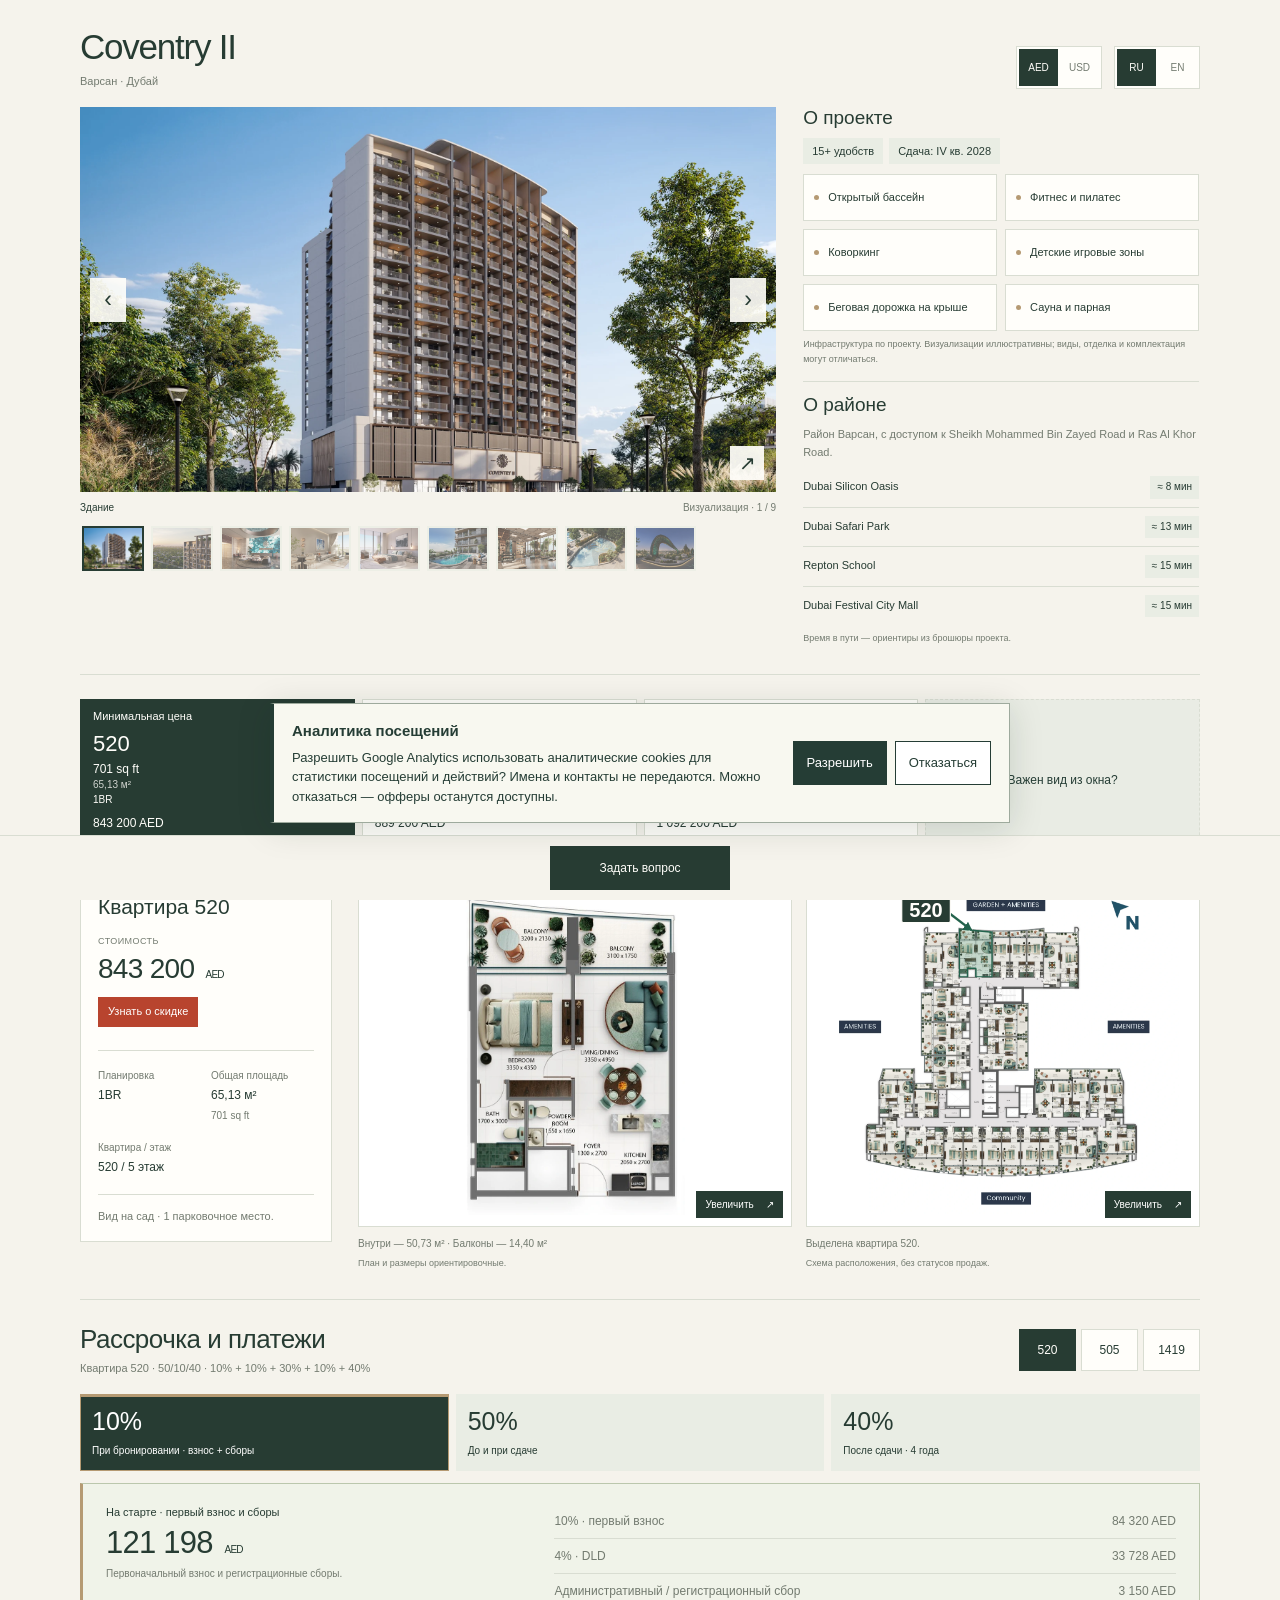
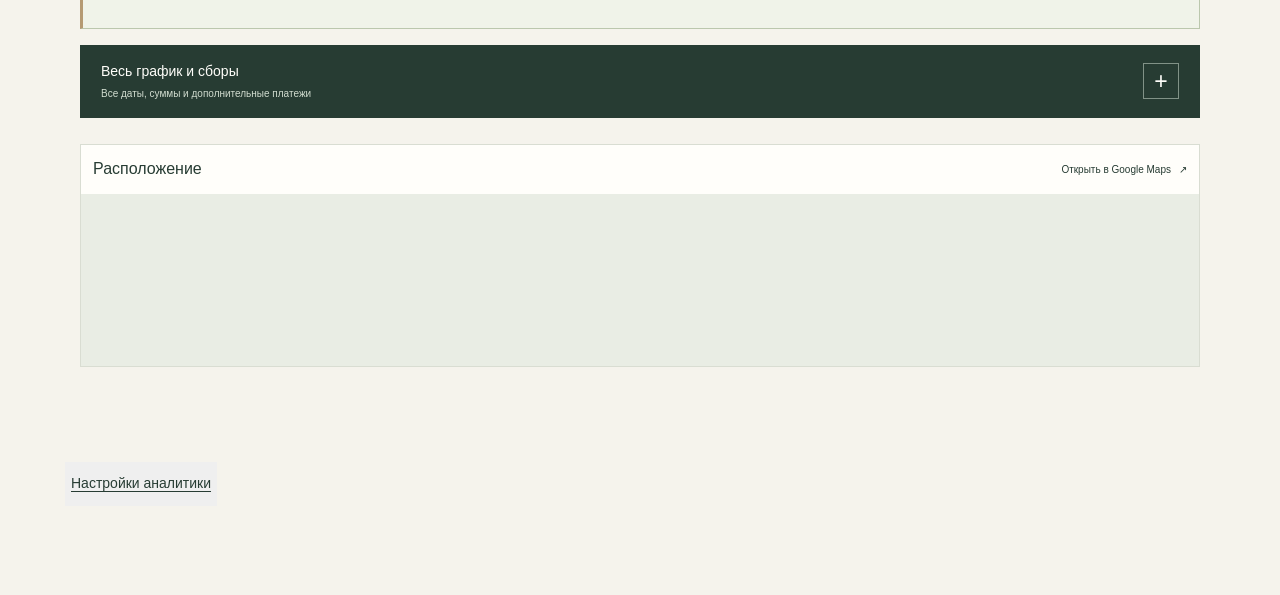
==== commit c2810f85: "Publish accepted 1BR selections with premium category and one currency-specific area rate" ====
--- a/coventry-2-414-520-303-v01/index.html
+++ b/coventry-2-414-520-303-v01/index.html
@@ -218,8 +218,8 @@
         "en": "Apartment 520"
       },
       "choiceArea": {
-        "ru": "65,13 м²",
-        "en": "65.13 m²"
+        "ru": "701 sq ft",
+        "en": "701 sq ft"
       },
       "choiceSubtitle": {
         "ru": "1BR",
@@ -622,7 +622,8 @@
       },
       "selection": {
         "category": "minimum_price",
-        "totalAreaM2": 65.12503104
+        "totalAreaM2": 65.12503104,
+        "totalAreaSqft": 701
       }
     },
     {
@@ -633,8 +634,8 @@
       },
       "price": 889200,
       "choiceArea": {
-        "ru": "71,54 м²",
-        "en": "71.54 m²"
+        "ru": "770 sq ft",
+        "en": "770 sq ft"
       },
       "choiceSubtitle": {
         "ru": "1BR",
@@ -642,7 +643,8 @@
       },
       "selection": {
         "category": "value_per_m2",
-        "totalAreaM2": 71.5353408
+        "totalAreaM2": 71.5353408,
+        "totalAreaSqft": 770
       },
       "facts": [
         {
@@ -1032,23 +1034,24 @@
       }
     },
     {
-      "id": "419",
+      "id": "1419",
       "title": {
-        "ru": "Квартира 419",
-        "en": "Apartment 419"
-      },
-      "price": 1024200,
+        "ru": "Квартира 1419",
+        "en": "Apartment 1419"
+      },
+      "price": 1092200,
       "choiceArea": {
-        "ru": "80,27 м²",
-        "en": "80.27 m²"
+        "ru": "864 sq ft",
+        "en": "864 sq ft"
       },
       "choiceSubtitle": {
         "ru": "1BR",
         "en": "1BR"
       },
       "selection": {
-        "category": "largest_area",
-        "totalAreaM2": 80.26822656
+        "category": "premium",
+        "totalAreaM2": 80.26822656,
+        "totalAreaSqft": 864
       },
       "facts": [
         {
@@ -1081,8 +1084,8 @@
             "en": "Apartment / floor"
           },
           "value": {
-            "ru": "419 / 4 этаж",
-            "en": "419 / 4th floor"
+            "ru": "1419 / 14 этаж",
+            "en": "1419 / 14th floor"
           }
         }
       ],
@@ -1092,41 +1095,45 @@
       },
       "plans": {
         "unit": {
-          "src": "images/cov-plan-419.webp",
+          "src": "images/cov-plan-1419.webp",
           "caption": {
-            "ru": "Квартира 419 · планировка",
-            "en": "Apartment 419 · layout"
+            "ru": "Квартира 1419 · планировка",
+            "en": "Apartment 1419 · layout"
           },
           "alt": {
-            "ru": "Квартира 419 · планировка",
-            "en": "Apartment 419 · layout"
+            "ru": "Квартира 1419 · планировка",
+            "en": "Apartment 1419 · layout"
           },
           "width": 1115,
           "height": 1090,
           "note": {
-            "ru": "План и размеры ориентировочные.",
-            "en": "Layout and dimensions are indicative."
+            "ru": "Типовая схема, применимая к этой квартире; размеры ориентировочные.",
+            "en": "Applicable typical layout; dimensions are indicative."
           }
         },
         "floor": {
-          "src": "images/cov-floor-419.svg",
+          "src": "images/cov-floor-1419.svg",
           "caption": {
-            "ru": "Квартира 419 · план этажа",
-            "en": "Apartment 419 · floor plan"
+            "ru": "Квартира 1419 · план этажа",
+            "en": "Apartment 1419 · floor plan"
           },
           "alt": {
-            "ru": "Квартира 419 · расположение на этаже",
-            "en": "Apartment 419 · location on floor"
+            "ru": "Квартира 1419 · план этажа",
+            "en": "Apartment 1419 · floor plan"
           },
           "width": 950,
           "height": 1020,
           "selection": {
-            "unitId": "419",
+            "unitId": "1419",
             "method": "svg"
           },
           "secondaryNote": {
             "ru": "Схема расположения, без статусов продаж.",
             "en": "Location diagram; no sales status implied."
+          },
+          "note": {
+            "ru": "Типовая схема, применимая к этой квартире; размеры ориентировочные.",
+            "en": "Applicable typical layout; dimensions are indicative."
           }
         }
       },
@@ -1149,7 +1156,7 @@
               "ru": "На старте · первый взнос и сборы",
               "en": "Initial payment and fees"
             },
-            "amount": 146538,
+            "amount": 156058,
             "note": {
               "ru": "Первоначальный взнос и регистрационные сборы.",
               "en": "Down payment and registration charges."
@@ -1160,14 +1167,14 @@
                   "ru": "10% · первый взнос",
                   "en": "10% · down payment"
                 },
-                "amount": 102420
+                "amount": 109220
               },
               {
                 "label": {
                   "ru": "4% · DLD",
                   "en": "4% · DLD"
                 },
-                "amount": 40968
+                "amount": 43688
               },
               {
                 "label": {
@@ -1191,7 +1198,7 @@
               "ru": "Четыре платежа по графику",
               "en": "Four scheduled payments"
             },
-            "amount": 512100,
+            "amount": 546100,
             "note": {
               "ru": "10% через 30 дней, 15% в сентябре 2027, 15% в мае 2028 и 10% при сдаче в декабре 2028.",
               "en": "10% after 30 days, 15% in Sep 2027, 15% in May 2028 and 10% on handover in Dec 2028."
@@ -1202,28 +1209,28 @@
                   "ru": "Через 30 дней после первого взноса · 10%",
                   "en": "30 days after down payment · 10%"
                 },
-                "amount": 102420
+                "amount": 109220
               },
               {
                 "label": {
                   "ru": "Сентябрь 2027 · 15%",
                   "en": "Sep 2027 · 15%"
                 },
-                "amount": 153630
+                "amount": 163830
               },
               {
                 "label": {
                   "ru": "Май 2028 · 15%",
                   "en": "May 2028 · 15%"
                 },
-                "amount": 153630
+                "amount": 163830
               },
               {
                 "label": {
                   "ru": "При сдаче · декабрь 2028 · 10%",
                   "en": "On handover · Dec 2028 · 10%"
                 },
-                "amount": 102420
+                "amount": 109220
               }
             ]
           },
@@ -1240,7 +1247,7 @@
               "ru": "Раз в год · 10% цены",
               "en": "Once a year · 10% of the price"
             },
-            "amount": 102420,
+            "amount": 109220,
             "note": [
               {
                 "text": {
@@ -1249,7 +1256,7 @@
                 }
               },
               {
-                "amount": 409680
+                "amount": 436880
               },
               {
                 "text": {
@@ -1268,28 +1275,28 @@
                   "ru": "Декабрь 2029 · 10%",
                   "en": "Dec 2029 · 10%"
                 },
-                "amount": 102420
+                "amount": 109220
               },
               {
                 "label": {
                   "ru": "Декабрь 2030 · 10%",
                   "en": "Dec 2030 · 10%"
                 },
-                "amount": 102420
+                "amount": 109220
               },
               {
                 "label": {
                   "ru": "Декабрь 2031 · 10%",
                   "en": "Dec 2031 · 10%"
                 },
-                "amount": 102420
+                "amount": 109220
               },
               {
                 "label": {
                   "ru": "Декабрь 2032 · 10%",
                   "en": "Dec 2032 · 10%"
                 },
-                "amount": 102420
+                "amount": 109220
               }
             ]
           }
@@ -1301,7 +1308,7 @@
               "ru": "При бронировании",
               "en": "On reservation"
             },
-            "amount": 102420,
+            "amount": 109220,
             "share": {
               "ru": "10%",
               "en": "10%"
@@ -1316,7 +1323,7 @@
               "ru": "4% отдельно",
               "en": "4% extra"
             },
-            "amount": 40968
+            "amount": 43688
           },
           {
             "label": {
@@ -1338,14 +1345,14 @@
               "ru": "10%",
               "en": "10%"
             },
-            "amount": 102420
+            "amount": 109220
           },
           {
             "label": {
               "ru": "Сентябрь 2027",
               "en": "Sep 2027"
             },
-            "amount": 153630,
+            "amount": 163830,
             "share": {
               "ru": "15%",
               "en": "15%"
@@ -1356,7 +1363,7 @@
               "ru": "Май 2028",
               "en": "May 2028"
             },
-            "amount": 153630,
+            "amount": 163830,
             "share": {
               "ru": "15%",
               "en": "15%"
@@ -1367,7 +1374,7 @@
               "ru": "При сдаче · декабрь 2028",
               "en": "On handover · Dec 2028"
             },
-            "amount": 102420,
+            "amount": 109220,
             "share": {
               "ru": "10%",
               "en": "10%"
@@ -1378,7 +1385,7 @@
               "ru": "Декабрь 2029",
               "en": "Dec 2029"
             },
-            "amount": 102420,
+            "amount": 109220,
             "share": {
               "ru": "10%",
               "en": "10%"
@@ -1389,7 +1396,7 @@
               "ru": "Декабрь 2030",
               "en": "Dec 2030"
             },
-            "amount": 102420,
+            "amount": 109220,
             "share": {
               "ru": "10%",
               "en": "10%"
@@ -1400,7 +1407,7 @@
               "ru": "Декабрь 2031",
               "en": "Dec 2031"
             },
-            "amount": 102420,
+            "amount": 109220,
             "share": {
               "ru": "10%",
               "en": "10%"
@@ -1411,7 +1418,7 @@
               "ru": "Декабрь 2032",
               "en": "Dec 2032"
             },
-            "amount": 102420,
+            "amount": 109220,
             "share": {
               "ru": "10%",
               "en": "10%"
@@ -1505,7 +1512,8 @@
 /* Компактная плановая сдача: общий блок проекта, без четвёртого факта квартиры. */
 .project-counts{flex-wrap:wrap}.project-counts span{white-space:nowrap}
 @media(max-width:760px){.facts{grid-template-columns:repeat(3,minmax(0,1fr))}}
-.unit-choice{width:100%;min-width:0}.unit-options{grid-template-columns:repeat(4,minmax(0,1fr))}.unit-option{min-width:0;overflow-wrap:anywhere;min-height:82px}.unit-option .unit-category{display:block;font-size:11px;font-weight:500;line-height:1.4;margin-bottom:7px}.unit-option .unit-selection-price{display:block;font-size:12px;margin-top:6px}.unit-selection-rate,.unit-selection-scope{display:block;font-size:10px;line-height:1.5;margin-top:3px}.unit-selection-scope{opacity:.75}.unit-request-view{display:flex;align-items:center;justify-content:center;text-align:center;font-size:12px;color:var(--green,#253d35);background:#e9ece4;border-style:dashed;min-height:44px}.unit-request-view:focus-visible{outline:2px solid #253d35;outline-offset:3px}@media(max-width:760px){.unit-options{grid-template-columns:repeat(2,minmax(0,1fr))}.unit-choice{width:100%}.unit-option{padding:10px}.unit-option .unit-number{font-size:20px}.unit-option .unit-size{font-size:10px}.unit-request-view{font-size:11px}}
+/* Both source areas and rates; rate hierarchy follows currency. */
+.unit-choice{width:100%;min-width:0}.unit-options{grid-template-columns:repeat(4,minmax(0,1fr))}.unit-option{min-width:0;overflow-wrap:anywhere;min-height:82px}.unit-option .unit-category{display:block;font-size:11px;font-weight:500;line-height:1.4;margin-bottom:7px}.unit-option .unit-number{display:block}.unit-area-primary,.unit-area-secondary{display:block;line-height:1.45}.unit-area-primary{font-size:12px}.unit-area-secondary{font-size:10px;opacity:.78}.unit-option .unit-selection-price{display:block;font-size:12px;margin-top:7px}.unit-selection-rate{display:block;font-size:10px;line-height:1.5;margin-top:3px}.rate-primary{font-weight:500}.unit-request-view{display:flex;align-items:center;justify-content:center;text-align:center;font-size:12px;color:var(--green,#253d35);background:#e9ece4;border-style:dashed;min-height:44px}.unit-request-view:focus-visible{outline:2px solid #253d35;outline-offset:3px}@media(max-width:760px){.unit-options{grid-template-columns:repeat(2,minmax(0,1fr))}.unit-choice{width:100%}.unit-option{padding:10px}.unit-option .unit-number{font-size:20px}.unit-option .unit-size{font-size:10px}.unit-request-view{font-size:11px}}
 
 </style></head><body>
 <p id="template-status" class="page" role="status">Шаблон не заполнен. Данные нового предложения добавляет помощник по рабочему промпту.</p>
@@ -1599,16 +1607,29 @@
     }
     if(!copy.children.length)aside.hidden=true;aside.append(copy);return aside;
   }
-  /* SELECTION_V13 */
-  const selectionLabels={minimum_price:{ru:'Минимальная цена',en:'Lowest price'},value_per_m2:{ru:'Выгодный метр',en:'Value per m²'},largest_area:{ru:'Большая площадь',en:'Largest remaining area'}};
-  if(data.selection?.mode==='automatic_1br' && (data.units.length!==3 || new Set(data.units.map(u=>u.id)).size!==3 || new Set(data.units.map(u=>u.selection?.category)).size!==3 || data.units.some(u=>!selectionLabels[u.selection?.category] || !(u.selection?.totalAreaM2>0)))){status.hidden=false;main.hidden=true;status.textContent='Проверьте три разные подтверждённые квартиры и категории подбора.';return;}
-  function unitChoices(compact) {
-    const node=labelledGroup(compact?'payment-unit-options':'unit-options',t(compact?'paymentOptions':'options'));
-    data.units.forEach((u,index)=>{const b=button(compact?'':'unit-option','',()=>{unitIndex=index;stageIndex=Math.min(stageIndex,Math.max(0,(u.payments?.stages?.length||0)-1));renderUnit();});b.dataset.unit=u.id;b.setAttribute('aria-pressed',String(unitIndex===index));b.setAttribute('aria-controls','unit-summary plans payments');
-      if(compact){b.textContent=u.id;b.setAttribute('aria-label',t('payments')+' · '+local(u.title));}
-      else {if(u.selection?.category)b.append(el('span','unit-category',local(selectionLabels[u.selection.category])));const n=el('span','unit-number',u.id);if(local(u.choiceArea))n.append(el('span','unit-size',local(u.choiceArea)));b.append(n);if(local(u.choiceSubtitle))b.append(el('span','unit-description',local(u.choiceSubtitle)));}if(!compact&&u.selection?.category){const p=el('span','unit-selection-price');p.append(amount(u.price));b.append(p);const rate=el('span','unit-selection-rate');rate.append(amount(u.price/u.selection.totalAreaM2),language==='ru'?' / м²':' / m²');b.append(rate);if(u.selection.category!=='minimum_price')b.append(el('span','unit-selection-scope',language==='ru'?'Среди оставшихся':'Among remaining options'));}node.append(b);});
-    if(!compact){const request=button('unit-option unit-request-view',language==='ru'?'Запросить лучший вид':'Request a better view',()=>window.OfferContact?.open(request,'unit_selector','best_view'));request.setAttribute('aria-haspopup','dialog');request.setAttribute('aria-controls','contact-dialog');request.dataset.bestView='';node.append(request);}return node;
-  }
+  /* SELECTION_V15 */
+  const selectionLabels={minimum_price:{ru:'Минимальная цена',en:'Lowest price'},value_per_m2:{ru:'Выгодный метр',en:'Value per area'},premium:{ru:'Премиум',en:'Premium'}};
+  if(data.selection?.mode==='automatic_1br' && (data.units.length!==3 || new Set(data.units.map(u=>(u.building||'')+'|'+u.id)).size!==3 || data.units.some((u,i)=>u.selection?.category!==['minimum_price','value_per_m2','premium'][i] || !(u.selection?.totalAreaM2>0) || !(u.selection?.totalAreaSqft>0)))){status.hidden=false;main.hidden=true;status.textContent='Проверьте три разные подтверждённые квартиры, площади и порядок категорий.';return;}
+  function unitChoices(compact) {
+    const node=labelledGroup(compact?'payment-unit-options':'unit-options',t(compact?'paymentOptions':'options'));
+    data.units.forEach((u,index)=>{const b=button(compact?'':'unit-option','',()=>{unitIndex=index;stageIndex=Math.min(stageIndex,Math.max(0,(u.payments?.stages?.length||0)-1));renderUnit();});b.dataset.unit=u.id;b.setAttribute('aria-pressed',String(unitIndex===index));b.setAttribute('aria-controls','unit-summary plans payments');
+      if(compact){b.textContent=u.id;b.setAttribute('aria-label',t('payments')+' · '+local(u.title));}
+      else {
+        if(u.selection?.category)b.append(el('span','unit-category',local(selectionLabels[u.selection.category])));
+        b.append(el('span','unit-number',u.id));
+        const fmt=v=>new Intl.NumberFormat(language==='ru'?'ru-RU':'en-GB',{maximumFractionDigits:2}).format(v),a=u.selection;
+        if(a?.totalAreaSqft>0 && a?.totalAreaM2>0){b.append(el('span','unit-area-primary',fmt(a.totalAreaSqft)+' sq ft'),el('span','unit-area-secondary',fmt(a.totalAreaM2)+(language==='ru'?' м²':' m²')));}
+        else if(local(u.choiceArea))b.append(el('span','unit-size',local(u.choiceArea)));
+        if(local(u.choiceSubtitle))b.append(el('span','unit-description',local(u.choiceSubtitle)));
+        if(a?.totalAreaSqft>0 && a?.totalAreaM2>0){const p=el('span','unit-selection-price');p.append(amount(u.price));b.append(p);
+          const primary=el('span','unit-selection-rate rate-primary');
+          const metric=currency==='USD',m2=language==='ru'?' / м²':' / m²';
+          primary.append(amount(u.price/(metric?a.totalAreaM2:a.totalAreaSqft)),metric?m2:' / sq ft');
+          b.append(primary);
+        }
+      }node.append(b);});
+    if(!compact){const request=button('unit-option unit-request-view',language==='ru'?'Важен вид из окна?':'Is the view important to you?',()=>window.OfferContact?.open(request,'unit_selector','best_view'));request.setAttribute('aria-haspopup','dialog');request.setAttribute('aria-controls','contact-dialog');request.dataset.bestView='';node.append(request);}return node;
+  }
   function units() {
     const unit=data.units[unitIndex], node=el('section','detail-section unit-section');node.id='apartments';node.setAttribute('aria-labelledby','apartments-title');
     const head=el('div','section-head'), heading=el('h2','sr-only',t('apartments'));heading.id='apartments-title';head.append(heading);
@@ -1783,7 +1804,7 @@
   dialog.innerHTML='<div class="contact-heading"><h2 id="contact-title"></h2><button type="button" class="contact-close" aria-label="Закрыть">×</button></div><p class="contact-context" id="contact-context"></p><p id="contact-description"></p><div class="contact-channels"><a data-contact-channel="whatsapp" target="_blank" rel="noopener noreferrer" referrerpolicy="no-referrer">WhatsApp <span aria-hidden="true">↗</span></a><a data-contact-channel="telegram" target="_blank" rel="noopener noreferrer" referrerpolicy="no-referrer">Telegram <span aria-hidden="true">↗</span></a></div>';
   document.body.append(dialog);
   const wa=dialog.querySelector('[data-contact-channel="whatsapp"]'),tg=dialog.querySelector('[data-contact-channel="telegram"]');tg.href=TG;
-  const words={ru:{bestViewTitle:'Подобрать квартиру с лучшим видом',bestViewBody:'Напишите Александру — он поможет подобрать вариант с учётом ваших предпочтений.',discountTitle:'Узнать о скидке',questionTitle:'Задать вопрос',discountBody:'Напишите Александру — уточните возможность скидки или более выгодных условий.',questionBody:'Выберите удобный мессенджер — Александр ответит на ваши вопросы.',close:'Закрыть окно связи',unit:'Квартира',empty:'Проекты ещё не выбраны'},en:{bestViewTitle:'Find an apartment with a better view',bestViewBody:'Message Alexander — he will help find an option based on your preferences.',discountTitle:'Ask about a discount',questionTitle:'Ask a question',discountBody:'Message Alexander to ask whether a discount or better purchase terms may be available.',questionBody:'Choose your preferred messenger — Alexander will answer your questions.',close:'Close contact options',unit:'Apartment',empty:'No projects selected yet'}};
+  const words={ru:{bestViewTitle:'Важен вид из окна?',bestViewBody:'Хотелось бы подобрать квартиру с лучшим видом. Какие варианты можете предложить?',discountTitle:'Узнать о скидке',questionTitle:'Задать вопрос',discountBody:'Напишите Александру — уточните возможность скидки или более выгодных условий.',questionBody:'Выберите удобный мессенджер — Александр ответит на ваши вопросы.',close:'Закрыть окно связи',unit:'Квартира',empty:'Проекты ещё не выбраны'},en:{bestViewTitle:'Is the view important to you?',bestViewBody:'I’d like an apartment with a better view. What options could you suggest?',discountTitle:'Ask about a discount',questionTitle:'Ask a question',discountBody:'Message Alexander to ask whether a discount or better purchase terms may be available.',questionBody:'Choose your preferred messenger — Alexander will answer your questions.',close:'Close contact options',unit:'Apartment',empty:'No projects selected yet'}};
   const language=()=>context?.language==='en'?'en':'ru';
   function publicLink(){const u=new URL(PUBLIC);if(context?.page==='projects'&&!standaloneTag)u.hash='project='+context.project_id;return u.href;}
   function draft(){
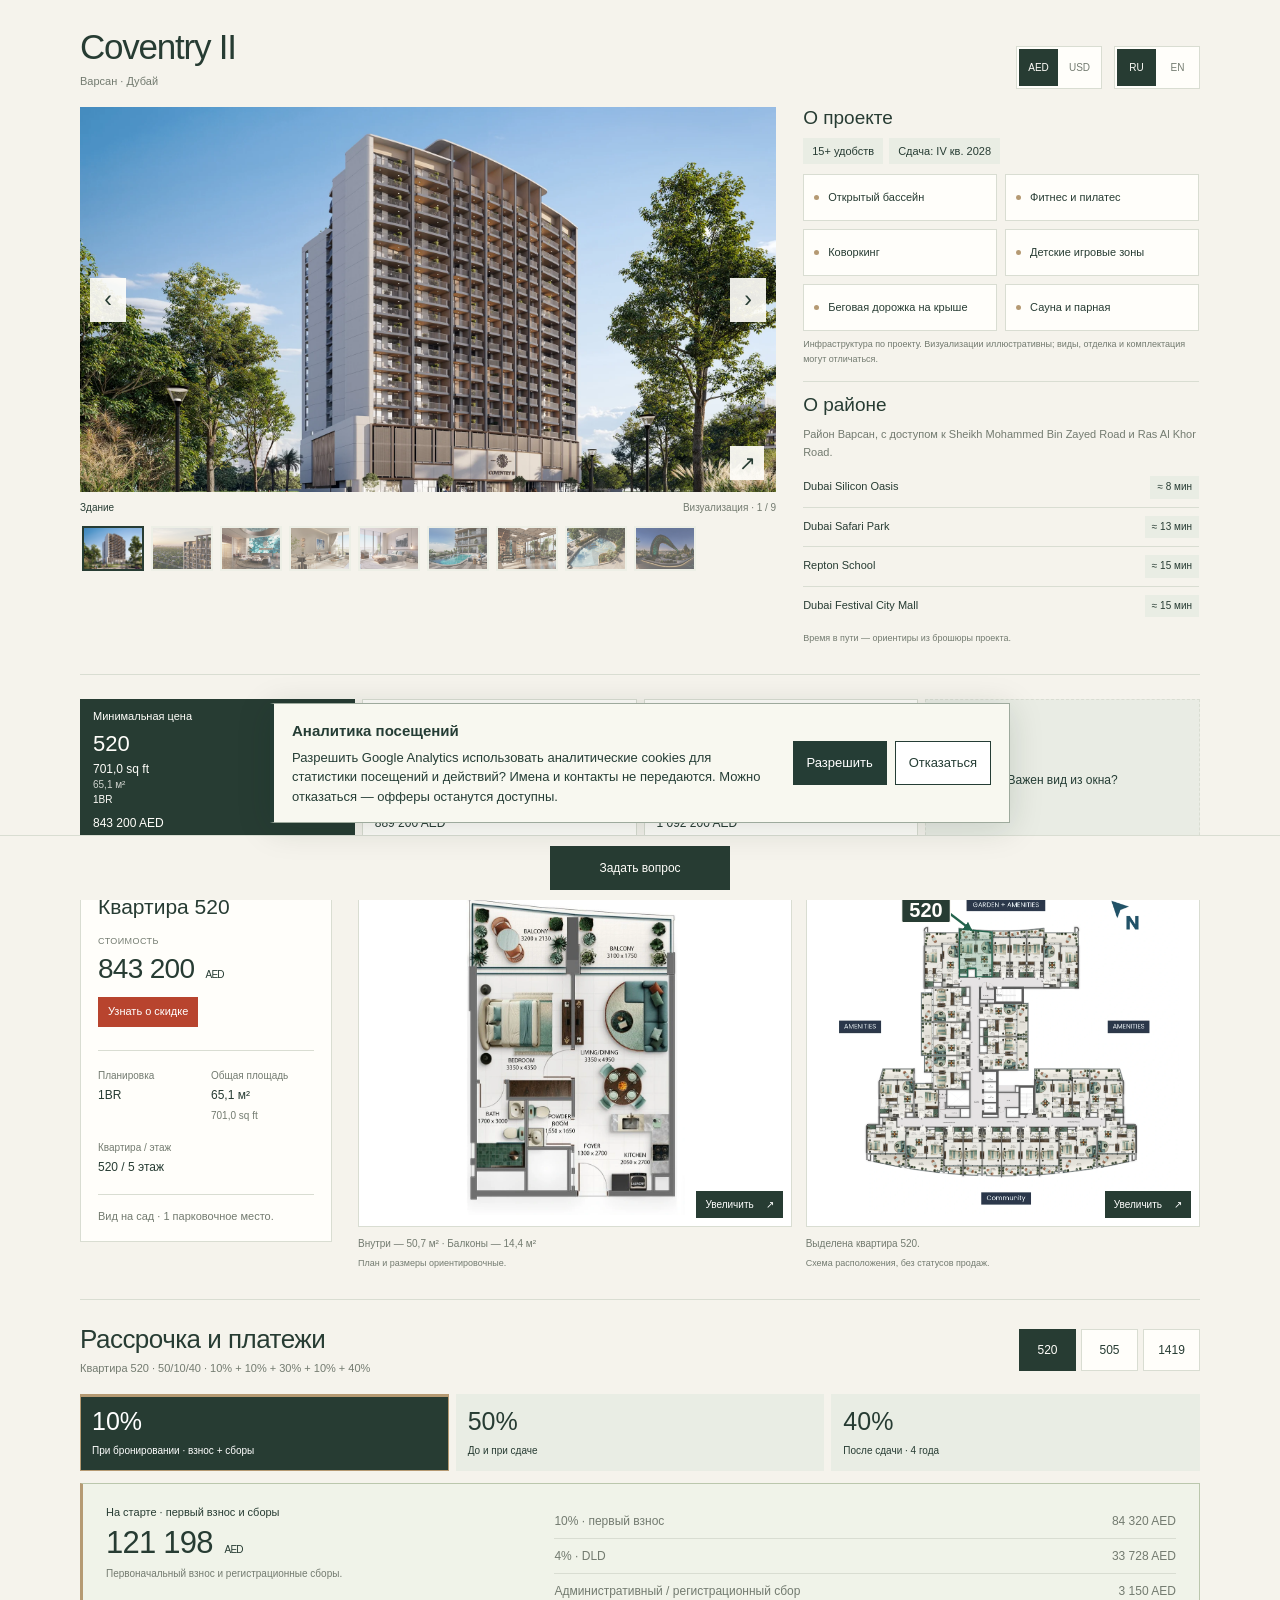
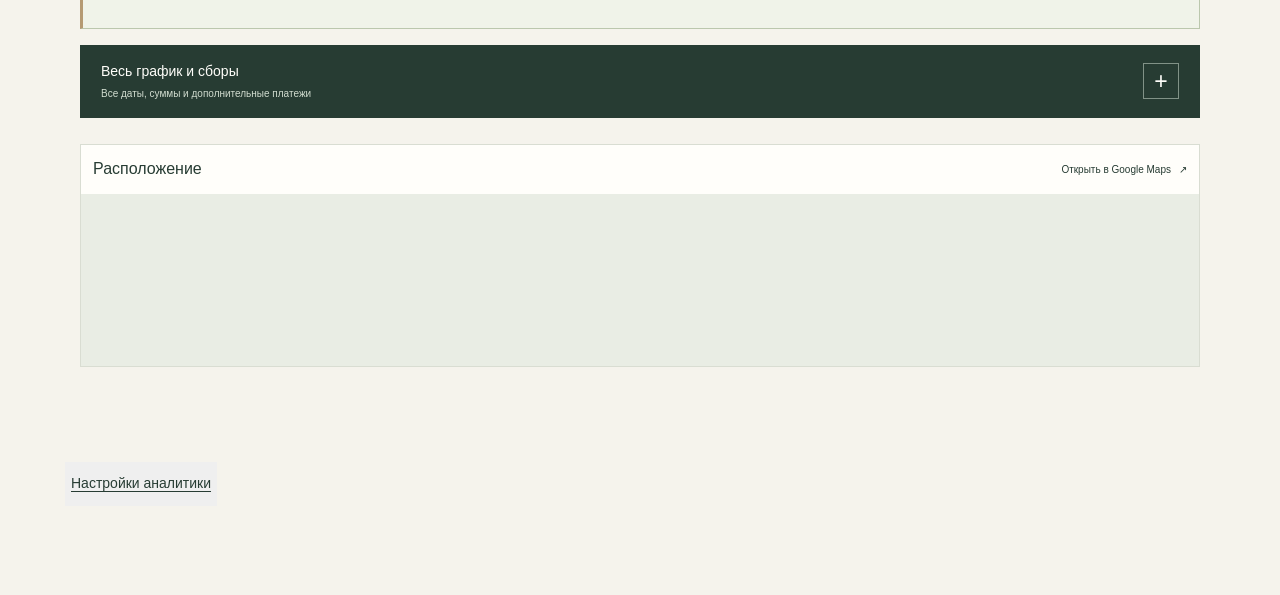
==== commit 3bcc3ae0: "Apply accepted mobile offer interface and consistent one-decimal area display" ====
--- a/coventry-2-414-520-303-v01/index.html
+++ b/coventry-2-414-520-303-v01/index.html
@@ -1515,6 +1515,39 @@
 /* Both source areas and rates; rate hierarchy follows currency. */
 .unit-choice{width:100%;min-width:0}.unit-options{grid-template-columns:repeat(4,minmax(0,1fr))}.unit-option{min-width:0;overflow-wrap:anywhere;min-height:82px}.unit-option .unit-category{display:block;font-size:11px;font-weight:500;line-height:1.4;margin-bottom:7px}.unit-option .unit-number{display:block}.unit-area-primary,.unit-area-secondary{display:block;line-height:1.45}.unit-area-primary{font-size:12px}.unit-area-secondary{font-size:10px;opacity:.78}.unit-option .unit-selection-price{display:block;font-size:12px;margin-top:7px}.unit-selection-rate{display:block;font-size:10px;line-height:1.5;margin-top:3px}.rate-primary{font-weight:500}.unit-request-view{display:flex;align-items:center;justify-content:center;text-align:center;font-size:12px;color:var(--green,#253d35);background:#e9ece4;border-style:dashed;min-height:44px}.unit-request-view:focus-visible{outline:2px solid #253d35;outline-offset:3px}@media(max-width:760px){.unit-options{grid-template-columns:repeat(2,minmax(0,1fr))}.unit-choice{width:100%}.unit-option{padding:10px}.unit-option .unit-number{font-size:20px}.unit-option .unit-size{font-size:10px}.unit-request-view{font-size:11px}}
 
+
+/* PRESENTATION_V16: accepted mobile interface, 24 October 2026. */
+.unit-price-currency,.mobile-unit-type,.unit-price-rate{display:none}
+@media(max-width:760px){
+ .unit-options{grid-template-columns:minmax(0,1fr);gap:6px}
+ .unit-options .unit-option:not(.unit-request-view){display:grid;grid-template-columns:minmax(0,1fr) auto;grid-template-rows:auto auto;align-items:center;column-gap:12px;row-gap:0;min-height:44px;padding:6px 10px;width:100%;overflow-wrap:normal}
+ .unit-options .unit-option .unit-category{grid-column:1;grid-row:1/3;align-self:center;margin:0;font-size:11px;line-height:1.3;font-weight:500}
+ .unit-options .unit-option .unit-number,.unit-options .unit-option .unit-description,.unit-options .unit-option .unit-area-primary,.unit-options .unit-option .unit-area-secondary,.unit-options .unit-option .unit-selection-rate{display:none}
+ .unit-options .unit-option .unit-selection-price{grid-column:2;grid-row:1/3;align-self:center;margin:0;font-size:16px;line-height:1.2;font-weight:650;letter-spacing:-.025em;text-align:right;white-space:nowrap}
+ .unit-options .unit-option .unit-selection-price [data-currency]{font-size:9px;font-weight:500;letter-spacing:0}
+ .unit-options .unit-request-view{display:flex;min-height:44px;padding:8px 10px;font-size:11px;justify-content:flex-start;text-align:left}
+ .unit-summary-header{display:grid;grid-template-columns:minmax(0,1fr) auto;gap:5px 8px;align-items:center}
+ .unit-summary-header h3{grid-column:1;grid-row:1;font-size:clamp(17px,4.7vw,20px);margin:0;line-height:1.25}
+ .unit-summary-header .unit-price-currency{grid-column:2;grid-row:1;display:inline-flex;margin:0;padding:0;border:0;background:transparent;gap:2px}
+ .unit-price-currency button{position:relative;isolation:isolate;min-width:44px;width:44px;min-height:44px;height:44px;padding:0;background:transparent;font-size:10px}
+ .unit-price-currency button::before{content:"";position:absolute;inset:8px 0;z-index:-1;background:var(--white);border:1px solid var(--line)}
+ .unit-price-currency button[aria-pressed="true"]{background:transparent;color:var(--white)}
+ .unit-price-currency button[aria-pressed="true"]::before{background:var(--ink);border-color:var(--ink)}
+ .unit-price-currency button:hover{box-shadow:none}
+ .unit-price-currency button:focus-visible{outline:2px solid var(--sand);outline-offset:1px}
+ .unit-summary-header .price{grid-column:1/-1;grid-row:2;min-width:0;max-width:100%;width:100%;margin:0;text-align:left;display:grid;grid-template-columns:minmax(0,1fr) 100px;column-gap:8px;row-gap:2px;align-items:center}
+ .unit-summary-header .price>.label{grid-column:1;grid-row:1;margin:0;font-size:8px}
+ .unit-summary-header .price>.amount{grid-column:1;grid-row:2;margin:0;font-size:clamp(20px,6vw,27px);line-height:1.2;white-space:nowrap}
+ .unit-summary-header .price>.unit-price-rate{grid-column:1;grid-row:3;display:block;font-size:10px;line-height:1.4;color:var(--muted);margin:0}
+ .unit-summary-header .price>.unit-price-contact{grid-column:2;grid-row:2/4;margin:0;align-self:center;min-width:0}
+ .unit-summary-header .price .unit-discount-button{max-width:100%;padding:6px 7px;font-size:10px;line-height:1.3}
+ .summary>.facts{margin-top:11px;padding:11px 0}
+}
+@media(max-width:359px){
+ .unit-options .unit-option .unit-selection-price{font-size:14px}
+ .unit-summary-header .price{grid-template-columns:minmax(0,1fr) 88px;column-gap:6px}
+ .unit-summary-header .price>.unit-price-rate{font-size:9px}
+}
 </style></head><body>
 <p id="template-status" class="page" role="status">Шаблон не заполнен. Данные нового предложения добавляет помощник по рабочему промпту.</p>
 <noscript><p class="page">Для просмотра предложения включите JavaScript. / Enable JavaScript to view the offer.</p></noscript>
@@ -1533,7 +1566,25 @@
   };
   let language = 'ru', currency = data.currency.base, unitIndex = 0, photoIndex = 0, stageIndex = 0, scheduleOpen = false;
   const t = key => ui[language][key];
-  const local = value => typeof value === 'string' ? value : value?.[language] || '';
+  /* PRESENTATION_V16 */
+  function measureNumber(value){return new Intl.NumberFormat(language==='ru'?'ru-RU':'en-GB',{minimumFractionDigits:1,maximumFractionDigits:1}).format(value);}
+  function measureText(text){
+    return text.replace(/(\d[\d\u00a0\u202f .,]*?)\s*(sq\.?\s*ft|sqft|м²|m²|sqm|кв\.\s*м)(?![\w²])/g,(match,raw,unit)=>{
+      let v=raw.trim().replace(/[\s\u00a0\u202f]/g,'');const comma=v.lastIndexOf(','),dot=v.lastIndexOf('.');
+      if(comma>=0&&dot>=0){if(comma>dot)v=v.replace(/\./g,'').replace(',','.');else v=v.replace(/,/g,'');}
+      else if(comma>=0){if(language==='en'&&/^\d{1,3}(,\d{3})+$/.test(v))v=v.replace(/,/g,'');else v=v.replace(',','.');}
+      const n=Number(v);return Number.isFinite(n)?measureNumber(n)+' '+unit:match;
+    });
+  }
+  function areaFact(value,unit){const text=local(value),a=unit.selection;if(!a||!/^\s*[\d\s.,]+\s*(?:sq ft|м²|m²)\s*$/.test(text))return text;const sqft=/sq ft\s*$/.test(text);return measureNumber(sqft?a.totalAreaSqft:a.totalAreaM2)+(sqft?' sq ft':language==='ru'?' м²':' m²');}
+  function chooseCurrency(code,nearPrice=false){
+    if(nearPrice&&typeof window.offerCurrencyChange==='function'){window.offerCurrencyChange(code);return;}
+    const position={top:window.scrollY,left:window.scrollX,behavior:'instant'};
+    currency=code;renderHeader();renderUnit();
+    if(nearPrice){document.querySelector('.unit-price-currency [data-currency-choice="'+code+'"]')?.focus({preventScroll:true});document.getElementById('unit-summary').getBoundingClientRect();window.scrollTo(position);}
+  }
+  function priceCurrency(){const group=labelledGroup('preference-switch unit-price-currency',t('currency'));for(const code of ['AED','USD']){const b=button('',code,()=>chooseCurrency(code,true));b.dataset.currencyChoice=code;b.setAttribute('aria-pressed',String(currency===code));group.append(b);}return group;}
+  const local = value => measureText(typeof value === 'string' ? value : value?.[language] || '');
   const isMoney = value => typeof value === 'number' && Number.isFinite(value) && value >= 0;
   // Постоянный расчётный курс проекта. Не запрашивать и не загружать онлайн.
   const AED_PER_USD = 3.66;
@@ -1553,7 +1604,7 @@
   function el(tag, className, value) {const node = document.createElement(tag); if (className) node.className = className; if (value !== undefined) node.textContent = value; return node;}
   function button(className, label, action) {const node = el('button', className, label); node.type='button'; if(action) node.addEventListener('click', action); return node;}
   function money(value) {return new Intl.NumberFormat(language === 'ru' ? 'ru-RU' : 'en-GB', {minimumFractionDigits:0,maximumFractionDigits:currency === 'USD' ? 0 : 2}).format(currency === 'USD' ? value / AED_PER_USD : value);}
-  function amount(value, withCurrency = true) {const wrap = el('span','num'); const n = el('span','',money(value)); n.dataset.baseAmount=String(value); wrap.append(n); if(withCurrency) {wrap.append(' '); const code=el('span','',currency); code.dataset.currency=''; wrap.append(code);} return wrap;}
+  function amount(value, withCurrency = true, measurePrecision = null) {const wrap = el('span','num'); const n = el('span','',measurePrecision===null?money(value):measureNumber(currency==='USD'?value/AED_PER_USD:value));if(measurePrecision!==null)n.dataset.measurePrecision=String(measurePrecision); n.dataset.baseAmount=String(value); wrap.append(n); if(withCurrency) {wrap.append(' '); const code=el('span','',currency); code.dataset.currency=''; wrap.append(code);} return wrap;}
   function content(target, value) {
     if(Array.isArray(value)) {for(const token of value) {if(isMoney(token.amount)) target.append(amount(token.amount, token.currency !== false)); else target.append(local(token.text));}}
     else target.textContent=local(value);
@@ -1566,7 +1617,7 @@
     if(local(data.project.location)) names.append(el('p','location',local(data.project.location)));
     const controls=el('div','header-controls');
     const currencies=labelledGroup('preference-switch',t('currency'));
-    for(const code of ['AED', 'USD']) {const b=button('',code,()=>{currency=code;renderHeader();renderUnit();});b.dataset.currencyChoice=code;b.setAttribute('aria-pressed',String(currency===code));currencies.append(b);}
+    for(const code of ['AED', 'USD']) {const b=button('',code,()=>chooseCurrency(code));b.dataset.currencyChoice=code;b.setAttribute('aria-pressed',String(currency===code));currencies.append(b);}
     controls.append(currencies);
     const languages=labelledGroup('preference-switch',t('language'));
     for(const lang of ['ru','en']) {const b=button('',lang.toUpperCase(),()=>{language=lang;render();});b.dataset.language=lang;b.setAttribute('aria-pressed',String(language===lang));b.setAttribute('aria-label',t(lang==='ru'?'russian':'english'));languages.append(b);}
@@ -1607,7 +1658,7 @@
     }
     if(!copy.children.length)aside.hidden=true;aside.append(copy);return aside;
   }
-  /* SELECTION_V15 */
+  /* SELECTION_V16 */
   const selectionLabels={minimum_price:{ru:'Минимальная цена',en:'Lowest price'},value_per_m2:{ru:'Выгодный метр',en:'Value per area'},premium:{ru:'Премиум',en:'Premium'}};
   if(data.selection?.mode==='automatic_1br' && (data.units.length!==3 || new Set(data.units.map(u=>(u.building||'')+'|'+u.id)).size!==3 || data.units.some((u,i)=>u.selection?.category!==['minimum_price','value_per_m2','premium'][i] || !(u.selection?.totalAreaM2>0) || !(u.selection?.totalAreaSqft>0)))){status.hidden=false;main.hidden=true;status.textContent='Проверьте три разные подтверждённые квартиры, площади и порядок категорий.';return;}
   function unitChoices(compact) {
@@ -1617,14 +1668,14 @@
       else {
         if(u.selection?.category)b.append(el('span','unit-category',local(selectionLabels[u.selection.category])));
         b.append(el('span','unit-number',u.id));
-        const fmt=v=>new Intl.NumberFormat(language==='ru'?'ru-RU':'en-GB',{maximumFractionDigits:2}).format(v),a=u.selection;
+        const fmt=v=>new Intl.NumberFormat(language==='ru'?'ru-RU':'en-GB',{minimumFractionDigits:1,maximumFractionDigits:1}).format(v),a=u.selection;
         if(a?.totalAreaSqft>0 && a?.totalAreaM2>0){b.append(el('span','unit-area-primary',fmt(a.totalAreaSqft)+' sq ft'),el('span','unit-area-secondary',fmt(a.totalAreaM2)+(language==='ru'?' м²':' m²')));}
         else if(local(u.choiceArea))b.append(el('span','unit-size',local(u.choiceArea)));
         if(local(u.choiceSubtitle))b.append(el('span','unit-description',local(u.choiceSubtitle)));
         if(a?.totalAreaSqft>0 && a?.totalAreaM2>0){const p=el('span','unit-selection-price');p.append(amount(u.price));b.append(p);
           const primary=el('span','unit-selection-rate rate-primary');
           const metric=currency==='USD',m2=language==='ru'?' / м²':' / m²';
-          primary.append(amount(u.price/(metric?a.totalAreaM2:a.totalAreaSqft)),metric?m2:' / sq ft');
+          primary.append(amount(u.price/(metric?a.totalAreaM2:a.totalAreaSqft),true,1),metric?m2:' / sq ft');
           b.append(primary);
         }
       }node.append(b);});
@@ -1636,8 +1687,8 @@
     const choice=el('div','unit-choice'), label=el('p','unit-choice-label',t('options'));label.id='unit-choice-label';choice.append(label,unitChoices(false));head.append(choice);node.append(head);
     const live=el('p','sr-only',local(unit.title)+'. '+money(unit.price)+' '+currency);live.id='unit-status';live.setAttribute('role','status');live.setAttribute('aria-live','polite');node.append(live);
     const layout=el('div','unit-layout'), summary=el('section','summary');summary.id='unit-summary';summary.setAttribute('aria-labelledby','selected-unit-title');
-    const top=el('div','unit-summary-header'), title=el('h3','',local(unit.title));title.id='selected-unit-title';const price=el('div','price');price.append(el('p','label',t('price')));const number=el('p','amount num');number.append(amount(unit.price,false),' ',el('small','',currency));price.append(number);top.append(title,price);summary.append(top);
-    const facts=el('div','facts');for(const item of unit.facts || []) {if(!local(item.value))continue;const fact=el('div','fact');fact.append(el('small','',local(item.label)),el('strong','num',local(item.value)));if(local(item.secondary))fact.append(el('span','secondary',local(item.secondary)));facts.append(fact);}summary.append(facts);
+    const top=el('div','unit-summary-header'), title=el('h3','',local(unit.title));title.id='selected-unit-title';const price=el('div','price');price.append(el('p','label',t('price')));const number=el('p','amount num');number.append(amount(unit.price,false),' ',el('small','',currency));price.append(number);const rate=el('p','unit-price-rate'),metric=currency==='USD',area=unit.selection?.[metric?'totalAreaM2':'totalAreaSqft'];if(area>0){rate.append(amount(unit.price/area,true,1),metric?(language==='ru'?' / м²':' / m²'):' / sq ft');price.append(rate);}top.append(title,priceCurrency(),price);summary.append(top);
+    const facts=el('div','facts');for(const item of unit.facts || []) {if(!local(item.value))continue;const fact=el('div','fact');fact.append(el('small','',local(item.label)),el('strong','num',areaFact(item.value,unit)));if(local(item.secondary))fact.append(el('span','secondary',areaFact(item.secondary,unit)));facts.append(fact);}summary.append(facts);
     if(local(unit.view))summary.append(el('p','view',local(unit.view)));layout.append(summary);
     const plans=el('div','plans-grid');plans.id='plans';plans.setAttribute('aria-label',t('plans'));
     for(const kind of ['unit','floor']) {const p=unit.plans?.[kind];if(!p)continue;const figure=el('figure','plan-card'), title=el('h3','sr-only',local(p.caption));title.id=kind==='unit'?'unit-plan-title':'floor-plan-title';const open=opener('plan-canvas',p,local(p.caption));open.id=kind==='unit'?'plan-open':'floor-open';const img=el('img');img.id=kind==='unit'?'plan-preview':'floor-preview';img.src=p.src;img.alt=local(p.alt)||local(p.caption);if(p.width)img.width=p.width;if(p.height)img.height=p.height;img.loading='lazy';
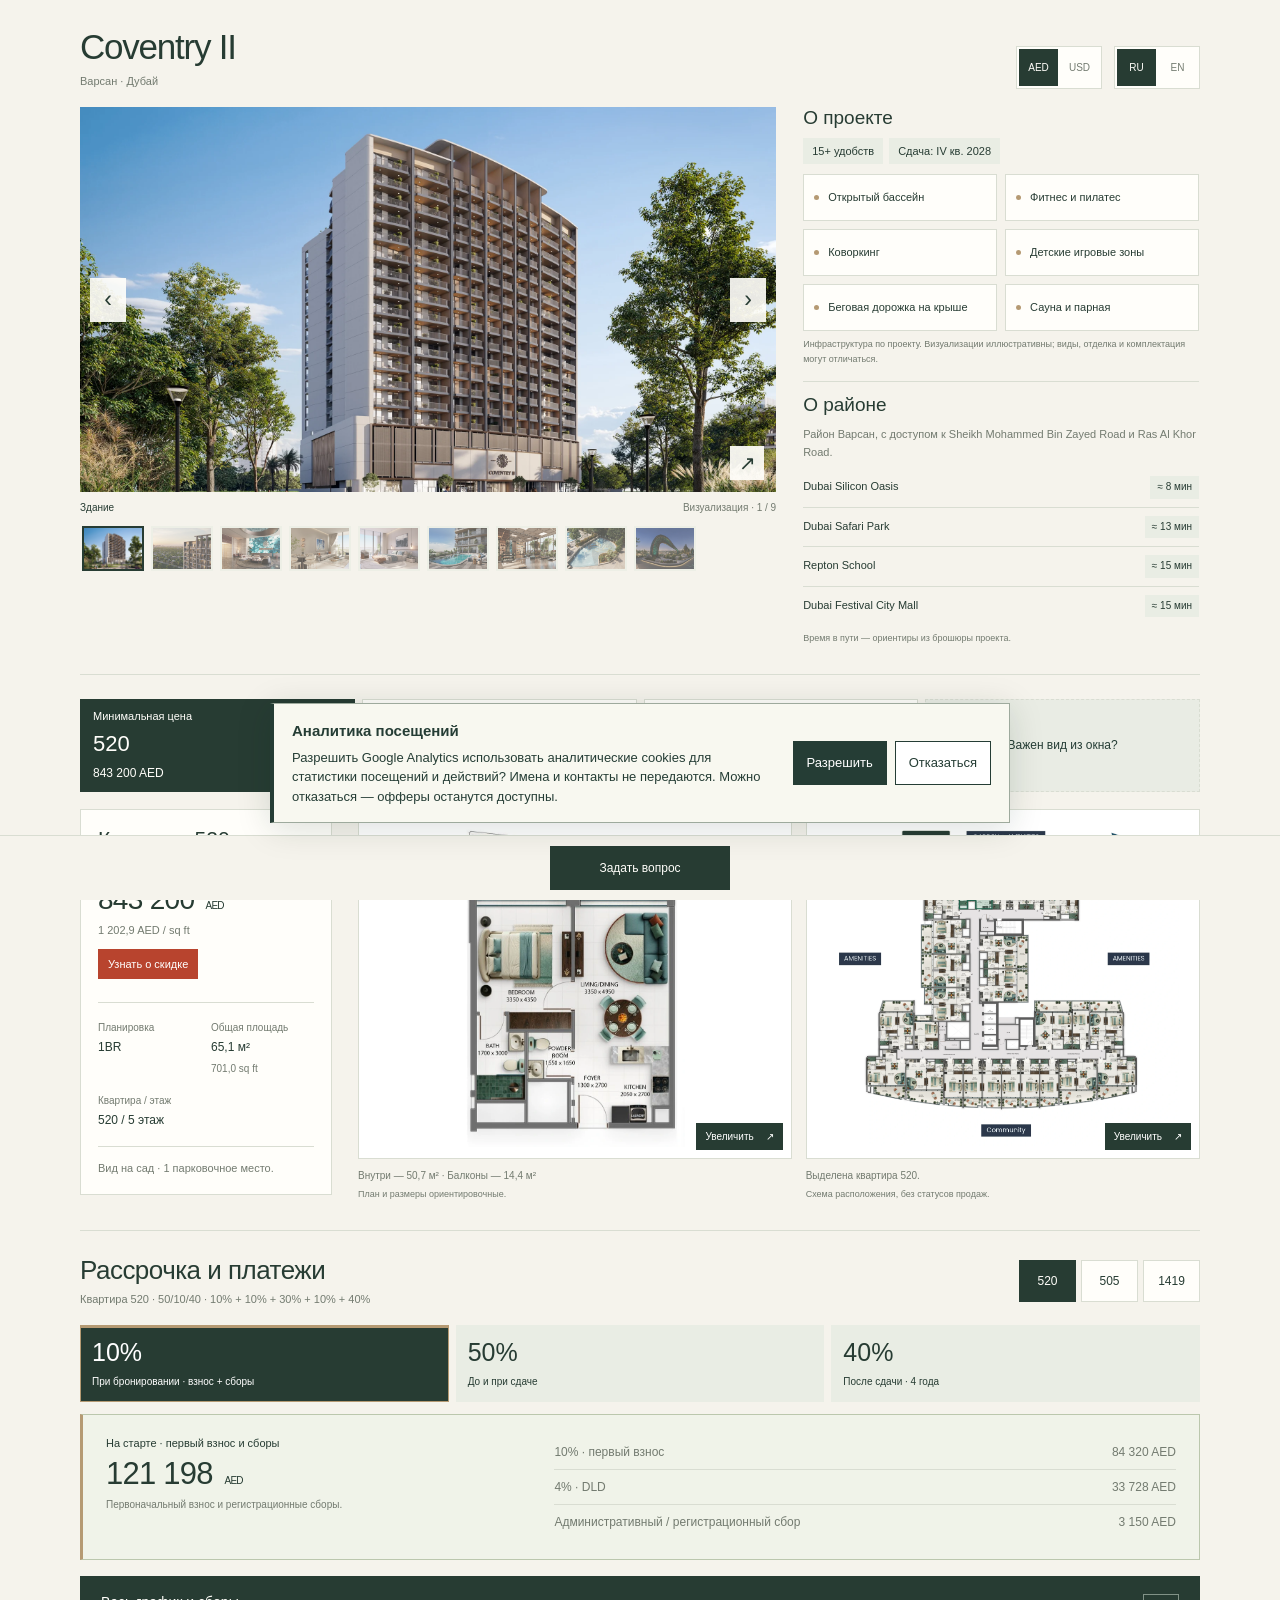
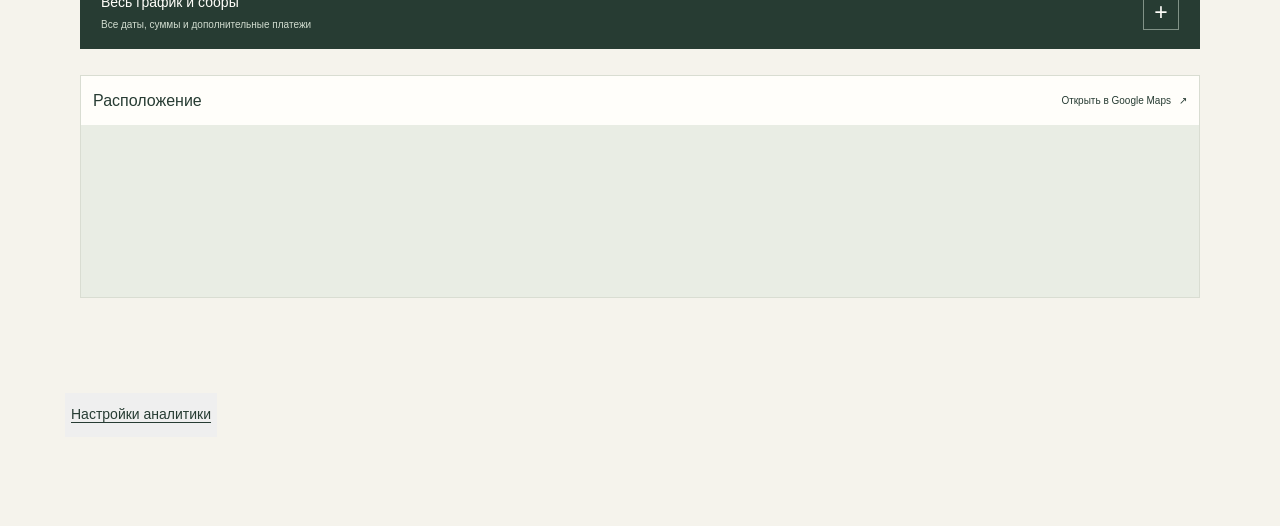
==== commit 1025b88b: "Simplify desktop apartment selectors while preserving mobile v03" ====
--- a/coventry-2-414-520-303-v01/index.html
+++ b/coventry-2-414-520-303-v01/index.html
@@ -1547,6 +1547,13 @@
  .unit-options .unit-option .unit-selection-price{font-size:14px}
  .unit-summary-header .price{grid-template-columns:minmax(0,1fr) 88px;column-gap:6px}
  .unit-summary-header .price>.unit-price-rate{font-size:9px}
+}
+
+
+/* PRESENTATION_V17: desktop selectors contain category, unit and total price only. */
+@media(min-width:761px){
+ .unit-options .unit-option .unit-area-primary,.unit-options .unit-option .unit-area-secondary,.unit-options .unit-option .unit-size,.unit-options .unit-option .unit-description,.unit-options .unit-option .unit-selection-rate{display:none}
+ .unit-summary-header .price>.unit-price-rate{display:block;font-size:11px;line-height:1.5;color:var(--muted);margin:5px 0 0}
 }
 </style></head><body>
 <p id="template-status" class="page" role="status">Шаблон не заполнен. Данные нового предложения добавляет помощник по рабочему промпту.</p>
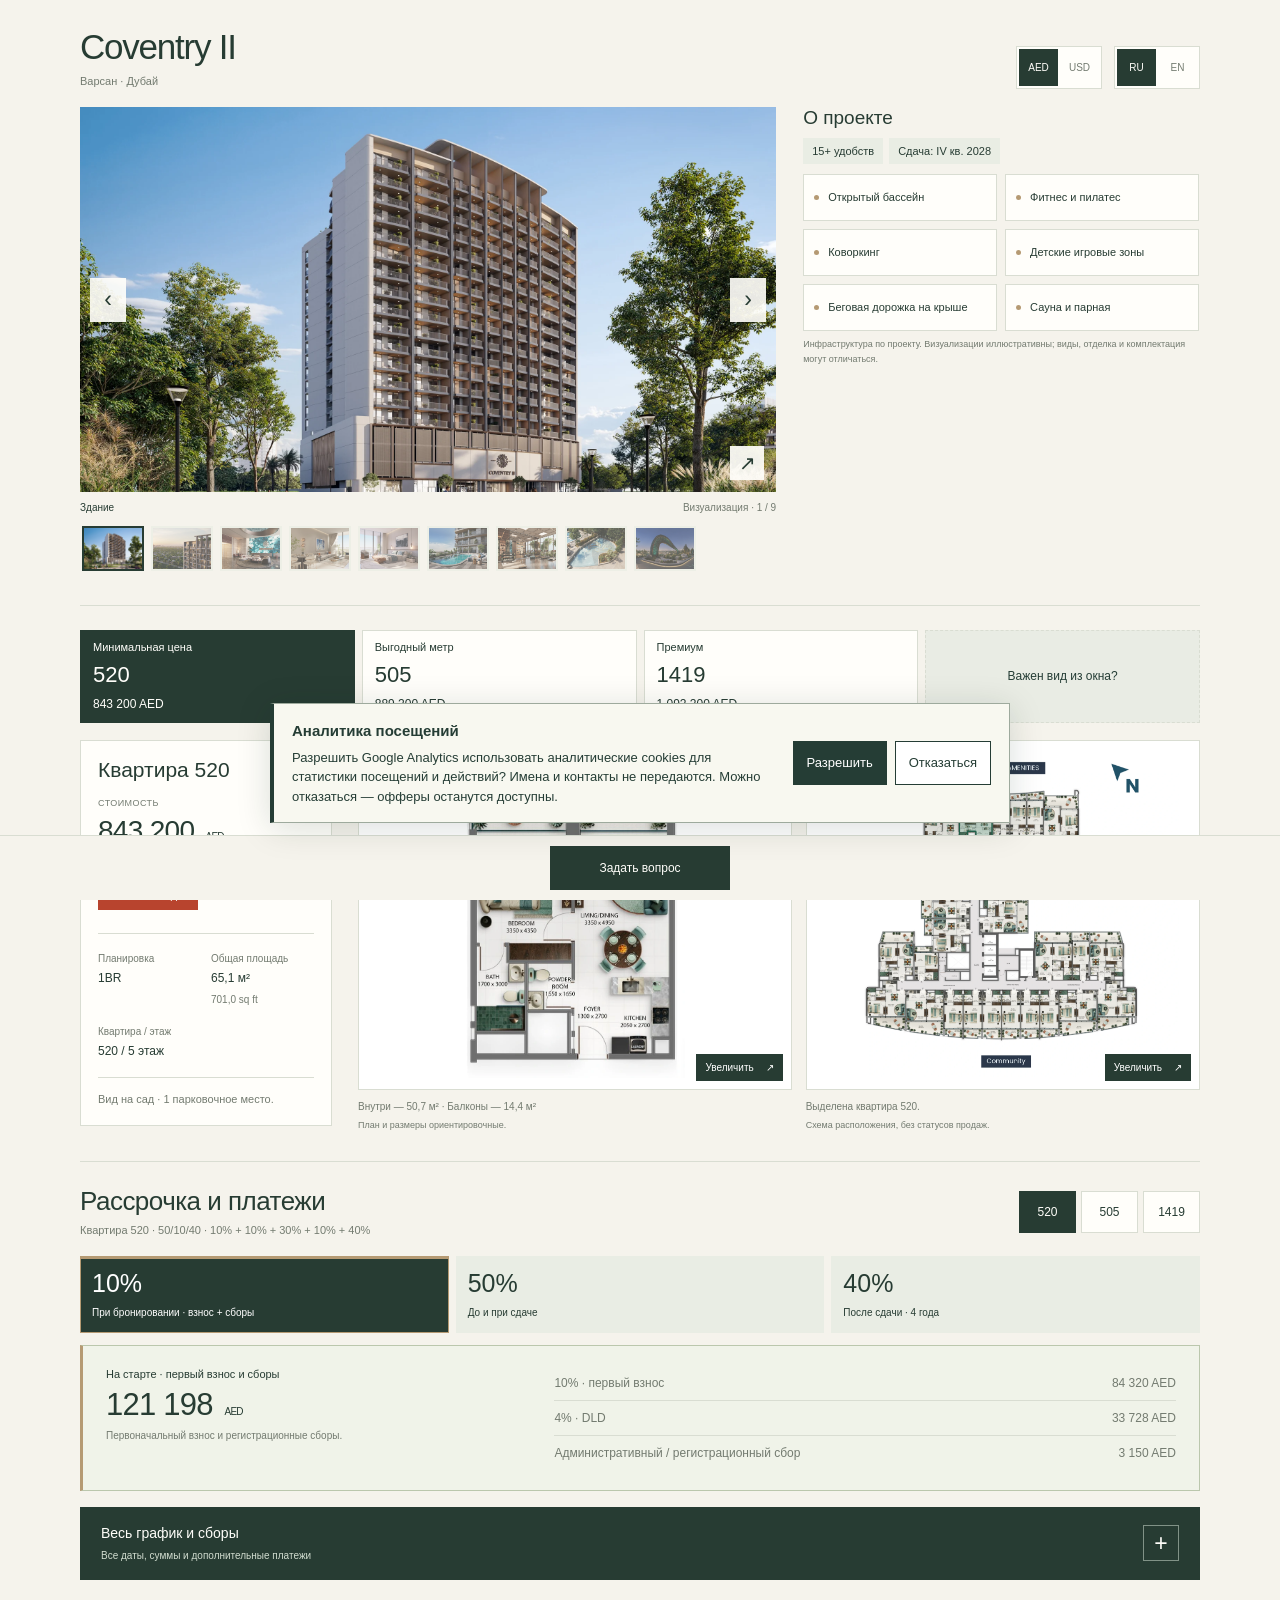
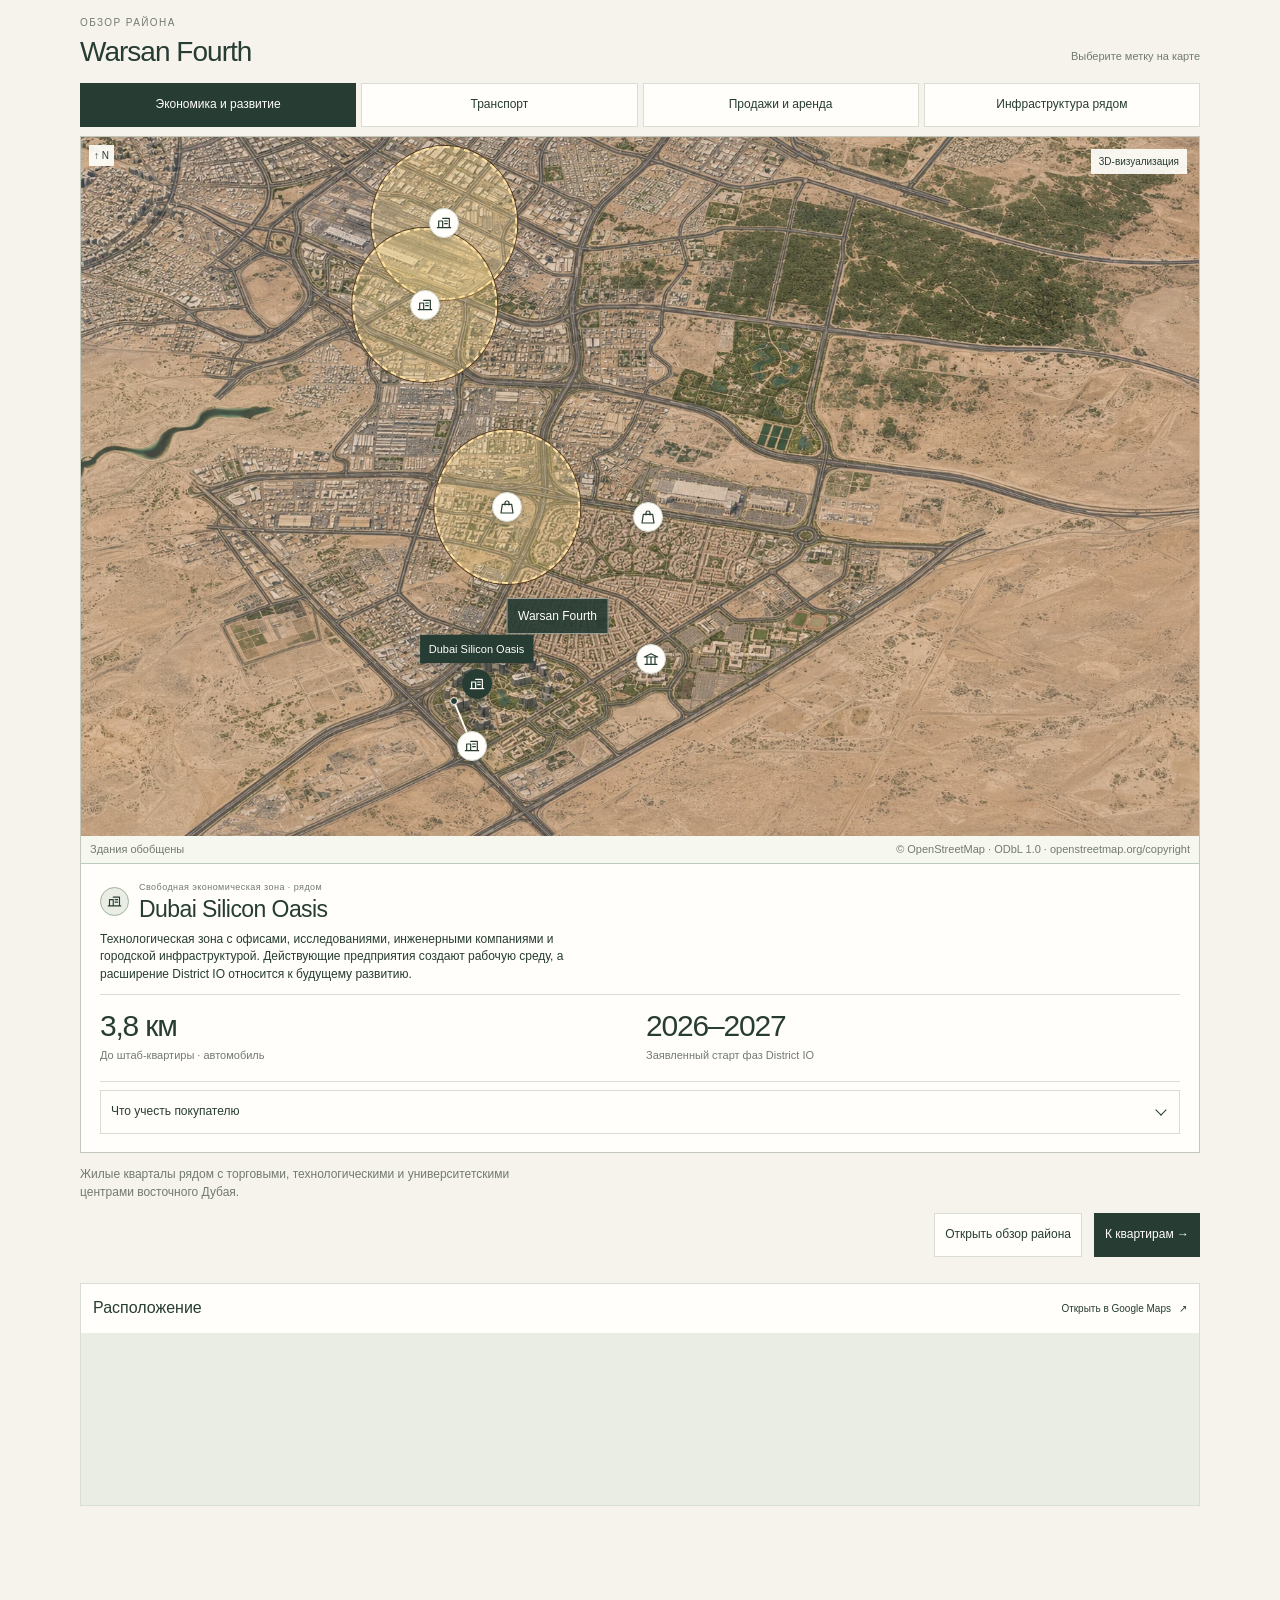
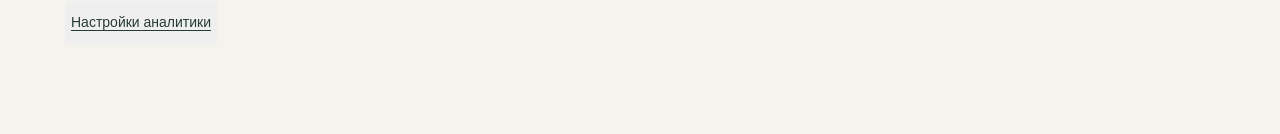
==== commit 6a4b89f9: "Publish approved Warsan Fourth v01 and link Coventry II and Greenfield 2" ====
--- a/coventry-2-414-520-303-v01/index.html
+++ b/coventry-2-414-520-303-v01/index.html
@@ -1597,7 +1597,7 @@
   const AED_PER_USD = 3.66;
   const asset = src => typeof src === 'string' && /^images\/[a-zA-Z0-9_./-]+$/.test(src) && !src.split('/').includes('..');
   const mapURL = value => {try {const url = new URL(value); return url.protocol === 'https:' && ['google.com','www.google.com','maps.google.com','maps.app.goo.gl'].includes(url.hostname) && url;} catch {return false;}};
-  // Пустая карта допустима только по прямому указанию Александра; принадлежность точки проверяется по источникам до сборки.
+  // Пустая карта допустима только по прямому указанию Aliaksandrа; принадлежность точки проверяется по источникам до сборки.
   const locationReady = data.map ? Boolean(mapURL(data.map.embedUrl) && mapURL(data.map.link)) : data.mapOmittedByRequest === true;
   // Принадлежность и точность выделения проверяются по исходным схемам до сборки.
   const floorSelectionReady = u => {const p=u.plans?.floor,s=p?.selection;return Boolean(p && asset(p.src) && s && s.unitId===u.id && ['source','svg'].includes(s.method) && (s.method!=='svg' || p.src.toLowerCase().endsWith('.svg')));};
@@ -1862,15 +1862,15 @@
   dialog.innerHTML='<div class="contact-heading"><h2 id="contact-title"></h2><button type="button" class="contact-close" aria-label="Закрыть">×</button></div><p class="contact-context" id="contact-context"></p><p id="contact-description"></p><div class="contact-channels"><a data-contact-channel="whatsapp" target="_blank" rel="noopener noreferrer" referrerpolicy="no-referrer">WhatsApp <span aria-hidden="true">↗</span></a><a data-contact-channel="telegram" target="_blank" rel="noopener noreferrer" referrerpolicy="no-referrer">Telegram <span aria-hidden="true">↗</span></a></div>';
   document.body.append(dialog);
   const wa=dialog.querySelector('[data-contact-channel="whatsapp"]'),tg=dialog.querySelector('[data-contact-channel="telegram"]');tg.href=TG;
-  const words={ru:{bestViewTitle:'Важен вид из окна?',bestViewBody:'Хотелось бы подобрать квартиру с лучшим видом. Какие варианты можете предложить?',discountTitle:'Узнать о скидке',questionTitle:'Задать вопрос',discountBody:'Напишите Александру — уточните возможность скидки или более выгодных условий.',questionBody:'Выберите удобный мессенджер — Александр ответит на ваши вопросы.',close:'Закрыть окно связи',unit:'Квартира',empty:'Проекты ещё не выбраны'},en:{bestViewTitle:'Is the view important to you?',bestViewBody:'I’d like an apartment with a better view. What options could you suggest?',discountTitle:'Ask about a discount',questionTitle:'Ask a question',discountBody:'Message Alexander to ask whether a discount or better purchase terms may be available.',questionBody:'Choose your preferred messenger — Alexander will answer your questions.',close:'Close contact options',unit:'Apartment',empty:'No projects selected yet'}};
+  const words={ru:{bestViewTitle:'Важен вид из окна?',bestViewBody:'Хотелось бы подобрать квартиру с лучшим видом. Какие варианты можете предложить?',discountTitle:'Узнать о скидке',questionTitle:'Задать вопрос',discountBody:'Напишите Aliaksandrу — уточните возможность скидки или более выгодных условий.',questionBody:'Выберите удобный мессенджер — Aliaksandr ответит на ваши вопросы.',close:'Закрыть окно связи',unit:'Квартира',empty:'Проекты ещё не выбраны'},en:{bestViewTitle:'Is the view important to you?',bestViewBody:'I’d like an apartment with a better view. What options could you suggest?',discountTitle:'Ask about a discount',questionTitle:'Ask a question',discountBody:'Message Aliaksandr to ask whether a discount or better purchase terms may be available.',questionBody:'Choose your preferred messenger — Aliaksandr will answer your questions.',close:'Close contact options',unit:'Apartment',empty:'No projects selected yet'}};
   const language=()=>context?.language==='en'?'en':'ru';
   function publicLink(){const u=new URL(PUBLIC);if(context?.page==='projects'&&!standaloneTag)u.hash='project='+context.project_id;return u.href;}
   function draft(){
     const en=language()==='en';
-    if(intent==='best_view')return (en?`Alexander, hello! I’m interested in project ${context.projectName}. I’d like an apartment with a better view. What options could you suggest?`:`Александр, здравствуйте! Интересует проект ${context.projectName}. Хотелось бы подобрать квартиру с лучшим видом. Какие варианты можете предложить?`)+'\n'+publicLink();
-    if(context.page==='projects')return (intent==='discount'?(en?`Alexander, hello! I’m interested in ${context.projectName}, apartment ${context.unit_id}. Could I get a discount or better purchase terms?`:`Александр, здравствуйте! Интересует ${context.projectName}, квартира ${context.unit_id}. Можно ли получить скидку или более выгодные условия?`):(en?`Alexander, hello! I have a question about project ${context.projectName}, apartment ${context.unit_id}.`:`Александр, здравствуйте! У меня вопрос по проекту ${context.projectName}, квартире ${context.unit_id}.`))+'\n'+publicLink();
-    if(context.page==='compare'){const names=context.selectedProjects.map(o=>o.name).join(', ');return (names?(en?`Alexander, hello! I have a question about these selected projects: ${names}.`:`Александр, здравствуйте! У меня вопрос по выбранным проектам: ${names}.`):(en?'Alexander, hello! I have a question about comparing projects.':'Александр, здравствуйте! У меня вопрос по сравнению проектов.'))+'\n'+PUBLIC;}
-    return (en?'Alexander, hello! I have a question about projects and apartment options.':'Александр, здравствуйте! У меня вопрос по проектам и вариантам квартир.')+'\n'+PUBLIC;
+    if(intent==='best_view')return (en?`Aliaksandr, hello! I’m interested in project ${context.projectName}. I’d like an apartment with a better view. What options could you suggest?`:`Aliaksandr, здравствуйте! Интересует проект ${context.projectName}. Хотелось бы подобрать квартиру с лучшим видом. Какие варианты можете предложить?`)+'\n'+publicLink();
+    if(context.page==='projects')return (intent==='discount'?(en?`Aliaksandr, hello! I’m interested in ${context.projectName}, apartment ${context.unit_id}. Could I get a discount or better purchase terms?`:`Aliaksandr, здравствуйте! Интересует ${context.projectName}, квартира ${context.unit_id}. Можно ли получить скидку или более выгодные условия?`):(en?`Aliaksandr, hello! I have a question about project ${context.projectName}, apartment ${context.unit_id}.`:`Aliaksandr, здравствуйте! У меня вопрос по проекту ${context.projectName}, квартире ${context.unit_id}.`))+'\n'+publicLink();
+    if(context.page==='compare'){const names=context.selectedProjects.map(o=>o.name).join(', ');return (names?(en?`Aliaksandr, hello! I have a question about these selected projects: ${names}.`:`Aliaksandr, здравствуйте! У меня вопрос по выбранным проектам: ${names}.`):(en?'Aliaksandr, hello! I have a question about comparing projects.':'Aliaksandr, здравствуйте! У меня вопрос по сравнению проектов.'))+'\n'+PUBLIC;}
+    return (en?'Aliaksandr, hello! I have a question about projects and apartment options.':'Aliaksandr, здравствуйте! У меня вопрос по проектам и вариантам квартир.')+'\n'+PUBLIC;
   }
   function fill(){if(!context)return;const w=words[language()];dialog.querySelector('#contact-title').textContent=intent==='best_view'?w.bestViewTitle:intent==='discount'?w.discountTitle:w.questionTitle;dialog.querySelector('#contact-description').textContent=intent==='best_view'?w.bestViewBody:intent==='discount'?w.discountBody:w.questionBody;dialog.querySelector('.contact-close').setAttribute('aria-label',w.close);dialog.querySelector('#contact-context').textContent=context.page==='projects'?context.projectName+(intent==='best_view'?'':' · '+w.unit+' '+context.unit_id):context.page==='compare'?(context.selectedProjects.map(o=>o.name).join(' · ')||w.empty):'';const u=new URL(WA);u.searchParams.set('text',draft());wa.href=u.href;}
   function event(name,extra={}){try{window.OfferAnalytics?.event(name,{project_id:context.project_id,unit_id:context.page==='projects'&&intent!=='best_view'?context.unit_id:'',section_id:'contact',contact_placement:placement,contact_intent:intent,action:name==='contact_open'?'open':'messenger_redirect',...(context.page==='compare'?{comparison_count:context.selectedProjects.length}:{}),...extra});}catch{}}
@@ -2043,4 +2043,10 @@
 })();
 </script>
 <!-- OFFER_ANALYTICS_END -->
+<!-- OFFER_DISTRICT_START -->
+<link rel="stylesheet" href="../unified/district-slides.css?v=20261111-warsan-v01">
+<script defer src="../unified/district-data.js?v=20261111-warsan-v01"></script>
+<script defer src="../unified/district-slides.js?v=20261111-warsan-v01"></script>
+<script defer src="../unified/district-offer.js?v=20261111-warsan-v01"></script>
+<!-- OFFER_DISTRICT_END -->
 </body></html>
--- a/unified/district-slides.css
+++ b/unified/district-slides.css
@@ -0,0 +1,461 @@
+/* Shared district controls use the same light frame and regular text. */
+.d3-control {
+  box-sizing: border-box;
+  display: inline-flex;
+  align-items: center;
+  justify-content: center;
+  gap: 9px;
+  min-width: 44px;
+  min-height: 44px;
+  padding: 8px 10px;
+  border: 1px solid var(--line);
+  border-radius: 0;
+  background: var(--white);
+  color: var(--ink);
+  font-family: inherit;
+  font-size: 12px;
+  font-weight: 400;
+  line-height: 1.3;
+  text-decoration: none;
+  cursor: pointer;
+  -webkit-tap-highlight-color: transparent;
+}
+.d3-control :where(strong,b,i,small) { font-weight: inherit; }
+.d3-control:is([aria-selected="true"],[aria-pressed="true"],.d3-control--primary) {
+  border-color: var(--ink);
+  background: var(--ink);
+  color: var(--white);
+}
+.d3-control:focus-visible { outline: 2px solid var(--sand); outline-offset: 2px; }
+.d3-choice { justify-content: flex-start; gap: 7px; text-align: left; overflow-wrap: anywhere; }
+.d3-choice[aria-pressed="true"],details[open] > .d3-disclosure {
+  border-color: #a0b39c;
+  background: var(--soft);
+  color: var(--ink);
+}
+.d3-disclosure { display: flex; justify-content: space-between; width: 100%; text-align: left; list-style: none; }
+.d3-disclosure::marker { content: ""; }
+.d3-disclosure::-webkit-details-marker { display: none; }
+.d3-disclosure::after {
+  content: "";
+  flex: none;
+  width: 7px;
+  height: 7px;
+  margin: 0 4px 4px 0;
+  border-right: 1px solid currentColor;
+  border-bottom: 1px solid currentColor;
+  transform: rotate(45deg);
+}
+details[open] > .d3-disclosure::after { margin-bottom: 0; transform: rotate(225deg); }
+
+.d3-overview,.scene-overview{margin:6px 0 25px;color:var(--ink)}.d3-heading{display:flex;align-items:end;justify-content:space-between;gap:18px;padding:9px 0 16px}.d3-heading h1{font-size:32px;line-height:1.12;font-weight:400;letter-spacing:-.035em;margin:0}.d3-heading .eyebrow{margin:0 0 6px}.d3-hint{font-size:11px;color:var(--muted);margin:0 0 3px}.d3-topics{display:grid;grid-template-columns:repeat(3,minmax(0,1fr));gap:5px;margin-bottom:9px}.d3-topic{padding:10px 12px}.d3-topic i{font-size:10px;opacity:.55;font-style:normal}.d3-stage{height:470px;position:relative;border:1px solid #c2c9bc;background:#d5d7ca;isolation:isolate;overflow:hidden}.d3-map-window{position:absolute;inset:0;overflow:hidden;touch-action:pan-y pinch-zoom}.d3-plane{position:absolute;width:100%;aspect-ratio:1672/941;top:75%;transform:translateY(-75%)}.d3-plane>img{display:block;width:100%;height:auto;filter:saturate(.87) contrast(.96)}.d3-overlay,.d3-markers{position:absolute;inset:0;width:100%;height:100%}.d3-overlay{pointer-events:none}.d3-markers{pointer-events:none}.d3-markers button{pointer-events:auto}.d3-visualization{position:absolute;top:12px;right:12px;background:#fffefaeb;padding:6px 8px;font-size:10px;line-height:1.3}.d3-district-label{position:absolute;transform:translate(-50%,-50%);color:var(--white);background:#273c33e8;padding:8px 11px;font-size:12px;white-space:nowrap;border:1px solid #ffffff7a;box-shadow:0 2px 8px #14261d1c;pointer-events:none}.d3-pin{position:absolute;left:var(--x);top:var(--y);min-height:44px;min-width:44px;display:flex;align-items:center;gap:4px;transform:translate(-22px,-50%);padding:7px;border:0;background:transparent;z-index:3;filter:drop-shadow(0 2px 5px #102b3240);color:var(--ink)}.d3-pin i{display:grid;place-items:center;flex:none;font-style:normal;font-size:11px;font-weight:400;width:30px;height:30px;border:1px solid var(--line);border-radius:50%;background:var(--white)}.d3-pin-label{background:var(--white);border:1px solid var(--line);font-size:11px;font-weight:400;padding:6px 8px;line-height:1.3;white-space:nowrap}.d3-pin em{font-size:8px;font-style:normal;text-transform:uppercase;color:var(--muted);padding-left:5px;margin-left:4px;border-left:1px solid var(--line)}.d3-pin.is-selected i{background:var(--ink);color:var(--white);border-color:var(--ink)}.d3-pin.is-selected .d3-pin-label{background:var(--ink);color:var(--white);border-color:var(--ink)}.d3-pin.is-selected em{color:#d3ddcb}.d3-pin.d3-pin--edge-left-label .d3-pin-label{position:absolute;right:calc(100% + 3px)}.d3-pin--station .d3-pin-label{font-size:10px}.d3-area-options{position:absolute;transform:translate(-50%,-50%);display:flex;gap:4px;z-index:3;background:var(--white);border:1px solid #c6d2bf;padding:4px;box-shadow:0 4px 15px #142d282e}.d3-area-option{gap:7px;padding:7px 12px;white-space:nowrap}.d3-area-option i{font-size:10px;font-style:normal}.d3-info{position:absolute;left:18px;bottom:18px;width:308px;background:#fffefaf7;border:1px solid #d0d8c9;padding:18px 19px;z-index:4;box-shadow:0 8px 28px #172f2929}.d3-info p,.d3-info figure{margin:0}.d3-card-head{display:flex;gap:10px;align-items:center}.d3-index{display:grid;place-items:center;flex:none;width:29px;height:29px;border:1px solid #a0b39c;background:var(--soft);border-radius:50%;font-size:12px}.d3-info .d3-kicker{font-size:9px;letter-spacing:.05em;color:var(--muted);margin-bottom:2px;line-height:1.3}.d3-card-head :is(h2,h3){font-size:23px;line-height:1.1;letter-spacing:-.025em;margin:0;font-weight:400}.d3-info .d3-period{font-size:10px;line-height:1.4;color:var(--muted);margin:11px 0 13px}.d3-employment-kpis{display:grid;grid-template-columns:.9fr 1.1fr;gap:12px;border-top:1px solid var(--line);padding-top:13px}.d3-employment-kpis strong{display:block;font-size:30px;white-space:nowrap;line-height:1.2;letter-spacing:-.04em;font-weight:400}.d3-employment-kpis em{font-style:normal;font-size:20px}.d3-employment-kpis span{color:var(--muted);font-size:11px;display:block;margin-top:3px}.d3-info .d3-meaning{font-size:12px;line-height:1.45;margin-top:15px}.d3-info .d3-big-number{font-size:36px;line-height:1.1;letter-spacing:-.04em;margin:14px 0 10px}.d3-big-number small{font-size:13px;letter-spacing:0}.d3-info .d3-metric-label{font-size:13px;color:var(--muted)}.d3-bar{height:13px;background:#d6dfcd;border-right:1px solid #8b9e7a}.d3-bar>span{display:block;background:#456548;height:100%}.d3-axis{display:flex;justify-content:space-between;font-size:9px;line-height:1.4;color:var(--muted);margin-top:5px;gap:10px}.d3-info.d3-info--routes{width:338px;padding:16px 17px}.d3-info.d3-info--routes h2{font-size:19px}.d3-info.d3-info--routes .d3-period{margin:10px 0 6px}.d3-routes{border-top:1px solid var(--line)}.d3-routes>div{display:flex;gap:10px;justify-content:space-between;align-items:center;min-height:32px;padding:5px 0;border-bottom:1px solid #d9ddd2a8;font-size:10px;line-height:1.3}.d3-routes>div:last-child{border:0}.d3-routes strong{flex:none;font-size:14px;white-space:nowrap;font-weight:400}.d3-routes small{font-size:10px}.d3-routes>div:last-child strong{font-size:10px;color:var(--muted)}.d3-transport-symbol{display:grid;place-items:center;margin:22px 0 10px;width:74px;height:58px;border:2px solid #4b6549;background:var(--soft);font-size:24px}.d3-transport-symbol.is-metro{border-radius:50%;width:58px;color:#a44133;border-color:#a44133}.d3-info.d3-info--sales{width:310px;padding:17px 19px}.d3-sales-top{display:flex;justify-content:space-between;align-items:center;border-top:1px solid var(--line);padding:10px 0 7px;gap:12px}.d3-sales-top strong{font-size:36px;line-height:1.2;letter-spacing:-.04em;display:block;font-weight:400}.d3-sales-top span{font-size:11px;color:var(--muted)}.d3-donut{width:103px;flex:none;text-align:center}.d3-donut svg{display:block;width:89px;margin:auto}.d3-donut text{font:400 21px var(--sans);fill:var(--ink)}.d3-donut text.d3-donut-sub{font:9px var(--sans);fill:var(--muted)}.d3-donut figcaption{font-size:8px;color:var(--muted)}.d3-market-price{border-top:1px solid var(--line);padding:10px 0}.d3-market-price strong{display:block;font-size:28px;line-height:1.2;letter-spacing:-.035em;white-space:nowrap;font-weight:400}.d3-market-price small{font-size:14px;letter-spacing:0}.d3-market-price span,.d3-market-rate>span{display:block;font-size:10px;line-height:1.4;color:var(--muted);margin-top:4px}.d3-market-rate{border-top:1px solid var(--line);padding:10px 0 0}.d3-market-rate strong{font-size:20px;letter-spacing:-.015em;font-weight:400}.d3-market-rate small{font-size:11px}.d3-info .d3-territory{font-size:9px;color:var(--muted);margin-top:13px;line-height:1.3}.d3-rent-chart{border-top:1px solid var(--line);padding-top:12px}.d3-rent-row{margin-bottom:13px}.d3-rent-row>div:first-child{display:flex;align-items:center;justify-content:space-between;gap:10px;margin-bottom:4px;font-size:12px}.d3-rent-row strong{font-size:20px;letter-spacing:-.02em;font-weight:400;white-space:nowrap}.d3-rent-row strong small{font-size:11px}.d3-rent-chart figcaption{font-size:10px;color:var(--muted);margin-top:5px}.d3-controls{display:flex;align-items:center;justify-content:space-between;gap:10px;border:1px solid var(--line);border-top:0;background:var(--white);padding:9px 12px}.d3-arrow{font-size:12px;min-height:44px;padding:8px 16px;min-width:95px}.d3-arrow:disabled{color:#9ca294;cursor:default}.d3-progress{display:flex;align-items:center;gap:7px;font-size:11px}.d3-progress>span{color:var(--muted)}.d3-progress>div{display:flex;gap:4px;margin-left:12px}.d3-progress i{display:block;width:19px;height:3px;background:var(--line)}.d3-progress i.is-current{background:var(--ink)}.d3-stage:focus-visible{outline:2px solid var(--sand);outline-offset:3px}:is(.d3-overview,.scene-overview) button:focus-visible{outline:2px solid var(--sand);outline-offset:3px}
+@media(max-width:760px){.d3-overview,.scene-overview{margin-top:5px}.d3-heading{display:block;padding:8px 0 13px}.d3-heading h1{font-size:28px}.d3-heading .eyebrow{font-size:9px;margin-bottom:5px}.d3-hint{font-size:10px;line-height:1.4;margin-top:7px}.d3-topics{gap:4px;margin-bottom:7px}.d3-topic{font-size:10px;line-height:1.25;padding:6px 5px;min-height:44px}.d3-topic i{display:none}.d3-stage{height:440px}.d3-map-window{inset:0 0 auto;height:220px}.d3-plane{width:auto;min-width:100%;height:100%;aspect-ratio:1672/941;left:50%;top:0;transform:translateX(-50%)}.d3-plane>img{width:100%;height:100%}.d3-visualization{font-size:8px;top:6px;right:6px;padding:4px 6px}.d3-district-label{font-size:8px;padding:5px 6px}.d3-economy .d3-district-label{top:var(--district-mobile-y)!important;left:var(--district-mobile-x)!important}.d3-pin{transform:translate(-50%,-50%);width:44px;height:44px;min-height:44px;justify-content:center;padding:0;filter:drop-shadow(0 1px 3px #102b3245)}.d3-pin i{width:25px;height:25px;font-size:9px;border-width:1px}.d3-pin-label{position:absolute;left:50%;top:35px;transform:translateX(-50%);font-size:8px;padding:3px 5px;line-height:1.2}.d3-pin em{font-size:6px;margin-left:2px;padding-left:3px}.d3-pin.d3-pin--port .d3-pin-label{top:-1px}.d3-pin.d3-pin--edge-right .d3-pin-label{top:-2px}.d3-pin.d3-pin--coast .d3-pin-label{left:40%;top:34px}.d3-pin.d3-pin--edge-left-label .d3-pin-label{font-size:7px;right:0;left:auto;transform:none;top:33px}.d3-pin.d3-pin--edge-left-label em{font-size:5px}.d3-info{inset:220px 0 0;width:auto!important;border:0;border-top:1px solid #becbbb;box-shadow:none;padding:14px 16px;background:var(--white)}.d3-card-head{gap:9px}.d3-card-head :is(h2,h3){font-size:22px}.d3-info .d3-kicker{font-size:8px}.d3-index{width:27px;height:27px;font-size:11px}.d3-info .d3-period{font-size:9px;margin:8px 0 10px;line-height:1.35}.d3-employment-kpis{gap:12px;padding-top:10px}.d3-employment-kpis strong{font-size:32px}.d3-employment-kpis em{font-size:21px}.d3-employment-kpis span{font-size:10px;margin-top:1px}.d3-info .d3-meaning{font-size:11px;margin-top:12px;line-height:1.4}.d3-info .d3-big-number{font-size:32px;margin:9px 0 7px}.d3-big-number small{font-size:12px}.d3-info .d3-metric-label{font-size:11px}.d3-axis{font-size:8px}.d3-controls{padding:8px;gap:5px}.d3-arrow{font-size:10px;min-height:44px;min-width:82px;padding:7px 11px}.d3-progress{font-size:10px;gap:4px}.d3-progress>div{gap:3px;margin-left:6px}.d3-progress i{width:11px}.d3-transport .d3-map-window{height:145px}.d3-transport .d3-info{top:145px;padding:12px}.d3-info.d3-info--routes h2{font-size:16px}.d3-info.d3-info--routes .d3-period{font-size:8px;margin:7px 0 4px}.d3-routes>div{min-height:24px;font-size:9px;padding:3px 0}.d3-routes strong{font-size:11px}.d3-routes small{font-size:9px}.d3-routes>div:last-child strong{font-size:8px}.d3-transport .d3-district-label{font-size:7px}.d3-transport .d3-pin-label{font-size:7px}.d3-pin.d3-pin--station .d3-pin-label{top:34px;left:80%}.d3-pin.d3-pin--route .d3-pin-label{top:-3px}.d3-pin.d3-pin--road .d3-pin-label{top:32px}.d3-market .d3-map-window{height:170px}.d3-market .d3-info{top:170px;padding:12px 15px}.d3-market .d3-card-head :is(h2,h3){font-size:19px}.d3-market .d3-period{font-size:9px;margin:4px 0}.d3-sales-top{padding:0}.d3-sales-top strong{font-size:29px}.d3-donut{width:106px;display:flex;align-items:center;gap:3px}.d3-donut svg{width:62px;flex:none}.d3-donut figcaption{font-size:7px;text-align:left;max-width:42px}.d3-market-price{padding:5px 0}.d3-market-price strong{font-size:25px}.d3-market-price small{font-size:13px}.d3-market-rate{padding:6px 0}.d3-market-rate strong{font-size:18px}.d3-market-rate small{font-size:10px}.d3-info .d3-territory{font-size:8px;margin-top:4px;line-height:1.2}.d3-area-options{padding:2px;gap:2px;left:var(--options-mobile-x)!important;top:var(--options-mobile-y)!important}.d3-area-option{font-size:9px;min-height:44px;padding:5px 7px;gap:4px}.d3-market .d3-district-label{top:var(--district-mobile-y)!important;left:var(--district-mobile-x)!important}.d3-rent-chart{padding-top:8px}.d3-rent-row{margin-bottom:8px}.d3-rent-row>div:first-child{font-size:10px;margin-bottom:3px;line-height:1.1}.d3-rent-row strong{font-size:17px}.d3-rent-row strong small{font-size:10px}.d3-rent-row .d3-bar{height:10px}.d3-rent-chart figcaption{font-size:8px;margin-top:4px}}
+@media(max-width:340px){.d3-heading h1{font-size:25px}.d3-topic{font-size:9px}.d3-info{padding:13px 14px}.d3-employment-kpis strong{font-size:29px}.d3-info .d3-meaning{font-size:10px}.d3-pin-label{font-size:7px}.d3-pin em{font-size:6px}.d3-district-label{font-size:7px}.d3-routes>div{font-size:8px}.d3-routes strong{font-size:10px}.d3-card-head :is(h2,h3){font-size:20px}.d3-market .d3-info{padding:11px 12px}.d3-market-price strong{font-size:24px}.d3-info.d3-info--compact-period .d3-period,.d3-info.d3-info--compact-period .d3-period{font-size:8px}.d3-rent-row{margin-bottom:7px}}
+
+/* Preserve the image aspect ratio and the full 44 px targets at 320 CSS px. */
+@media(max-width:760px){.d3-plane{width:100%;min-width:0;height:auto;aspect-ratio:1672/941;left:50%;top:50%;transform:translate(-50%,-50%)}.d3-economy .d3-map-window{height:200px}.d3-economy .d3-info{top:200px}.d3-economy .d3-plane{width:max(100%,354px)}}
+/* Keep the relocated station label apart from the route and district labels. */
+@media(max-width:760px){.d3-pin.d3-pin--station .d3-pin-label{top:-4px;left:0}.d3-transport .d3-district-label{left:var(--district-mobile-x)!important;top:var(--district-mobile-y)!important}}
+/* Expo is above/right of the airport: keep its full target and label inside the image. */
+.d3-pin.d3-pin--edge-right .d3-pin-label{position:absolute;right:calc(100% + 3px)}
+@media(max-width:760px){.d3-economy .d3-plane{width:100%}.d3-pin.d3-pin--edge-right .d3-pin-label{left:auto;right:2px;top:34px;transform:none}.d3-pin.d3-pin--route .d3-pin-label{left:auto;right:calc(100% + 2px);top:14px;transform:none}}
+
+@media(max-width:760px){.d3-pin{left:var(--pin-mobile-x,var(--x));top:var(--pin-mobile-y,var(--y))}}
+
+/* Shared overview inside an offer, immediately before its map. */
+.district-offer-mount{display:block;min-width:0;width:100%;margin:26px 0 18px}.d3-overview--embedded{margin:0;font:14px/1.5 var(--sans)}.d3-overview--embedded figure{margin:0}.d3-overview--embedded .d3-heading h2{font-size:28px;line-height:1.12;font-weight:400;letter-spacing:-.035em;margin:0}.d3-overview--embedded .eyebrow{font-size:10px;line-height:1.5;text-transform:uppercase;letter-spacing:.14em;color:var(--muted)}
+@media(max-width:760px){.district-offer-mount{margin:22px 0 16px}.d3-overview--embedded .d3-heading h2{font-size:26px}}
+@media(max-width:340px){.d3-overview--embedded .d3-heading h2{font-size:24px}}
+
+:root { --d3-places-layout: 1; }
+.d3-topics--places { grid-template-columns: repeat(4,minmax(0,1fr)); }
+.d3-stage.d3-stage--places {
+  height: auto;
+  padding: 18px;
+  border: 1px solid var(--line);
+  border-radius: 12px;
+  background: var(--white);
+}
+.d3-places-heading { margin-bottom: 14px; }
+.d3-places-heading h2 { margin: 0; font-size: clamp(20px,2.4vw,27px); line-height: 1.2; }
+.d3-places-heading p { margin: 4px 0 0; color: var(--muted); font-size: 14px; }
+.d3-place-frame { border: 1px solid #d9dece; border-radius: 10px; overflow: hidden; }
+.d3-map-window.d3-places-map {
+  position: relative;
+  inset: auto;
+  height: auto;
+  aspect-ratio: 2.36;
+  background: #d5d7ca;
+}
+.d3-places-plane {
+  position: absolute;
+  top: 50%;
+  width: 100%;
+  aspect-ratio: var(--d3-place-ratio);
+  transform: translateY(-50%);
+}
+.d3-places-image,.d3-place-leaders { position: absolute; inset: 0; width: 100%; height: 100%; display: block; pointer-events: none; }
+.d3-place-leader-edge,.d3-place-leader { fill: none; vector-effect: non-scaling-stroke; }
+.d3-place-leader-edge { stroke: #20382a; stroke-width: 3; }
+.d3-place-leader { stroke: #fffefa; stroke-width: 1.4; }
+.d3-place-anchor { fill: #273c33; stroke: #fffefa; stroke-width: 1.5; vector-effect: non-scaling-stroke; }
+.d3-place-context { position: absolute; display: flex; align-items: center; gap: 4px; font-size: 11px; line-height: 1.3; font-weight: 650; white-space: nowrap; pointer-events: none; }
+.d3-place-context--district { padding: 6px 8px; color: var(--white); background: #273c33ed; }
+.d3-place-context--station { transform: translate(-11px,-50%); }
+.d3-place-context--station b { display: grid; place-items: center; width: 22px; height: 22px; border: 2px solid var(--white); border-radius: 50%; background: var(--ink); color: var(--white); }
+.d3-place-context--station span,.d3-place-context--road { padding: 4px 6px; background: var(--white); }
+.d3-place-context--road { transform: translate(-50%,-50%); }
+.d3-visualization.d3-place-visualization { left: 12px; right: auto; }
+.d3-pin.d3-place-pin { width: 44px; height: 44px; justify-content: center; padding: 0; transform: translate(-50%,-50%); }
+.d3-place-pin .d3-pin-label { position: absolute; top: auto; left: calc(100% + 1px); transform: none; }
+.d3-place-pin--left .d3-pin-label { left: auto; right: calc(100% + 1px); }
+.d3-place-pin .d3-place-pin-short { display: none; }
+.d3-place-caption { display: flex; flex-wrap: wrap; justify-content: space-between; gap: 2px 12px; padding: 5px 9px; background: #f6f7ef; color: var(--muted); font-size: 11px; }
+.d3-map-credit { overflow-wrap: anywhere; }
+.d3-map-window.d3-places-map--missing { aspect-ratio: auto; padding: 15px; }
+.d3-places-map--missing .d3-places-plane,.d3-places-map--missing .d3-place-visualization { display: none; }
+.d3-place-unavailable { margin: 0; }
+
+.d3-place-list { display: grid; grid-template-columns: repeat(3,minmax(0,1fr)); gap: 7px; margin: 12px 0; }
+.d3-place-option {
+  padding: 6px 8px;
+}
+.d3-place-option i,.d3-place-icon { display: grid; place-items: center; flex: none; width: 30px; height: 30px; border-radius: 50%; color: #315140; background: #e9eee4; font-size: 12px; font-style: normal; font-weight: 400; }
+.d3-place-option.is-selected i { color: var(--white); background: var(--ink); }
+.d3-place-option strong,.d3-place-option small { display: block; }
+.d3-place-option strong { font-size: 13px; }
+.d3-place-option small { color: var(--muted); font-size: 12px; }
+
+.d3-info.d3-info--place {
+  position: static;
+  width: auto;
+  max-height: none;
+  overflow: visible;
+  box-shadow: none;
+  display: grid;
+  grid-template-columns: minmax(0,1.55fr) minmax(210px,1fr);
+  gap: 22px;
+  padding: 20px;
+  border: 1px solid #dce3d7;
+  border-radius: 10px;
+  background: #fbfcf7;
+}
+.d3-place-card-head { display: flex; align-items: start; gap: 11px; }
+.d3-place-icon { width: 40px; height: 40px; border-radius: 8px; }
+.d3-place-icon svg { width: 22px; height: 22px; }
+.d3-place-meta { color: var(--muted); font-size: 12px; font-weight: 400; }
+.d3-info--place h3 { margin: 1px 0 0; font-size: clamp(21px,2.5vw,29px); line-height: 1.12; letter-spacing: -.025em; }
+.d3-info--place .d3-place-description { margin: 10px 0 14px; font-size: 15px; }
+.d3-place-facts { display: grid; grid-template-columns: repeat(2,minmax(0,1fr)); gap: 10px; border-top: 1px solid var(--line); margin: 0; padding-top: 10px; }
+.d3-place-facts dt { color: var(--muted); font-size: 12px; }
+.d3-place-facts dd { margin: 3px 0 0; font-size: 14px; font-weight: 600; overflow-wrap: anywhere; }
+.d3-place-route { display: flex; flex-direction: column; justify-content: center; align-items: start; padding-left: 20px; border-left: 1px solid var(--line); gap: 7px; }
+.d3-place-route p { color: var(--muted); font-size: 13px; }
+.d3-place-route .d3-place-route-title { color: var(--ink); font-size: 14px; }
+.d3-place-pin:focus-visible { outline: 2px solid var(--sand); outline-offset: 2px; }
+
+@media(max-width:850px) {
+  .d3-map-window.d3-places-map { aspect-ratio: 1672/941; }
+  .d3-place-context span,.d3-place-context--district { display: none; }
+  .d3-place-pin .d3-place-pin-full { display: none; }
+  .d3-place-pin .d3-place-pin-short { display: block; left: 50%; right: auto; top: 37px; transform: translateX(-50%); padding: 3px 5px; font-size: 10px; line-height: 1.2; }
+  .d3-place-pin i { width: 27px; height: 27px; font-size: 10px; }
+}
+@media(max-width:600px) {
+  .d3-topics--places { grid-template-columns: repeat(2,minmax(0,1fr)); }
+  .d3-topics--places .d3-topic { min-height: 46px; }
+  .d3-stage.d3-stage--places { padding: 9px; }
+  .d3-places-heading { margin-bottom: 9px; }
+  .d3-places-heading p { font-size: 13px; }
+  .d3-visualization.d3-place-visualization { top: 7px; left: 7px; font-size: 10px; }
+  .d3-place-context--station { font-size: 9px; transform: translate(-8px,-50%); }
+  .d3-place-context--station b { width: 16px; height: 16px; border-width: 1px; }
+  .d3-place-context--road { font-size: 10px; padding: 2px 4px; }
+  .d3-place-list { gap: 4px; margin: 8px 0; }
+  .d3-place-option { min-height: 46px; padding: 4px; gap: 4px; }
+  .d3-place-option i { width: 23px; height: 23px; font-size: 10px; }
+  .d3-place-option strong { font-size: 11px; }
+  .d3-place-option small { display: none; }
+  .d3-info.d3-info--place { grid-template-columns: minmax(0,1fr); padding: 12px; gap: 13px; }
+  .d3-info--place .d3-place-description { font-size: 14px; }
+  .d3-place-route { padding: 11px 0 0; border: 0; border-top: 1px solid var(--line); }
+}
+
+.d3-overview--summary .d3-summary-intro { margin: 0 0 18px; max-width: 71ch; color: var(--muted); }
+.d3-overview--summary .d3-map-window.d3-places-map { height: clamp(192px,37vw,350px); aspect-ratio: auto; background: #dce3d0; }
+.d3-overview--summary .d3-places-plane { inset: 0; height: 100%; aspect-ratio: auto; transform: none; }
+.d3-overview--summary .d3-places-image { object-fit: fill; }
+.d3-overview--summary .d3-visualization.d3-place-visualization { top: 8px; right: 8px; left: auto; }
+.d3-overview--summary .d3-map-window.d3-places-map--missing { height: auto; }
+.d3-overview--summary .d3-place-context--district {
+  display: block; transform: translateY(-50%); border: 1px solid var(--line); border-radius: 5px;
+  padding: 2px 5px; background: #fffefaed; color: var(--ink); font-size: 11px;
+}
+.d3-overview--summary .d3-place-context--district span { display: inline; }
+.d3-overview--summary .d3-place-context--district:last-of-type { transform: translate(-100%,-50%); }
+.d3-overview--summary .d3-place-pin .d3-pin-label { display: none; }
+.d3-overview--summary .d3-place-pin i { width: 100%; height: 100%; border: 0; color: inherit; background: transparent; font-size: 13px; }
+.d3-overview--summary .d3-pin.d3-place-pin {
+  border: 1px solid var(--line); border-radius: 50%; background: #fffefa; color: var(--ink); box-shadow: 0 2px 7px #24372955;
+}
+.d3-overview--summary .d3-pin.d3-place-pin.is-selected {
+  border-color: var(--ink); background: var(--ink); color: #fffefa;
+}
+.d3-overview--summary .d3-info.d3-info--place { display: block; }
+.d3-summary-meta { display: flex; justify-content: space-between; align-items: start; gap: 8px; }
+.d3-summary-meta > span { flex: none; padding: 3px 8px; border-radius: 12px; background: #e9ede4; font-size: 12px; font-weight: 650; }
+.d3-overview--summary .d3-place-facts {
+  grid-template-columns: repeat(auto-fit,minmax(min(100%,164px),1fr)); border: 0; padding: 0;
+}
+.d3-overview--summary .d3-place-facts > div { padding: 8px 10px; border: 1px solid var(--line); border-radius: 7px; background: var(--white); }
+.d3-overview--summary .d3-place-facts dd { font-size: 16px; font-variant-numeric: tabular-nums; }
+.d3-overview--summary .d3-place-facts dd small { font-size: .83em; }
+.d3-summary-details { margin-top: 10px; }
+.d3-summary-details dl { display: grid; grid-template-columns: repeat(auto-fit,minmax(min(100%,235px),1fr)); gap: 10px; margin: 8px 0 10px; }
+.d3-summary-details dt,.d3-market-note { color: var(--muted); font-size: 13px; }
+.d3-summary-details dd { margin: 0; font-size: 14px; }
+.d3-market-summary { margin-top: 14px; padding: 16px; border: 1px solid var(--line); border-radius: 12px; background: var(--white); }
+.d3-market-summary h2 { margin: 2px 0 10px; font-size: clamp(20px,2.4vw,27px); }
+.d3-market-note { margin: 8px 0 0; }
+.d3-summary-actions { display: flex; flex-wrap: wrap; justify-content: end; align-items: center; gap: 4px 12px; margin-top: 12px; }
+@media(max-width: 600px) {
+  .d3-overview--summary .d3-place-list { grid-template-columns: 1fr; }
+  .d3-overview--summary .d3-place-option { gap: 8px; padding: 4px 9px; }
+  .d3-overview--summary .d3-place-option strong { font-size: 14px; }
+  .d3-market-summary { padding: 12px; }
+}
+
+/* The same stage and card typography, with the card in the page flow. */
+.d3-stage.d3-stage--flow { height: auto; background: var(--white); }
+.d3-info.d3-info--flow {
+  position: static;
+  width: auto;
+  border: 0;
+  border-top: 1px solid #becbbb;
+  background: var(--white);
+  box-shadow: none;
+}
+.d3-info--flow .d3-kicker { margin: 0 0 3px; }
+.d3-info--flow .d3-meaning { max-width: 74ch; margin-top: 9px; }
+
+/* The desktop card covers some map markers at intermediate widths. */
+@media (min-width: 761px) and (max-width: 960px) {
+  .d3-stage:is(.d3-economy,.d3-transport) { height: auto; background: var(--white); }
+  :is(.d3-economy,.d3-transport) .d3-map-window { position: relative; height: 470px; }
+  :is(.d3-economy,.d3-transport) .d3-info {
+    position: static;
+    width: auto;
+    border: 0;
+    border-top: 1px solid #becbbb;
+    background: var(--white);
+    box-shadow: none;
+  }
+  .d3-economy .d3-pin--coast .d3-pin-label {
+    position: absolute;
+    left: 50%;
+    top: 100%;
+    transform: translateX(-50%);
+  }
+}
+
+.scene-overview [hidden] { display: none !important; }
+.scene-overview .map-figure { margin: 0; }
+.scene-overview .map {
+  isolation: isolate;
+  position: relative;
+  aspect-ratio: var(--map-ratio);
+  background: #d5d7ca;
+  overflow: hidden;
+}
+.scene-overview .map img,.scene-overview :is(.map-overlay,.pins,.leaders,.transfer-line) {
+  display: block;
+  position: absolute;
+  inset: 0;
+  width: 100%;
+  height: 100%;
+}
+.scene-overview .map img {
+  inset: auto;
+  left: var(--img-x);
+  top: var(--img-y);
+  width: var(--img-w);
+  height: var(--img-h);
+  filter: saturate(.87) contrast(.96);
+  pointer-events: none;
+}
+.scene-overview :is(.leaders,.transfer-line) { pointer-events: none; }
+.scene-overview .leaders path,.scene-overview .transfer-line path {
+  fill: none;
+  vector-effect: non-scaling-stroke;
+  filter: drop-shadow(0 1px 1px #161d19);
+}
+.scene-overview .leaders path { stroke: #fffcf2; stroke-width: 2; }
+.scene-overview .transfer-line path { stroke: #a7efcb; stroke-width: 4; stroke-linecap: round; }
+.scene-overview .map-anchor {
+  position: absolute;
+  width: 8px;
+  height: 8px;
+  transform: translate(-50%,-50%);
+  border: 1px solid var(--white);
+  border-radius: 50%;
+  background: var(--ink);
+  pointer-events: none;
+}
+.scene-overview .map-anchor--approximate {
+  width: 13%;
+  height: 22%;
+  border: 2px dashed #ffe3a3;
+  background: #ffdf8d49;
+  box-shadow: 0 0 0 1px #553a1f;
+}
+.scene-overview .map-area {
+  position: absolute;
+  z-index: 1;
+  width: max-content;
+  transform: translate(-50%,-50%);
+  pointer-events: none;
+}
+.scene-overview .d3-visualization,.scene-overview .compass { z-index: 4; pointer-events: none; }
+.scene-overview .compass {
+  position: absolute;
+  top: 8px;
+  left: 8px;
+  padding: 3px 5px;
+  background: #fffefaeb;
+  font-size: 10px;
+}
+.scene-overview .place-icon { display: grid; place-items: center; flex: none; width: 18px; height: 18px; }
+.scene-overview .place-icon svg { display: block; width: 100%; height: 100%; }
+.scene-overview .pin {
+  position: absolute;
+  z-index: 2;
+  left: var(--x);
+  top: var(--y);
+  transform: translate(-50%,-50%);
+  display: grid;
+  place-items: center;
+  width: 44px;
+  height: 44px;
+  padding: 0;
+  border: 0;
+  border-radius: 50%;
+  background: transparent;
+  color: var(--ink);
+  filter: drop-shadow(0 2px 5px #102b3240);
+}
+.scene-overview .pin > .place-icon {
+  width: 30px;
+  height: 30px;
+  padding: 6px;
+  border: 1px solid var(--line);
+  border-radius: 50%;
+  background: var(--white);
+}
+.scene-overview .pin[aria-pressed="true"] { z-index: 3; color: var(--white); }
+.scene-overview .pin[aria-pressed="true"] > .place-icon { background: var(--ink); border-color: var(--ink); }
+.scene-overview .pin--future > .place-icon { color: #68451e; border: 1px dashed #8a5b20; background: #fff0cb; }
+.scene-overview .pin--future[aria-pressed="true"] > .place-icon { color: var(--white); border-color: #ffe5ab; background: #68451e; }
+.scene-overview .pin:focus-visible { outline: 2px solid var(--white); outline-offset: 0; }
+.scene-overview .pin-name {
+  display: none;
+  position: absolute;
+  transform: translate(-50%,-50%);
+  width: max-content;
+  max-width: min(50vw,210px);
+  color: var(--ink);
+  text-align: center;
+  white-space: normal;
+  pointer-events: none;
+}
+.scene-overview [data-scene="district"] .pin-name,.scene-overview .pin[aria-pressed="true"] .pin-name { display: block; }
+.scene-overview .pin[aria-pressed="true"] .pin-name { background: var(--ink); color: var(--white); border-color: var(--ink); }
+.scene-overview .map.is-missing { aspect-ratio: auto; min-height: 70px; padding: 15px; }
+.scene-overview .map.is-missing :is(.map-overlay,img) { display: none; }
+.scene-overview .map-fallback { margin: 0; }
+.scene-overview .d3-place-caption { gap: 2px 7px; }
+
+.scene-overview .card-lead { scroll-margin-block: 8px; }
+.scene-overview .d3-card-head > div { min-width: 0; }
+.scene-overview .d3-index .place-icon { width: 15px; height: 15px; }
+.scene-overview .place-status {
+  display: inline-block;
+  margin-left: 5px;
+  padding-left: 5px;
+  border-left: 1px solid var(--line);
+}
+.scene-overview .place-status--future { color: #68451e; }
+.scene-overview .facts:not(.facts--headline) {
+  grid-template-columns: repeat(auto-fit,minmax(min(100%,114px),1fr));
+}
+.scene-overview .facts { margin: 11px 0 0; }
+.scene-overview .facts > div { display: flex; flex-direction: column; min-width: 0; }
+.scene-overview .facts dd { order: -1; margin: 0; }
+.scene-overview .facts strong { white-space: normal; overflow-wrap: anywhere; }
+.scene-overview .facts:not(.facts--headline) strong { font-size: clamp(18px,5vw,30px); }
+.scene-overview .facts dt,.scene-overview .detail-grid dt { margin-top: 3px; color: var(--muted); font-size: 11px; }
+.scene-overview .detail-grid {
+  display: grid;
+  grid-template-columns: repeat(auto-fit,minmax(min(100%,225px),1fr));
+  gap: 8px 14px;
+  margin: 3px 0 8px;
+  font-size: 13px;
+}
+.scene-overview .detail-grid dd { margin: 1px 0 0; }
+.scene-overview .scene-options {
+  display: grid;
+  grid-auto-flow: column;
+  grid-auto-columns: minmax(0,1fr);
+  gap: 4px;
+  width: fit-content;
+  max-width: 100%;
+  margin: 0 0 8px;
+}
+.scene-overview .market-options { margin: 10px 0; }
+.scene-overview .scene-options button { text-wrap: balance; }
+.scene-overview .bridge-note { display: flex; align-items: center; gap: 7px; margin: 7px 0 0; }
+.scene-overview .bridge-note span { flex: none; width: 18px; border-top: 3px solid #3a7658; }
+.scene-overview .theme-context,.scene-overview .economy { margin: 11px 0 0; border-top: 1px solid var(--line); padding-top: 9px; }
+.scene-overview :is(.theme-context,.economy) h3 { margin: 0; font-size: 17px; }
+.scene-overview .muted { margin: 5px 0 0; color: var(--muted); font-size: 12px; }
+.scene-overview .scene-intro { max-width: 72ch; margin-top: 12px; }
+.scene-overview .economy-grid {
+  display: grid;
+  grid-template-columns: repeat(auto-fit,minmax(min(100%,300px),1fr));
+  gap: 8px 20px;
+  margin: 10px 0;
+}
+.scene-overview .economy-grid > div { border-top: 1px solid var(--line); padding: 7px 0; }
+.scene-overview .economy-grid dt { margin-bottom: 3px; font-weight: 600; }
+.scene-overview .economy-grid dd { margin: 0; color: var(--muted); font-size: 13px; }
+
+.scene-overview details { margin-top: 8px; }
+.scene-overview .d3-stage--flow .place-index { margin: 8px 14px; }
+.scene-overview .places {
+  display: grid;
+  grid-template-columns: repeat(auto-fit,minmax(min(100%,165px),1fr));
+  gap: 5px;
+  margin: 3px 0 8px;
+}
+.scene-overview .places .d3-choice { padding: 6px 8px; }
+.scene-overview .driving-routes[open] { background: var(--white); padding-bottom: 8px; }
+.scene-overview .driving-title { display: block; font-size: 13px; line-height: 1.35; }
+.scene-overview .driving-routes small { display: block; color: var(--muted); font-size: 11px; line-height: 1.35; }
+.scene-overview .driving-routes > p { margin: 7px 9px 0; }
+.scene-overview table { width: 100%; border-collapse: collapse; margin: 8px 0 0; font-size: 12px; font-variant-numeric: tabular-nums; }
+.scene-overview .driving-routes table { margin: 0; }
+.scene-overview :is(th,td) { padding: 6px; border-bottom: 1px solid var(--line); text-align: right; }
+.scene-overview th:first-child { text-align: left; }
+.scene-overview thead th { color: var(--muted); font-size: 11px; font-weight: 400; }
+.scene-overview .driving-routes td { white-space: nowrap; }
+.scene-overview .driving-routes th[scope="row"] { font-weight: 400; }
+.scene-overview .scene-announcement { position: absolute; clip-path: inset(50%); width: 1px; height: 1px; overflow: hidden; white-space: nowrap; }
+
+@media (max-width: 760px) {
+  .scene-overview .pin > .place-icon { width: 25px; height: 25px; padding: 4px; }
+  .scene-overview .d3-place-caption { font-size: 10px; }
+  .scene-overview .filter-options { width: 100%; }
+}
+@media (max-width: 390px) {
+  .scene-overview :is(th,td) { padding: 5px 3px; }
+  .scene-overview .driving-routes :is(th,td) { padding-inline: 5px; }
+}
